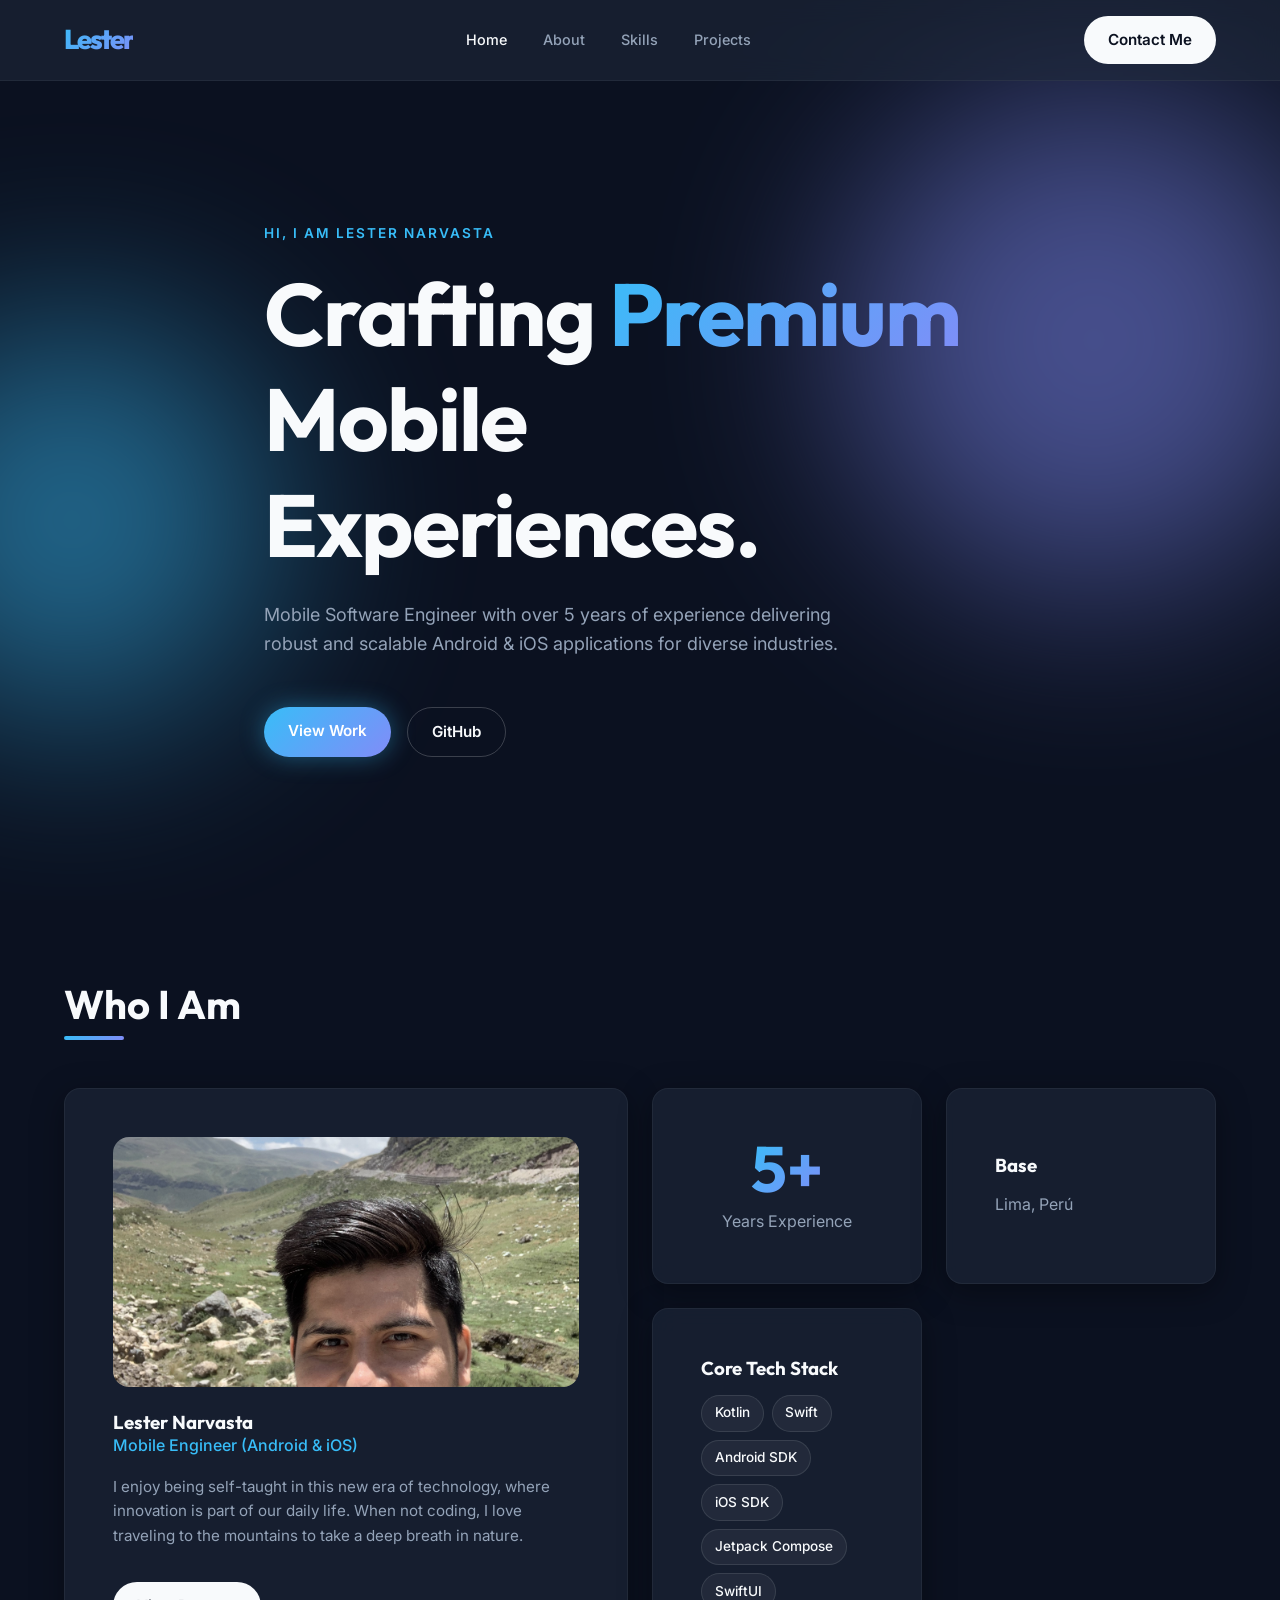
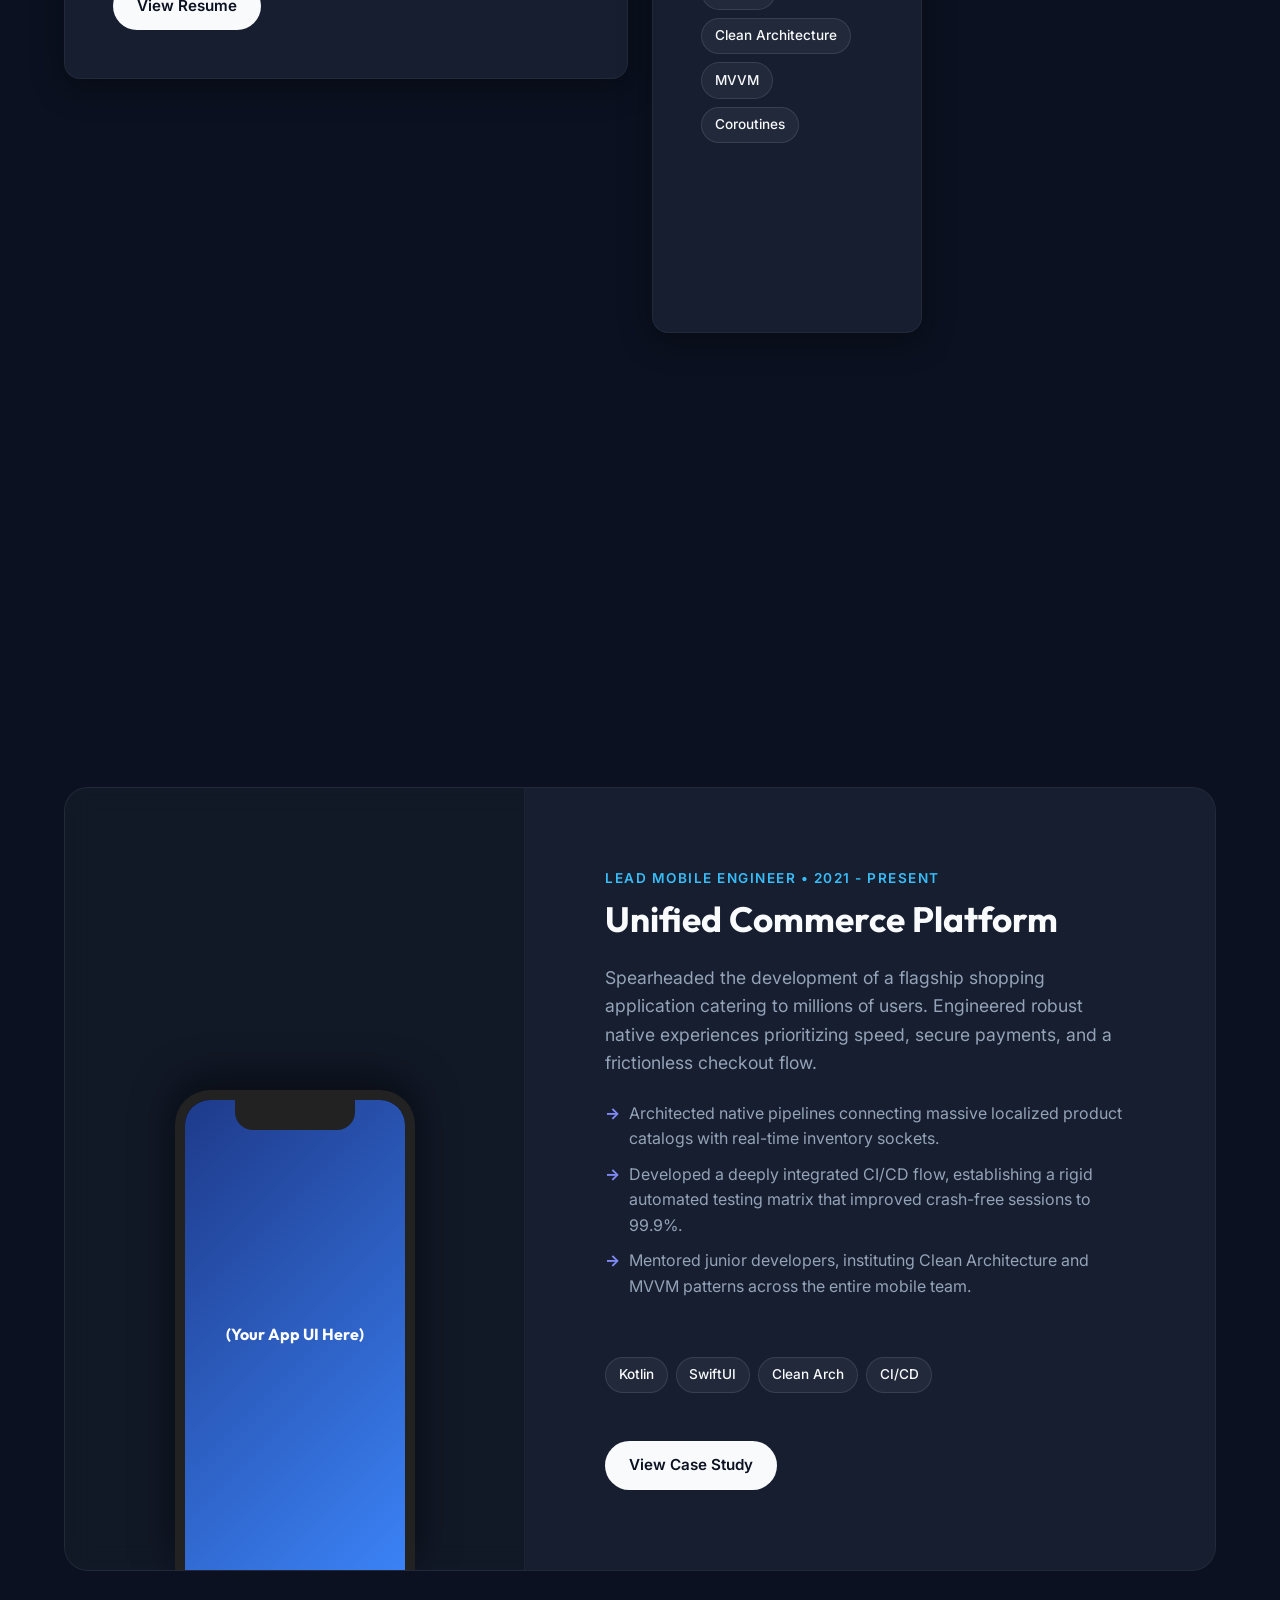
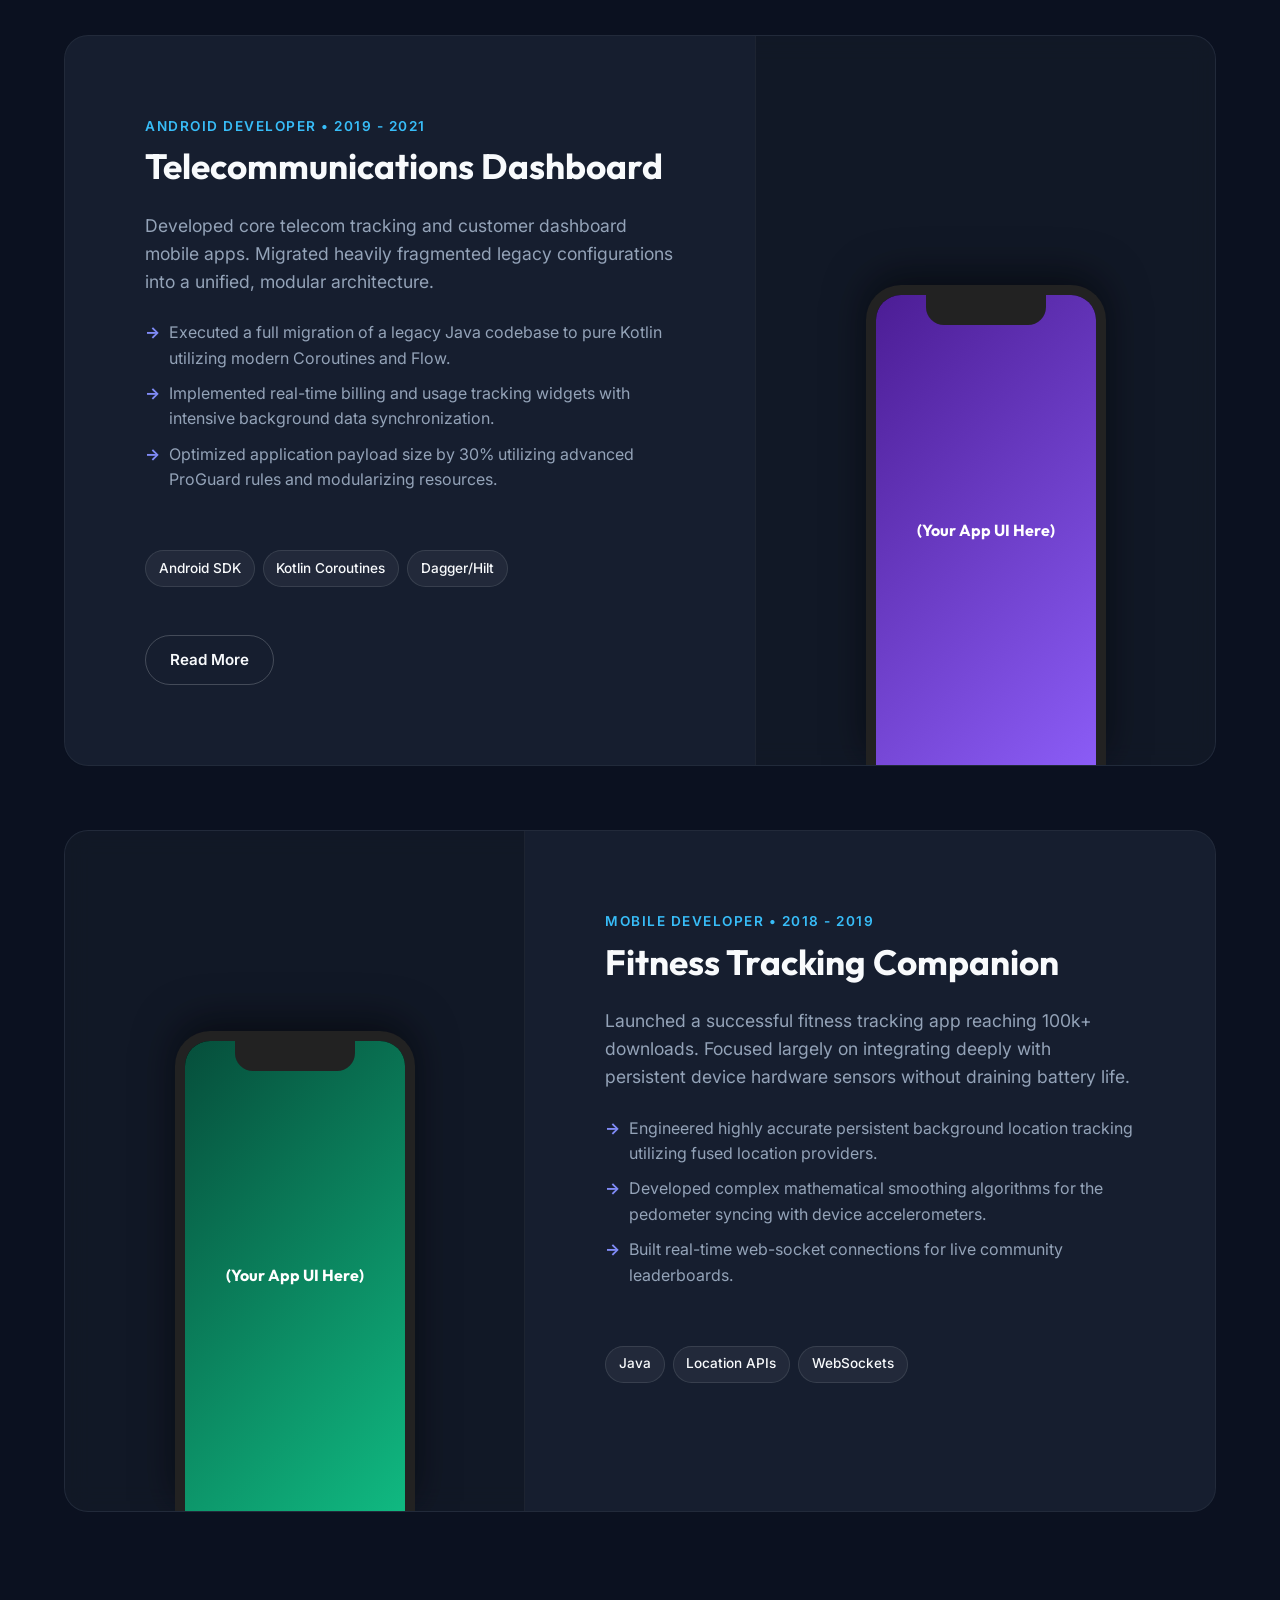
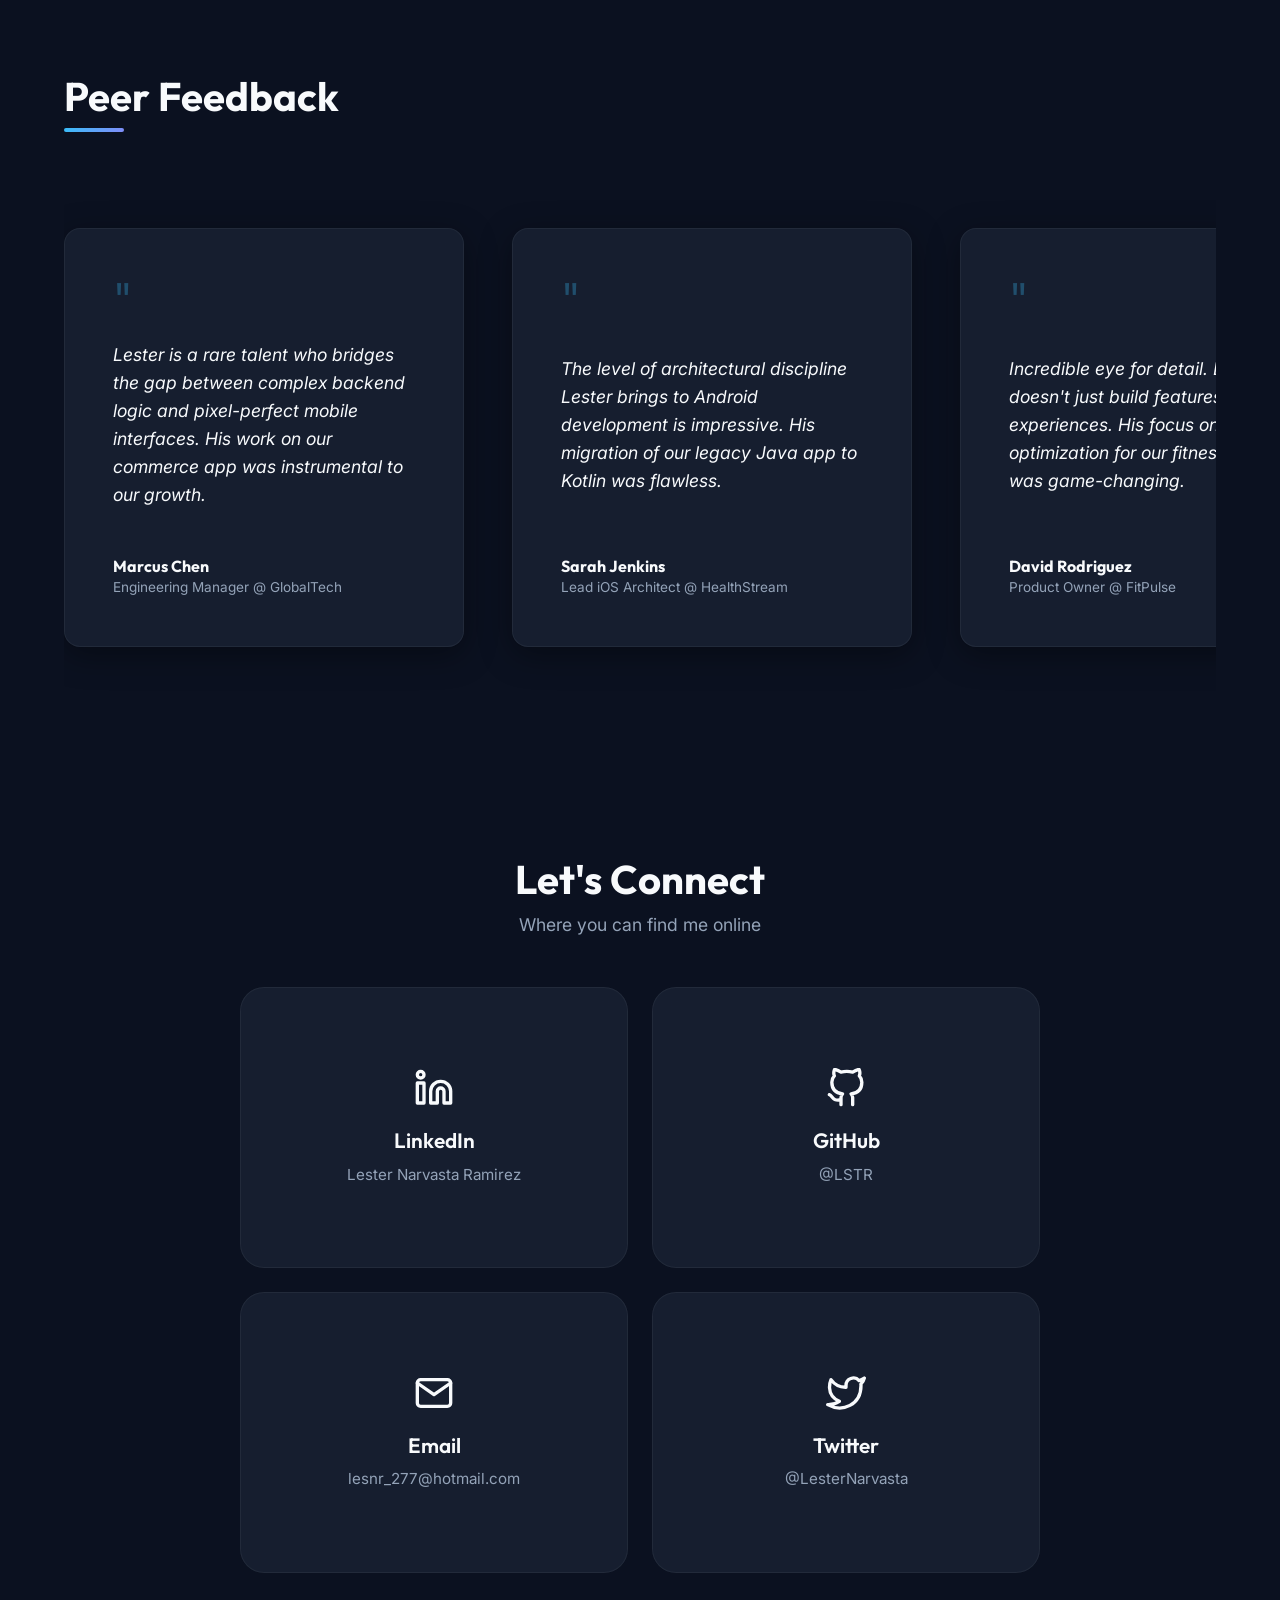
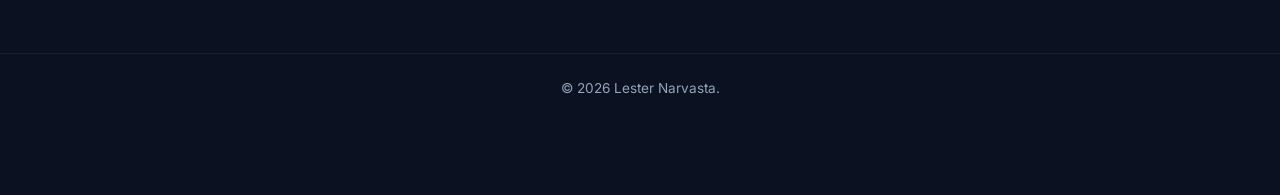
==== index.html @ dd47c746 "update website content v2" ====
<!DOCTYPE html>
<html lang="en">
<head>
    <meta charset="UTF-8">
    <meta name="viewport" content="width=device-width, initial-scale=1.0">
    <title>Lester Narvasta | Mobile Engineer</title>
    <meta name="description" content="Mobile Software Engineer specializing in high-performance Android & iOS applications.">
    
    <!-- Fonts -->
    <link rel="preconnect" href="https://fonts.googleapis.com">
    <link rel="preconnect" href="https://fonts.gstatic.com" crossorigin>
    <link href="https://fonts.googleapis.com/css2?family=Inter:wght@300;400;500;600&family=Outfit:wght@400;600;700;800&display=swap" rel="stylesheet">
    
    <!-- CSS -->
    <link rel="stylesheet" href="./src/css/sys.css">
    <link rel="stylesheet" href="./src/css/style.css">
    <link rel="stylesheet" href="./src/css/hero.css">
    <link rel="stylesheet" href="./src/css/about.css">
    <link rel="stylesheet" href="./src/css/projects.css">
    <link rel="stylesheet" href="./src/css/social.css">
    <link rel="stylesheet" href="./src/css/testimonials.css">
</head>
<body>
    <header class="glass-nav">
        <div class="container nav-content">
            <div class="logo">Lester</div>
            <nav id="desktop-nav">
                <a href="#home">Home</a>
                <a href="#about">About</a>
                <a href="#skills">Skills</a>
                <a href="#projects">Projects</a>
            </nav>
            <a href="mailto:lesnr_277@hotmail.com" class="btn-primary">Contact Me</a>
        </div>
    </header>

    <main>
        <!-- Hero Section -->
        <section class="hero" id="home">
            <div class="hero-bg-shapes">
                <div class="shape shape-1"></div>
                <div class="shape shape-2"></div>
            </div>
            <div class="container hero-content">
                <p class="hero-subtitle">Hi, I am Lester Narvasta</p>
                <h1 class="hero-title">Crafting <span class="text-gradient">Premium</span><br><span id="dynamic-text">Mobile Experiences.</span></h1>
                <p class="hero-desc">Mobile Software Engineer with over 5 years of experience delivering robust and scalable Android & iOS applications for diverse industries.</p>
                
                <div class="hero-actions">
                    <a href="#projects" class="btn-primary btn-glow">View Work</a>
                    <a href="https://github.com/LSTR" target="_blank" class="btn-secondary">GitHub</a>
                </div>
            </div>
        </section>
        
        <!-- About & Experience Section (Bento Grid) -->
        <section class="section about" id="about">
            <div class="container">
                <div class="section-header">
                    <h2 class="section-title">Who I Am</h2>
                    <div class="title-line"></div>
                </div>

                <div class="bento-grid">
                    <!-- Profile Card -->
                    <div class="glass-card bento-item profile-card" data-delay="0s">
                        <img src="./legacy/images/about.jpg" alt="Lester Narvasta" class="profile-img">
                        <div class="profile-info">
                            <h3>Lester Narvasta</h3>
                            <p class="text-subtitle">Mobile Engineer (Android & iOS)</p>
                            <p class="profile-bio">I enjoy being self-taught in this new era of technology, where innovation is part of our daily life. When not coding, I love traveling to the mountains to take a deep breath in nature.</p>
                            <br>
                            <a href="./legacy/cv/index.html" target="_blank" class="btn-primary" style="display:inline-block; margin-top: 0.5rem;">View Resume</a>
                        </div>
                    </div>

                    <!-- Experience Stats Card -->
                    <div class="glass-card bento-item stats-card text-center" data-delay="0.1s">
                        <h2 class="text-gradient">5+</h2>
                        <p style="color:var(--clr-text-secondary);">Years Experience</p>
                    </div>

                    <!-- Location Card -->
                    <div class="glass-card bento-item location-card" data-delay="0.2s">
                        <h3>Base</h3>
                        <p>Lima, Perú</p>
                    </div>

                    <!-- Skills Matrix -->
                    <div class="glass-card bento-item skills-card" data-delay="0.3s">
                        <h3>Core Tech Stack</h3>
                        <div class="skill-tags">
                            <span class="tag">Kotlin</span>
                            <span class="tag">Swift</span>
                            <span class="tag">Android SDK</span>
                            <span class="tag">iOS SDK</span>
                            <span class="tag">Jetpack Compose</span>
                            <span class="tag">SwiftUI</span>
                            <span class="tag">Clean Architecture</span>
                            <span class="tag">MVVM</span>
                            <span class="tag">Coroutines</span>
                        </div>
                    </div>

                    <!-- Industries Card -->
                    <div class="glass-card bento-item industries-card" data-delay="0.4s">
                        <h3>Industries</h3>
                        <p>Fitness, Telecommunications, Commerce, Startups</p>
                    </div>
                </div>
            </div>
        </section>

        <!-- Expanded Projects / Case Studies Section -->
        <section class="section projects" id="projects">
            <div class="container">
                <div class="section-header">
                    <h2 class="section-title">Selected Case Studies</h2>
                    <div class="title-line"></div>
                </div>

                <div class="projects-grid">
                    <!-- High Fidelity Project 1 -->
                    <div class="project-card animate-elem">
                        <div class="project-image-container">
                            <div class="device-mockup">
                                <div class="mockup-screen bg-blue">
                                    <h4>(Your App UI Here)</h4>
                                </div>
                            </div>
                        </div>
                        <div class="project-content">
                            <div class="project-role">Lead Mobile Engineer • 2021 - Present</div>
                            <h3>Unified Commerce Platform</h3>
                            <p class="project-description">Spearheaded the development of a flagship shopping application catering to millions of users. Engineered robust native experiences prioritizing speed, secure payments, and a frictionless checkout flow.</p>
                            
                            <div class="project-highlights">
                                <ul>
                                    <li>Architected native pipelines connecting massive localized product catalogs with real-time inventory sockets.</li>
                                    <li>Developed a deeply integrated CI/CD flow, establishing a rigid automated testing matrix that improved crash-free sessions to 99.9%.</li>
                                    <li>Mentored junior developers, instituting Clean Architecture and MVVM patterns across the entire mobile team.</li>
                                </ul>
                            </div>

                            <div class="skill-tags" style="margin-bottom: var(--space-lg);">
                                <span class="tag">Kotlin</span>
                                <span class="tag">SwiftUI</span>
                                <span class="tag">Clean Arch</span>
                                <span class="tag">CI/CD</span>
                            </div>
                            
                            <div class="project-actions">
                                <a href="#" class="btn-primary">View Case Study</a>
                            </div>
                        </div>
                    </div>

                    <!-- High Fidelity Project 2 -->
                    <div class="project-card reverse animate-elem">
                        <div class="project-image-container">
                            <div class="device-mockup">
                                <div class="mockup-screen bg-purple">
                                    <h4>(Your App UI Here)</h4>
                                </div>
                            </div>
                        </div>
                        <div class="project-content">
                            <div class="project-role">Android Developer • 2019 - 2021</div>
                            <h3>Telecommunications Dashboard</h3>
                            <p class="project-description">Developed core telecom tracking and customer dashboard mobile apps. Migrated heavily fragmented legacy configurations into a unified, modular architecture.</p>
                            
                            <div class="project-highlights">
                                <ul>
                                    <li>Executed a full migration of a legacy Java codebase to pure Kotlin utilizing modern Coroutines and Flow.</li>
                                    <li>Implemented real-time billing and usage tracking widgets with intensive background data synchronization.</li>
                                    <li>Optimized application payload size by 30% utilizing advanced ProGuard rules and modularizing resources.</li>
                                </ul>
                            </div>

                            <div class="skill-tags" style="margin-bottom: var(--space-lg);">
                                <span class="tag">Android SDK</span>
                                <span class="tag">Kotlin Coroutines</span>
                                <span class="tag">Dagger/Hilt</span>
                            </div>
                            
                            <div class="project-actions">
                                <a href="#" class="btn-secondary">Read More</a>
                            </div>
                        </div>
                    </div>

                    <!-- High Fidelity Project 3 -->
                    <div class="project-card animate-elem">
                        <div class="project-image-container">
                            <div class="device-mockup">
                                <div class="mockup-screen bg-green">
                                    <h4>(Your App UI Here)</h4>
                                </div>
                            </div>
                        </div>
                        <div class="project-content">
                            <div class="project-role">Mobile Developer • 2018 - 2019</div>
                            <h3>Fitness Tracking Companion</h3>
                            <p class="project-description">Launched a successful fitness tracking app reaching 100k+ downloads. Focused largely on integrating deeply with persistent device hardware sensors without draining battery life.</p>
                            
                            <div class="project-highlights">
                                <ul>
                                    <li>Engineered highly accurate persistent background location tracking utilizing fused location providers.</li>
                                    <li>Developed complex mathematical smoothing algorithms for the pedometer syncing with device accelerometers.</li>
                                    <li>Built real-time web-socket connections for live community leaderboards.</li>
                                </ul>
                            </div>

                            <div class="skill-tags" style="margin-bottom: var(--space-lg);">
                                <span class="tag">Java</span>
                                <span class="tag">Location APIs</span>
                                <span class="tag">WebSockets</span>
                            </div>
                        </div>
                    </div>
                </div>
            </div>
        </section>

        <!-- Testimonials Section -->
        <section class="section testimonials" id="testimonials">
            <div class="container">
                <div class="section-header animate-elem">
                    <h2 class="section-title">Peer Feedback</h2>
                    <div class="title-line"></div>
                </div>

                <div class="testimonials-container animate-elem">
                    <!-- Testimonial 1 -->
                    <div class="glass-card testimonial-card">
                        <div class="quote-icon">"</div>
                        <p class="testimonial-text">Lester is a rare talent who bridges the gap between complex backend logic and pixel-perfect mobile interfaces. His work on our commerce app was instrumental to our growth.</p>
                        <div class="testimonial-author">
                            <div class="author-info">
                                <h4>Marcus Chen</h4>
                                <p>Engineering Manager @ GlobalTech</p>
                            </div>
                        </div>
                    </div>

                    <!-- Testimonial 2 -->
                    <div class="glass-card testimonial-card">
                        <div class="quote-icon">"</div>
                        <p class="testimonial-text">The level of architectural discipline Lester brings to Android development is impressive. His migration of our legacy Java app to Kotlin was flawless.</p>
                        <div class="testimonial-author">
                            <div class="author-info">
                                <h4>Sarah Jenkins</h4>
                                <p>Lead iOS Architect @ HealthStream</p>
                            </div>
                        </div>
                    </div>

                    <!-- Testimonial 3 -->
                    <div class="glass-card testimonial-card">
                        <div class="quote-icon">"</div>
                        <p class="testimonial-text">Incredible eye for detail. Lester doesn't just build features; he builds experiences. His focus on battery optimization for our fitness tracker was game-changing.</p>
                        <div class="testimonial-author">
                            <div class="author-info">
                                <h4>David Rodriguez</h4>
                                <p>Product Owner @ FitPulse</p>
                            </div>
                        </div>
                    </div>
                </div>
            </div>
        </section>

        <!-- Social / Connect Section -->
        <section class="section social-section" id="connect">
            <div class="container">
                <div class="social-header animate-elem">
                    <h2 class="social-title">Let's Connect</h2>
                    <p style="color: var(--clr-text-secondary); font-size: 1.1rem;">Where you can find me online</p>
                </div>

                <div class="social-grid">
                    <!-- LinkedIn -->
                    <a href="https://www.linkedin.com/in/lester-narvasta-ramirez/" target="_blank" class="social-card sc-linkedin animate-elem" data-delay="0s">
                        <svg viewBox="0 0 24 24" width="40" height="40" stroke="currentColor" stroke-width="2" fill="none" stroke-linecap="round" stroke-linejoin="round" class="social-icon">
                            <path d="M16 8a6 6 0 0 1 6 6v7h-4v-7a2 2 0 0 0-2-2 2 2 0 0 0-2 2v7h-4v-7a6 6 0 0 1 6-6z"></path><rect x="2" y="9" width="4" height="12"></rect><circle cx="4" cy="4" r="2"></circle>
                        </svg>
                        <span class="social-name">LinkedIn</span>
                        <span class="social-handle">Lester Narvasta Ramirez</span>
                    </a>

                    <!-- GitHub -->
                    <a href="https://github.com/LSTR" target="_blank" class="social-card sc-github animate-elem" data-delay="0.1s">
                        <svg viewBox="0 0 24 24" width="40" height="40" stroke="currentColor" stroke-width="2" fill="none" stroke-linecap="round" stroke-linejoin="round" class="social-icon">
                            <path d="M9 19c-5 1.5-5-2.5-7-3m14 6v-3.87a3.37 3.37 0 0 0-.94-2.61c3.14-.35 6.44-1.54 6.44-7A5.44 5.44 0 0 0 20 4.77 5.07 5.07 0 0 0 19.91 1S18.73.65 16 2.48a13.38 13.38 0 0 0-7 0C6.27.65 5.09 1 5.09 1A5.07 5.07 0 0 0 5 4.77a5.44 5.44 0 0 0-1.5 3.78c0 5.42 3.3 6.61 6.44 7A3.37 3.37 0 0 0 9 18.13V22"></path>
                        </svg>
                        <span class="social-name">GitHub</span>
                        <span class="social-handle">@LSTR</span>
                    </a>

                    <!-- Email -->
                    <a href="mailto:lesnr_277@hotmail.com" class="social-card sc-email animate-elem" data-delay="0.2s">
                        <svg viewBox="0 0 24 24" width="40" height="40" stroke="currentColor" stroke-width="2" fill="none" stroke-linecap="round" stroke-linejoin="round" class="social-icon">
                            <path d="M4 4h16c1.1 0 2 .9 2 2v12c0 1.1-.9 2-2 2H4c-1.1 0-2-.9-2-2V6c0-1.1.9-2 2-2z"></path><polyline points="22,6 12,13 2,6"></polyline>
                        </svg>
                        <span class="social-name">Email</span>
                        <span class="social-handle">lesnr_277@hotmail.com</span>
                    </a>

                    <!-- Twitter -->
                    <a href="https://twitter.com/LesterNarvasta" target="_blank" class="social-card sc-twitter animate-elem" data-delay="0.3s">
                        <svg viewBox="0 0 24 24" width="40" height="40" stroke="currentColor" stroke-width="2" fill="none" stroke-linecap="round" stroke-linejoin="round" class="social-icon">
                            <path d="M23 3a10.9 10.9 0 0 1-3.14 1.53 4.48 4.48 0 0 0-7.86 3v1A10.66 10.66 0 0 1 3 4s-4 9 5 13a11.64 11.64 0 0 1-7 2c9 5 20 0 20-11.5a4.5 4.5 0 0 0-.08-.83A7.72 7.72 0 0 0 23 3z"></path>
                        </svg>
                        <span class="social-name">Twitter</span>
                        <span class="social-handle">@LesterNarvasta</span>
                    </a>
                </div>
            </div>
            <div style="text-align: center; margin-top: var(--space-xl); padding-top: var(--space-md); border-top: 1px solid rgba(255,255,255,0.05); color: var(--clr-text-secondary); font-size: 0.85rem;">
                <p>&copy; 2026 Lester Narvasta.</p>
            </div>
        </section>
    </main>

    <script type="module" src="./src/js/app.js"></script>
</body>
</html>
---- src/css/sys.css ----
:root {
  /* Color Palette - Deep Slate / Premium Dark Mode */
  --clr-bg-base: #0B1120;
  --clr-bg-surface: #1E293B;
  --clr-bg-surface-glass: rgba(30, 41, 59, 0.6);
  --clr-text-primary: #F8FAFC;
  --clr-text-secondary: #94A3B8;
  
  /* Vibrant Accents */
  --clr-accent-blue: #38BDF8;
  --clr-accent-purple: #818CF8;
  --gradient-accent: linear-gradient(135deg, var(--clr-accent-blue), var(--clr-accent-purple));
  
  /* Typography */
  --font-heading: 'Outfit', -apple-system, BlinkMacSystemFont, "Segoe UI", Roboto, sans-serif;
  --font-body: 'Inter', -apple-system, BlinkMacSystemFont, "Segoe UI", Roboto, sans-serif;
  
  /* Dimensions & Spacing */
  --space-xs: 0.5rem;
  --space-sm: 1rem;
  --space-md: 1.5rem;
  --space-lg: 3rem;
  --space-xl: 5rem;
  --max-w-container: 1200px;
  
  /* Shapes & Effects */
  --radius-sm: 8px;
  --radius-md: 16px;
  --radius-lg: 24px;
  --radius-full: 9999px;
  
  --shadow-glass: 0 8px 32px 0 rgba(0, 0, 0, 0.37);
  --shadow-glow: 0 0 25px rgba(56, 189, 248, 0.4);
  
  --backdrop-blur: blur(12px);
  
  /* Animations */
  --transition-smooth: all 0.5s cubic-bezier(0.16, 1, 0.3, 1);
}
---- src/css/style.css ----
/* Basic Reset */
*, *::before, *::after {
  box-sizing: border-box;
  margin: 0;
  padding: 0;
}

html {
  scroll-behavior: smooth;
}

body {
  background-color: var(--clr-bg-base);
  color: var(--clr-text-primary);
  font-family: var(--font-body);
  line-height: 1.6;
  -webkit-font-smoothing: antialiased;
  -moz-osx-font-smoothing: grayscale;
  overflow-x: hidden;
}

h1, h2, h3, h4, h5, h6 {
  font-family: var(--font-heading);
  font-weight: 700;
  line-height: 1.2;
}

a {
  color: inherit;
  text-decoration: none;
  transition: var(--transition-smooth);
}

ul {
  list-style: none;
}

/* Utilities */
.container {
  width: 100%;
  max-width: var(--max-w-container);
  margin: 0 auto;
  padding: 0 var(--space-md);
}

.text-gradient {
  background: var(--gradient-accent);
  -webkit-background-clip: text;
  -webkit-text-fill-color: transparent;
  background-clip: text;
  color: transparent;
}

.glass-card {
  background: var(--clr-bg-surface-glass);
  backdrop-filter: var(--backdrop-blur);
  -webkit-backdrop-filter: var(--backdrop-blur);
  border: 1px solid rgba(255, 255, 255, 0.05);
  border-radius: var(--radius-md);
  box-shadow: var(--shadow-glass);
}
---- src/css/hero.css ----
/* Navigation */
.glass-nav {
  position: fixed;
  top: 0;
  left: 0;
  right: 0;
  z-index: 100;
  padding: var(--space-sm) 0;
  background: var(--clr-bg-surface-glass);
  backdrop-filter: var(--backdrop-blur);
  -webkit-backdrop-filter: var(--backdrop-blur);
  border-bottom: 1px solid rgba(255, 255, 255, 0.05);
}

.nav-content {
  display: flex;
  justify-content: space-between;
  align-items: center;
}

.logo {
  font-family: var(--font-heading);
  font-weight: 800;
  font-size: 1.7rem;
  letter-spacing: -2px;
  background: var(--gradient-accent);
  -webkit-background-clip: text;
  -webkit-text-fill-color: transparent;
  background-clip: text;
  color: transparent;
  transition: var(--transition-smooth);
  cursor: pointer;
}

.logo:hover {
  transform: scale(1.05);
  filter: brightness(1.2);
}

nav a {
  margin: 0 var(--space-sm);
  font-size: 0.9rem;
  font-weight: 500;
  color: var(--clr-text-secondary);
}

nav a:hover, nav a.active {
  color: var(--clr-text-primary);
}

/* Buttons */
.btn-primary, .btn-secondary {
  display: inline-block;
  padding: 0.75rem 1.5rem;
  border-radius: var(--radius-full);
  font-weight: 600;
  font-size: 0.95rem;
  cursor: pointer;
  text-align: center;
}

.btn-primary {
  background: var(--clr-text-primary);
  color: var(--clr-bg-base);
}

.btn-primary:hover {
  transform: translateY(-2px);
  box-shadow: 0 4px 12px rgba(255, 255, 255, 0.2);
}

.btn-glow {
  background: var(--gradient-accent);
  color: #fff;
  border: none;
  box-shadow: var(--shadow-glow);
}

.btn-glow:hover {
  box-shadow: 0 0 35px rgba(56, 189, 248, 0.6);
  transform: translateY(-2px);
}

.btn-secondary {
  background: transparent;
  color: var(--clr-text-primary);
  border: 1px solid rgba(255, 255, 255, 0.2);
}

.btn-secondary:hover {
  background: rgba(255, 255, 255, 0.1);
  transform: translateY(-2px);
}

/* Hero Section */
.hero {
  position: relative;
  min-height: 100vh;
  display: flex;
  align-items: center;
  padding-top: var(--space-xl);
  overflow: hidden;
}

.hero-content {
  position: relative;
  z-index: 10;
  max-width: 800px;
}

.hero-subtitle {
  color: var(--clr-accent-blue);
  font-weight: 600;
  letter-spacing: 2px;
  text-transform: uppercase;
  margin-bottom: var(--space-sm);
  font-size: 0.85rem;
}

.hero-title {
  font-size: clamp(3rem, 8vw, 5.5rem);
  letter-spacing: -0.02em;
  margin-bottom: var(--space-md);
  animation: fadeUp 0.8s ease-out forwards;
}

.hero-desc {
  color: var(--clr-text-secondary);
  font-size: 1.125rem;
  max-width: 600px;
  margin-bottom: var(--space-lg);
  animation: fadeUp 1s ease-out forwards;
  opacity: 0;
  transform: translateY(20px);
}

.hero-actions {
  display: flex;
  gap: var(--space-sm);
  animation: fadeUp 1.2s ease-out forwards;
  opacity: 0;
  transform: translateY(20px);
}

/* Background Shapes for modern aesthetic */
.hero-bg-shapes {
  position: absolute;
  top: 0;
  left: 0;
  width: 100%;
  height: 100%;
  overflow: hidden;
  z-index: 0;
  pointer-events: none;
}

.shape {
  position: absolute;
  border-radius: 50%;
  filter: blur(100px);
  opacity: 0.5;
}

.shape-1 {
  top: 10%;
  right: -5%;
  width: 500px;
  height: 500px;
  background: var(--clr-accent-purple);
  animation: float 10s ease-in-out infinite alternate;
}

.shape-2 {
  bottom: 20%;
  left: -10%;
  width: 400px;
  height: 400px;
  background: var(--clr-accent-blue);
  animation: float 12s ease-in-out infinite alternate-reverse;
}

@keyframes float {
  0% { transform: translateY(0) scale(1); }
  100% { transform: translateY(-50px) scale(1.05); }
}

@keyframes fadeUp {
  to {
    opacity: 1;
    transform: translateY(0);
  }
}

/* Responsive constraints */
@media (max-width: 768px) {
  #desktop-nav {
      display: none;
  }
  .hero-actions {
      flex-direction: column;
  }
  .hero-actions .btn-primary, .hero-actions .btn-secondary {
      width: 100%;
  }
}
---- src/css/about.css ----
.section {
    padding: var(--space-xl) 0;
}

.section-header {
    margin-bottom: var(--space-lg);
    display: inline-block;
}

.section-title {
    font-size: 2.5rem;
    margin-bottom: var(--space-xs);
}

.title-line {
    height: 4px;
    width: 60px;
    background: var(--gradient-accent);
    border-radius: var(--radius-full);
}

/* Bento Grid System */
.bento-grid {
    display: grid;
    grid-template-columns: repeat(4, 1fr);
    grid-template-rows: auto;
    gap: var(--space-md);
}

.bento-item {
    padding: var(--space-lg);
    transition: transform var(--transition-smooth), box-shadow var(--transition-smooth);
}

.bento-item:hover {
    transform: translateY(-3px);
    box-shadow: 0 15px 35px -5px rgba(0, 0, 0, 0.5);
    border-color: rgba(255, 255, 255, 0.1);
}

/* Specific Cards */
.profile-card {
    grid-column: span 2;
    grid-row: span 2;
    display: flex;
    flex-direction: column;
}

.profile-img {
    width: 100%;
    height: 250px;
    object-fit: cover;
    border-radius: var(--radius-md);
    margin-bottom: var(--space-md);
    filter: grayscale(20%);
    transition: var(--transition-smooth);
}

.profile-card:hover .profile-img {
    filter: grayscale(0);
}

.text-subtitle {
    color: var(--clr-accent-blue);
    font-weight: 500;
    margin-bottom: var(--space-sm);
}

.profile-bio {
    color: var(--clr-text-secondary);
    font-size: 0.95rem;
}

.stats-card {
    grid-column: span 1;
    grid-row: span 1;
    display: flex;
    flex-direction: column;
    justify-content: center;
    align-items: center;
}

.stats-card h2 {
    font-size: 4rem;
    line-height: 1;
    margin-bottom: var(--space-xs);
}

.skills-card {
    grid-column: span 1;
    grid-row: span 2;
}

.skills-card h3, .location-card h3, .industries-card h3 {
    margin-bottom: var(--space-sm);
}

.skill-tags {
    display: flex;
    flex-wrap: wrap;
    gap: 0.5rem;
}

.tag {
    background: rgba(255, 255, 255, 0.05);
    border: 1px solid rgba(255, 255, 255, 0.1);
    color: var(--clr-text-primary);
    padding: 0.4rem 0.8rem;
    border-radius: var(--radius-full);
    font-size: 0.85rem;
    font-weight: 500;
}

.location-card {
    grid-column: span 1;
    grid-row: span 1;
    display: flex;
    flex-direction: column;
    justify-content: center;
}

.location-card p, .industries-card p {
    color: var(--clr-text-secondary);
}

.industries-card {
    grid-column: span 4;
    grid-row: span 1;
    text-align: center;
}

/* Responsive Grid */
@media (max-width: 900px) {
    .bento-grid {
        grid-template-columns: repeat(2, 1fr);
    }
    .profile-card {
        grid-column: span 2;
    }
    .skills-card {
        grid-column: span 2;
        grid-row: span 1;
    }
    .industries-card {
        grid-column: span 2;
    }
}

@media (max-width: 600px) {
    .bento-grid {
        grid-template-columns: 1fr;
    }
    .profile-card, .stats-card, .skills-card, .location-card, .industries-card {
        grid-column: span 1;
    }
}
---- src/css/projects.css ----
.projects {
    padding: var(--space-xl) 0;
}

.projects-grid {
    display: flex;
    flex-direction: column;
    gap: 4rem;
}

.project-card {
    display: flex;
    flex-direction: row;
    align-items: stretch;
    background: var(--clr-bg-surface-glass);
    backdrop-filter: var(--backdrop-blur);
    border: 1px solid rgba(255, 255, 255, 0.05);
    border-radius: var(--radius-lg);
    overflow: hidden;
    transition: transform 0.5s cubic-bezier(0.16, 1, 0.3, 1), box-shadow 0.5s cubic-bezier(0.16, 1, 0.3, 1);
}

.project-card:hover {
    transform: translateY(-4px);
    box-shadow: 0 25px 50px -12px rgba(0, 0, 0, 0.5);
    border-color: rgba(255, 255, 255, 0.1);
}

.project-card.reverse {
    flex-direction: row-reverse;
}

.project-image-container {
    flex: 0 0 40%;
    background: rgba(0, 0, 0, 0.2);
    padding: var(--space-xl) var(--space-md) 0 var(--space-md);
    display: flex;
    justify-content: center;
    align-items: flex-end;
    border-right: 1px solid rgba(255, 255, 255, 0.05);
}

.project-card.reverse .project-image-container {
    border-right: none;
    border-left: 1px solid rgba(255, 255, 255, 0.05);
}

/* Minimalist Device Mockup */
.device-mockup {
    width: 240px;
    height: 480px;
    background: #000;
    border-radius: 35px 35px 0 0;
    border: 10px solid #222;
    border-bottom: none;
    position: relative;
    overflow: hidden;
    box-shadow: 0 -10px 40px rgba(0, 0, 0, 0.5);
    display: flex;
}

.device-mockup::before {
    content: '';
    position: absolute;
    top: 0;
    left: 50%;
    transform: translateX(-50%);
    width: 120px;
    height: 30px;
    background: #222;
    border-radius: 0 0 18px 18px;
    z-index: 2;
}

.mockup-screen {
    width: 100%;
    height: 100%;
    display: flex;
    align-items: center;
    justify-content: center;
    text-align: center;
    padding: 1rem;
    color: white;
}

.bg-blue { background: linear-gradient(135deg, #1e3a8a, #3b82f6); }
.bg-purple { background: linear-gradient(135deg, #4c1d95, #8b5cf6); }
.bg-green { background: linear-gradient(135deg, #064e3b, #10b981); }

.project-content {
    flex: 1;
    padding: var(--space-xl);
    display: flex;
    flex-direction: column;
    justify-content: center;
}

.project-role {
    color: var(--clr-accent-blue);
    font-weight: 600;
    text-transform: uppercase;
    font-size: 0.85rem;
    letter-spacing: 1.5px;
    margin-bottom: var(--space-xs);
}

.project-content h3 {
    font-size: 2.2rem;
    margin-bottom: var(--space-md);
    color: var(--clr-text-primary);
}

.project-description {
    color: var(--clr-text-secondary);
    font-size: 1.1rem;
    margin-bottom: var(--space-md);
}

.project-highlights {
    margin-bottom: var(--space-lg);
}

.project-highlights h4 {
    color: var(--clr-text-primary);
    margin-bottom: var(--space-sm);
    font-size: 1.1rem;
}

.project-highlights li {
    position: relative;
    padding-left: 1.5rem;
    color: var(--clr-text-secondary);
    margin-bottom: 0.6rem;
    font-size: 1rem;
}

.project-highlights li::before {
    content: '→';
    position: absolute;
    left: 0;
    color: var(--clr-accent-purple);
    font-weight: bold;
}

.project-actions {
    margin-top: auto;
    display: flex;
    gap: var(--space-sm);
}

/* media queries */
@media (max-width: 900px) {
    .project-card, .project-card.reverse {
        flex-direction: column;
    }
    .project-image-container {
        border-right: none !important;
        border-left: none !important;
        border-bottom: 1px solid rgba(255, 255, 255, 0.05);
        padding-top: var(--space-lg);
    }
    .project-content {
        padding: var(--space-lg);
    }
}
---- src/css/social.css ----
.social-section {
    padding: var(--space-xl) 0 6rem 0;
}

.social-header {
    text-align: center;
    margin-bottom: var(--space-lg);
}

.social-title {
    font-size: 2.5rem;
    margin-bottom: var(--space-xs);
}

.social-grid {
    display: flex;
    flex-wrap: wrap;
    justify-content: center;
    gap: var(--space-md);
    max-width: 800px;
    margin: 0 auto;
}

.social-card {
    display: flex;
    flex-direction: column;
    align-items: center;
    justify-content: center;
    padding: var(--space-xl) var(--space-md);
    background: var(--clr-bg-surface-glass);
    backdrop-filter: var(--backdrop-blur);
    border: 1px solid rgba(255, 255, 255, 0.05);
    border-radius: var(--radius-lg);
    width: calc(50% - (var(--space-md) / 2));
    transition: transform var(--transition-smooth), box-shadow var(--transition-smooth), border-color var(--transition-smooth);
    text-decoration: none;
    position: relative;
    overflow: hidden;
}

.social-card::before {
    content: '';
    position: absolute;
    top: 0; left: 0; right: 0; bottom: 0;
    background: radial-gradient(circle at center, rgba(255,255,255,0.05) 0%, transparent 60%);
    opacity: 0;
    transition: var(--transition-smooth);
}

.social-card:hover {
    transform: translateY(-4px);
    box-shadow: 0 25px 50px -12px rgba(0, 0, 0, 0.5);
}

.social-card:hover::before {
    opacity: 1;
}

/* Unique Hover States per network */
.sc-github:hover { border-color: rgba(255, 255, 255, 0.4); }
.sc-linkedin:hover { border-color: #0077b5; box-shadow: 0 25px 50px -12px rgba(0, 119, 181, 0.2); }
.sc-twitter:hover { border-color: #1DA1F2; box-shadow: 0 25px 50px -12px rgba(29, 161, 242, 0.2); }
.sc-email:hover { border-color: var(--clr-accent-purple); box-shadow: 0 25px 50px -12px rgba(129, 140, 248, 0.2); }

.social-icon {
    margin-bottom: var(--space-sm);
    color: var(--clr-text-primary);
    transition: var(--transition-smooth);
}

.sc-linkedin:hover .social-icon { color: #0077b5; transform: scale(1.1); }
.sc-twitter:hover .social-icon { color: #1DA1F2; transform: scale(1.1); }
.sc-github:hover .social-icon { color: #fff; transform: scale(1.1); }
.sc-email:hover .social-icon { color: var(--clr-accent-blue); transform: scale(1.1); }

.social-name {
    font-family: var(--font-heading);
    font-size: 1.3rem;
    font-weight: 600;
    color: var(--clr-text-primary);
}

.social-handle {
    font-size: 0.95rem;
    color: var(--clr-text-secondary);
    margin-top: 5px;
}

@media (max-width: 600px) {
    .social-card {
        width: 100%;
    }
}
---- src/css/testimonials.css ----
.testimonials {
    padding: var(--space-xl) 0;
    overflow: hidden;
}

.testimonials-container {
    display: flex;
    overflow-x: auto;
    padding: var(--space-lg) var(--space-md);
    gap: var(--space-lg);
    scroll-snap-type: x mandatory;
    scrollbar-width: none; /* Hide scrollbar Firefox */
}

.testimonials-container::-webkit-scrollbar {
    display: none; /* Hide scrollbar Chrome/Safari */
}

.testimonial-card {
    flex: 0 0 400px;
    padding: var(--space-lg);
    scroll-snap-align: start;
    display: flex;
    flex-direction: column;
    justify-content: space-between;
}

.quote-icon {
    font-size: 3rem;
    color: var(--clr-accent-blue);
    opacity: 0.3;
    line-height: 1;
    margin-bottom: var(--space-sm);
}

.testimonial-text {
    font-style: italic;
    color: var(--clr-text-primary);
    font-size: 1.1rem;
    margin-bottom: var(--space-lg);
}

.testimonial-author {
    display: flex;
    align-items: center;
    gap: var(--space-sm);
}

.author-info h4 {
    font-size: 1rem;
    color: var(--clr-text-primary);
}

.author-info p {
    font-size: 0.85rem;
    color: var(--clr-text-secondary);
}

@media (max-width: 768px) {
    .testimonial-card {
        flex: 0 0 300px;
    }
}
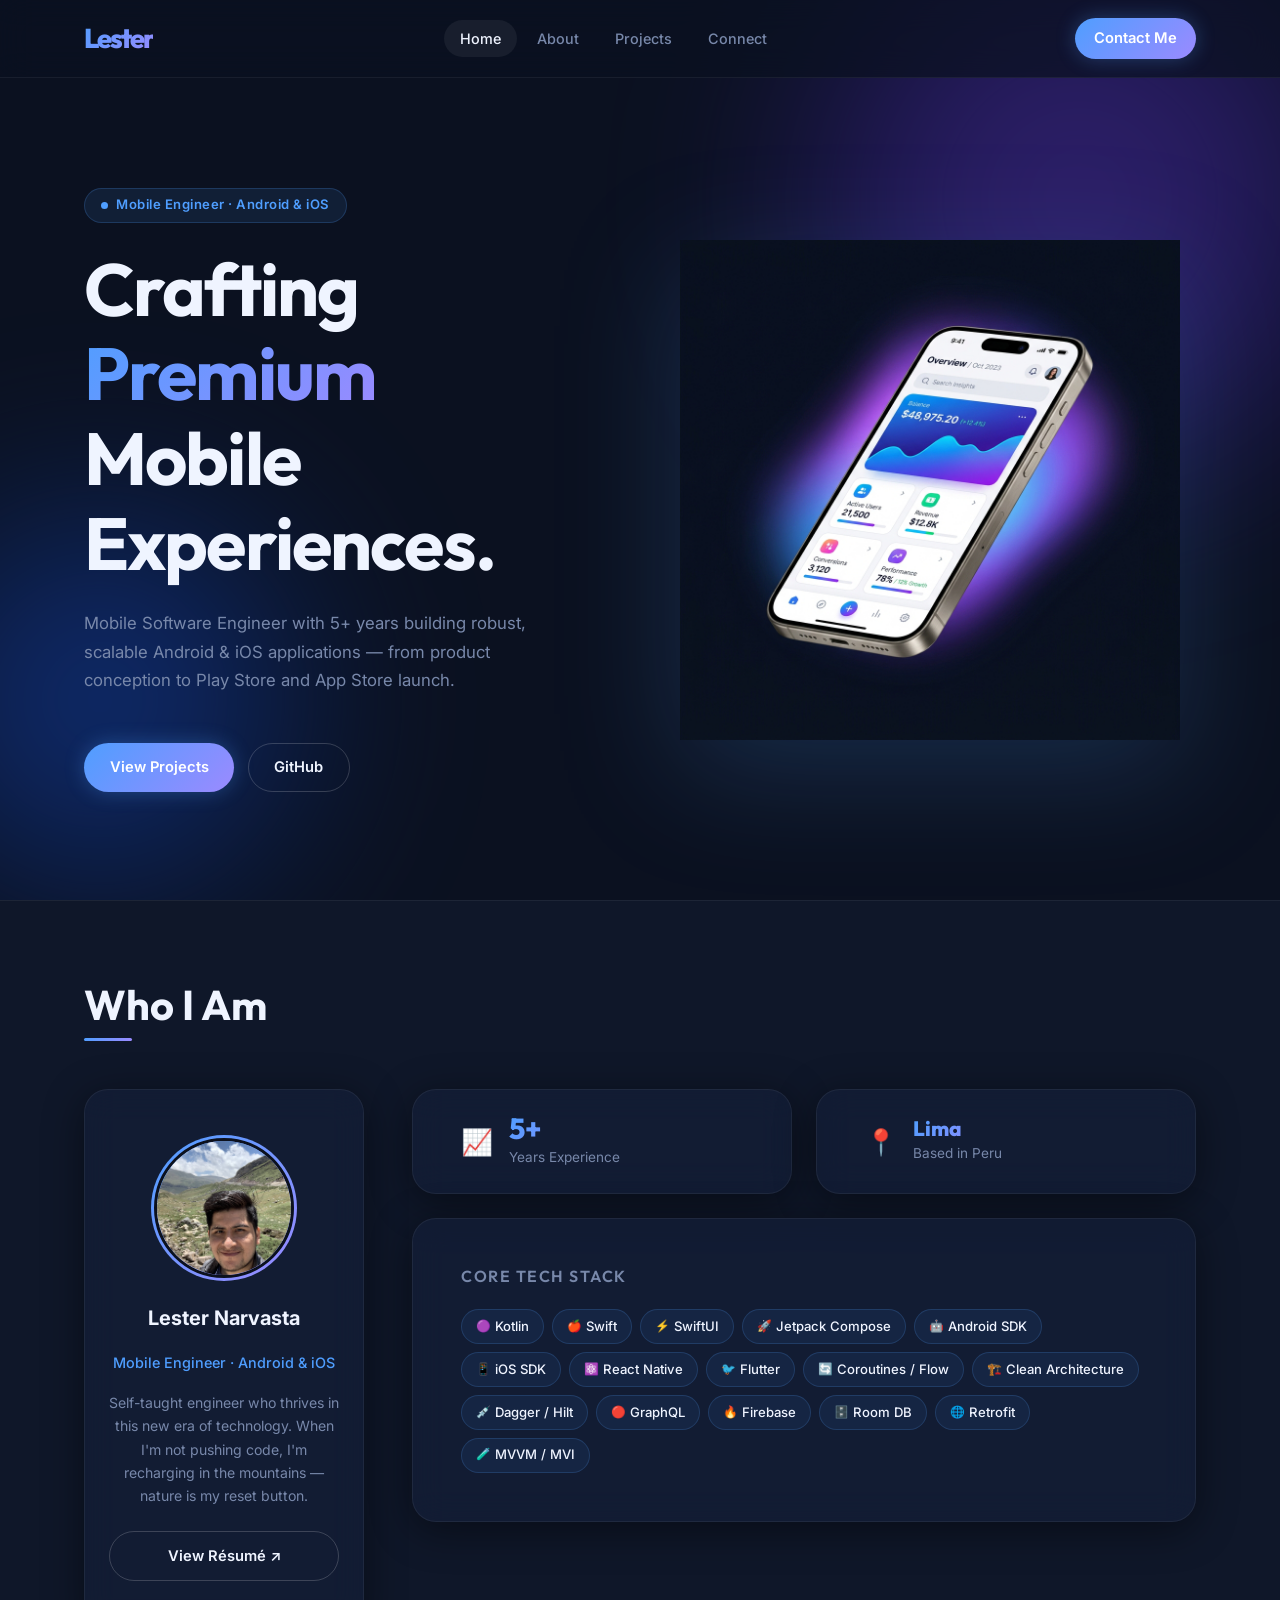
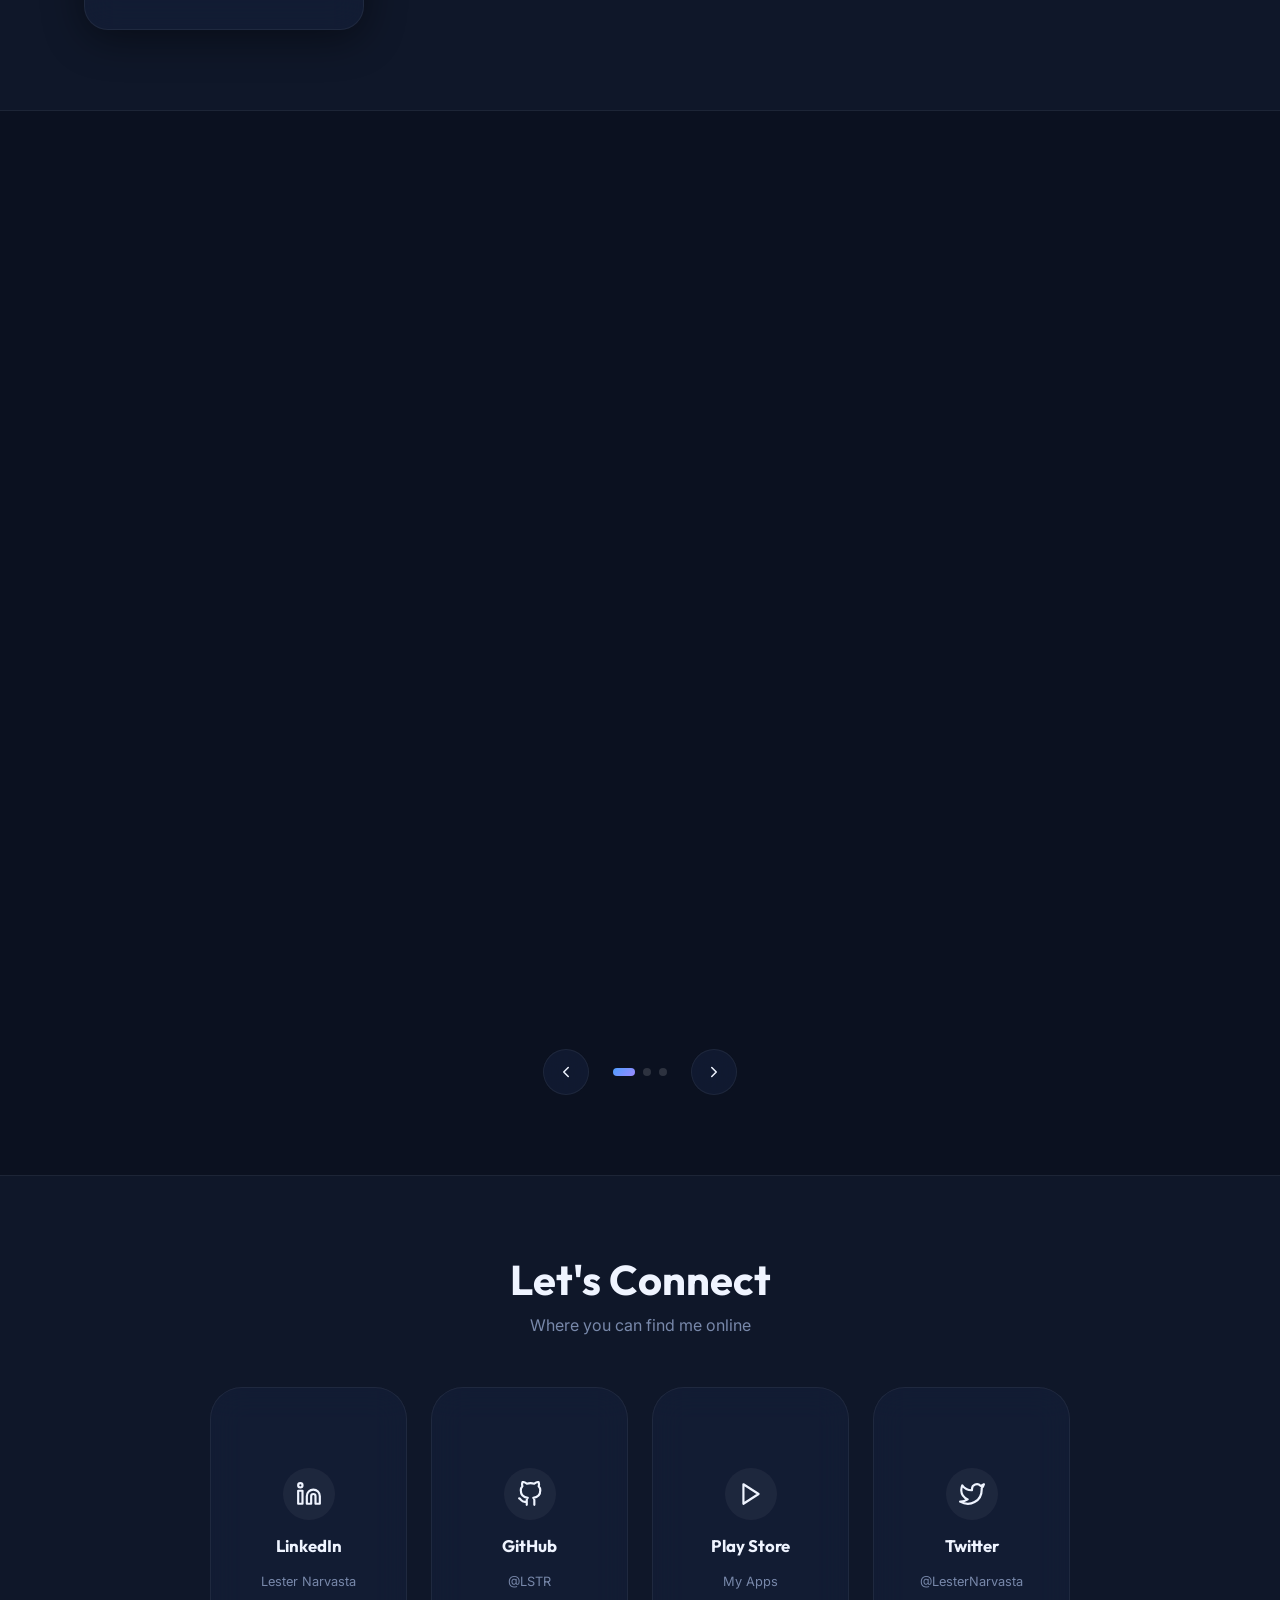
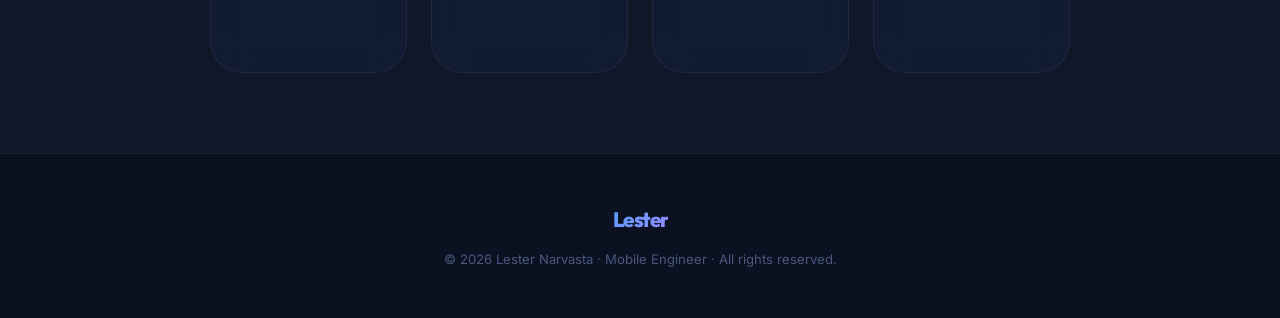
==== commit 009337ec: "update v3" ====
--- a/index.html
+++ b/index.html
@@ -1,327 +1,409 @@
 <!DOCTYPE html>
 <html lang="en">
 <head>
-    <meta charset="UTF-8">
-    <meta name="viewport" content="width=device-width, initial-scale=1.0">
-    <title>Lester Narvasta | Mobile Engineer</title>
-    <meta name="description" content="Mobile Software Engineer specializing in high-performance Android & iOS applications.">
-    
-    <!-- Fonts -->
-    <link rel="preconnect" href="https://fonts.googleapis.com">
-    <link rel="preconnect" href="https://fonts.gstatic.com" crossorigin>
-    <link href="https://fonts.googleapis.com/css2?family=Inter:wght@300;400;500;600&family=Outfit:wght@400;600;700;800&display=swap" rel="stylesheet">
-    
-    <!-- CSS -->
-    <link rel="stylesheet" href="./src/css/sys.css">
-    <link rel="stylesheet" href="./src/css/style.css">
-    <link rel="stylesheet" href="./src/css/hero.css">
-    <link rel="stylesheet" href="./src/css/about.css">
-    <link rel="stylesheet" href="./src/css/projects.css">
-    <link rel="stylesheet" href="./src/css/social.css">
-    <link rel="stylesheet" href="./src/css/testimonials.css">
+  <meta charset="UTF-8">
+  <meta name="viewport" content="width=device-width, initial-scale=1.0">
+  <title>Lester Narvasta | Mobile Engineer</title>
+  <meta name="description" content="Mobile Software Engineer specializing in high-performance Android & iOS applications — Kotlin, Swift, Compose, SwiftUI.">
+  <meta name="author" content="Lester Narvasta">
+
+  <!-- Fonts -->
+  <link rel="preconnect" href="https://fonts.googleapis.com">
+  <link rel="preconnect" href="https://fonts.gstatic.com" crossorigin>
+  <link href="https://fonts.googleapis.com/css2?family=Inter:wght@300;400;500;600&family=Outfit:wght@400;600;700;800&display=swap" rel="stylesheet">
+
+  <!-- CSS -->
+  <link rel="stylesheet" href="./src/css/sys.css">
+  <link rel="stylesheet" href="./src/css/style.css">
+  <link rel="stylesheet" href="./src/css/nav.css">
+  <link rel="stylesheet" href="./src/css/hero.css">
+  <link rel="stylesheet" href="./src/css/about.css">
+  <link rel="stylesheet" href="./src/css/projects.css">
+  <link rel="stylesheet" href="./src/css/social.css">
+  <link rel="stylesheet" href="./src/css/footer.css">
+  <!-- JS: set js-ready immediately so reveal animations activate -->
+  <script>document.documentElement.classList.add('js-ready');</script>
 </head>
 <body>
-    <header class="glass-nav">
-        <div class="container nav-content">
-            <div class="logo">Lester</div>
-            <nav id="desktop-nav">
-                <a href="#home">Home</a>
-                <a href="#about">About</a>
-                <a href="#skills">Skills</a>
-                <a href="#projects">Projects</a>
-            </nav>
-            <a href="mailto:lesnr_277@hotmail.com" class="btn-primary">Contact Me</a>
-        </div>
-    </header>
-
-    <main>
-        <!-- Hero Section -->
-        <section class="hero" id="home">
-            <div class="hero-bg-shapes">
-                <div class="shape shape-1"></div>
-                <div class="shape shape-2"></div>
-            </div>
-            <div class="container hero-content">
-                <p class="hero-subtitle">Hi, I am Lester Narvasta</p>
-                <h1 class="hero-title">Crafting <span class="text-gradient">Premium</span><br><span id="dynamic-text">Mobile Experiences.</span></h1>
-                <p class="hero-desc">Mobile Software Engineer with over 5 years of experience delivering robust and scalable Android & iOS applications for diverse industries.</p>
-                
-                <div class="hero-actions">
-                    <a href="#projects" class="btn-primary btn-glow">View Work</a>
-                    <a href="https://github.com/LSTR" target="_blank" class="btn-secondary">GitHub</a>
+
+  <!-- ═══════════════════════════════════════
+       NAVIGATION
+  ═══════════════════════════════════════ -->
+  <header class="glass-nav">
+    <div class="container nav-content">
+      <a href="#home" class="logo" aria-label="Home">Lester</a>
+
+      <nav id="desktop-nav" aria-label="Main navigation">
+        <a href="#home">Home</a>
+        <a href="#about">About</a>
+        <a href="#projects">Projects</a>
+        <a href="#connect">Connect</a>
+      </nav>
+
+      <a href="mailto:lesnr_277@hotmail.com" class="btn-primary nav-cta nav-cta-desktop">Contact Me</a>
+
+      <button class="hamburger" aria-label="Toggle menu" aria-expanded="false">
+        <span></span><span></span><span></span>
+      </button>
+    </div>
+
+    <!-- Mobile drawer -->
+    <nav class="mobile-nav" aria-label="Mobile navigation">
+      <a href="#home">Home</a>
+      <a href="#about">About</a>
+      <a href="#projects">Projects</a>
+      <a href="#connect">Connect</a>
+      <a href="mailto:lesnr_277@hotmail.com" class="nav-cta">Contact Me</a>
+    </nav>
+  </header>
+
+  <main>
+
+    <!-- ═══════════════════════════════════════
+         HERO
+    ═══════════════════════════════════════ -->
+    <section class="hero" id="home">
+      <div class="hero-blobs">
+        <div class="blob blob-1"></div>
+        <div class="blob blob-2"></div>
+      </div>
+
+      <div class="container hero-inner">
+        <!-- Left: text -->
+        <div class="hero-text">
+          <div class="hero-eyebrow">Mobile Engineer · Android &amp; iOS</div>
+
+          <h1 class="hero-title">
+            Crafting <span class="text-gradient">Premium</span><br>
+            <span id="dynamic-text">Mobile Experiences.</span>
+          </h1>
+
+          <p class="hero-desc">
+            Mobile Software Engineer with 5+ years building robust, scalable
+            Android &amp; iOS applications — from product conception to
+            Play Store and App Store launch.
+          </p>
+
+          <div class="hero-actions">
+            <a href="#projects" class="btn-primary btn-glow" id="hero-view-work">View Projects</a>
+            <a href="https://github.com/LSTR" target="_blank" rel="noopener" class="btn-secondary" id="hero-github">GitHub</a>
+          </div>
+        </div>
+
+        <!-- Right: phone -->
+        <div class="hero-visual">
+          <img
+            src="./src/assets/hero-phone.png"
+            alt="Premium mobile app UI on an iPhone"
+            class="hero-phone"
+            loading="eager"
+          >
+        </div>
+      </div>
+    </section>
+
+    <!-- ═══════════════════════════════════════
+         WHO I AM
+    ═══════════════════════════════════════ -->
+    <section class="section about" id="about">
+      <div class="container">
+
+        <div class="section-header reveal">
+          <h2 class="section-title">Who I Am</h2>
+          <div class="title-line"></div>
+        </div>
+
+        <div class="about-grid">
+
+          <!-- Avatar card -->
+          <div class="glass-card profile-card reveal" data-delay="0.05s">
+            <div class="profile-avatar-wrap">
+              <img
+                src="./legacy/images/about.jpg"
+                alt="Lester Narvasta"
+                class="profile-img"
+                loading="lazy"
+              >
+            </div>
+            <p class="profile-name">Lester Narvasta</p>
+            <p class="profile-role">Mobile Engineer · Android &amp; iOS</p>
+            <p class="profile-bio">
+              Self-taught engineer who thrives in this new era of technology.
+              When I'm not pushing code, I'm recharging in the mountains —
+              nature is my reset button.
+            </p>
+            <a href="./legacy/cv/index.html" target="_blank" class="btn-secondary profile-resume" id="btn-resume">
+              View Résumé ↗
+            </a>
+          </div>
+
+          <!-- Right: stats + stack -->
+          <div class="about-right">
+
+            <!-- Stats -->
+            <div class="stats-row">
+              <div class="glass-card stat-card reveal" data-delay="0.1s">
+                <div class="stat-icon">📈</div>
+                <div>
+                  <div class="stat-value">5+</div>
+                  <div class="stat-label">Years Experience</div>
                 </div>
-            </div>
-        </section>
-        
-        <!-- About & Experience Section (Bento Grid) -->
-        <section class="section about" id="about">
-            <div class="container">
-                <div class="section-header">
-                    <h2 class="section-title">Who I Am</h2>
-                    <div class="title-line"></div>
+              </div>
+              <div class="glass-card stat-card reveal" data-delay="0.15s">
+                <div class="stat-icon">📍</div>
+                <div>
+                  <div class="stat-value" style="font-size:1.3rem;">Lima</div>
+                  <div class="stat-label">Based in Peru</div>
                 </div>
-
-                <div class="bento-grid">
-                    <!-- Profile Card -->
-                    <div class="glass-card bento-item profile-card" data-delay="0s">
-                        <img src="./legacy/images/about.jpg" alt="Lester Narvasta" class="profile-img">
-                        <div class="profile-info">
-                            <h3>Lester Narvasta</h3>
-                            <p class="text-subtitle">Mobile Engineer (Android & iOS)</p>
-                            <p class="profile-bio">I enjoy being self-taught in this new era of technology, where innovation is part of our daily life. When not coding, I love traveling to the mountains to take a deep breath in nature.</p>
-                            <br>
-                            <a href="./legacy/cv/index.html" target="_blank" class="btn-primary" style="display:inline-block; margin-top: 0.5rem;">View Resume</a>
-                        </div>
-                    </div>
-
-                    <!-- Experience Stats Card -->
-                    <div class="glass-card bento-item stats-card text-center" data-delay="0.1s">
-                        <h2 class="text-gradient">5+</h2>
-                        <p style="color:var(--clr-text-secondary);">Years Experience</p>
-                    </div>
-
-                    <!-- Location Card -->
-                    <div class="glass-card bento-item location-card" data-delay="0.2s">
-                        <h3>Base</h3>
-                        <p>Lima, Perú</p>
-                    </div>
-
-                    <!-- Skills Matrix -->
-                    <div class="glass-card bento-item skills-card" data-delay="0.3s">
-                        <h3>Core Tech Stack</h3>
-                        <div class="skill-tags">
-                            <span class="tag">Kotlin</span>
-                            <span class="tag">Swift</span>
-                            <span class="tag">Android SDK</span>
-                            <span class="tag">iOS SDK</span>
-                            <span class="tag">Jetpack Compose</span>
-                            <span class="tag">SwiftUI</span>
-                            <span class="tag">Clean Architecture</span>
-                            <span class="tag">MVVM</span>
-                            <span class="tag">Coroutines</span>
-                        </div>
-                    </div>
-
-                    <!-- Industries Card -->
-                    <div class="glass-card bento-item industries-card" data-delay="0.4s">
-                        <h3>Industries</h3>
-                        <p>Fitness, Telecommunications, Commerce, Startups</p>
-                    </div>
+              </div>
+            </div>
+
+            <!-- Core Tech Stack -->
+            <div class="glass-card stack-card reveal" data-delay="0.2s">
+              <h3>Core Tech Stack</h3>
+              <div class="skill-tags">
+                <span class="tag"><span class="tag-icon">🟣</span> Kotlin</span>
+                <span class="tag"><span class="tag-icon">🍎</span> Swift</span>
+                <span class="tag"><span class="tag-icon">⚡</span> SwiftUI</span>
+                <span class="tag"><span class="tag-icon">🚀</span> Jetpack Compose</span>
+                <span class="tag"><span class="tag-icon">🤖</span> Android SDK</span>
+                <span class="tag"><span class="tag-icon">📱</span> iOS SDK</span>
+                <span class="tag"><span class="tag-icon">⚛️</span> React Native</span>
+                <span class="tag"><span class="tag-icon">🐦</span> Flutter</span>
+                <span class="tag"><span class="tag-icon">🔄</span> Coroutines / Flow</span>
+                <span class="tag"><span class="tag-icon">🏗️</span> Clean Architecture</span>
+                <span class="tag"><span class="tag-icon">💉</span> Dagger / Hilt</span>
+                <span class="tag"><span class="tag-icon">🔴</span> GraphQL</span>
+                <span class="tag"><span class="tag-icon">🔥</span> Firebase</span>
+                <span class="tag"><span class="tag-icon">🗄️</span> Room DB</span>
+                <span class="tag"><span class="tag-icon">🌐</span> Retrofit</span>
+                <span class="tag"><span class="tag-icon">🧪</span> MVVM / MVI</span>
+              </div>
+            </div>
+
+          </div><!-- /.about-right -->
+        </div><!-- /.about-grid -->
+      </div>
+    </section>
+
+    <!-- ═══════════════════════════════════════
+         SELECTED CASE STUDIES
+    ═══════════════════════════════════════ -->
+    <section class="section projects" id="projects">
+      <div class="container">
+
+        <div class="section-header reveal">
+          <h2 class="section-title">Selected Case Studies</h2>
+          <div class="title-line"></div>
+        </div>
+
+        <!-- Carousel -->
+        <div class="carousel-viewport reveal" data-delay="0.1s">
+          <div class="carousel-track" id="carousel-track">
+
+            <!-- ── Slide 1: Commerce ── -->
+            <div class="project-slide">
+              <div class="project-image-pane">
+                <img
+                  src="./src/assets/project-commerce.png"
+                  alt="Unified Commerce Platform — mobile app screens"
+                  class="project-mock-img"
+                  loading="lazy"
+                >
+              </div>
+              <div class="project-content-pane">
+                <span class="project-role-tag">Lead Mobile Engineer · 2021 – Present</span>
+                <h3 class="project-name">Unified Commerce Platform</h3>
+                <p class="project-desc">
+                  Spearheaded development of a flagship shopping app catering to
+                  millions of users. Engineered robust native experiences
+                  prioritising speed, secure payments, and a frictionless checkout.
+                </p>
+                <ul class="project-highlights">
+                  <li>Architected native pipelines connecting massive localised product catalogs with real-time inventory sockets.</li>
+                  <li>Established a rigid CI/CD automated testing matrix — crash-free sessions improved to 99.9%.</li>
+                  <li>Mentored junior devs by instituting Clean Architecture &amp; MVVM across the entire mobile team.</li>
+                </ul>
+                <div class="skill-tags project-tags">
+                  <span class="tag">Kotlin</span>
+                  <span class="tag">SwiftUI</span>
+                  <span class="tag">Clean Arch</span>
+                  <span class="tag">CI/CD</span>
+                  <span class="tag">Jetpack Compose</span>
                 </div>
-            </div>
-        </section>
-
-        <!-- Expanded Projects / Case Studies Section -->
-        <section class="section projects" id="projects">
-            <div class="container">
-                <div class="section-header">
-                    <h2 class="section-title">Selected Case Studies</h2>
-                    <div class="title-line"></div>
+              </div>
+            </div>
+
+            <!-- ── Slide 2: Telecom ── -->
+            <div class="project-slide">
+              <div class="project-image-pane">
+                <img
+                  src="./src/assets/project-telecom.png"
+                  alt="Telecommunications Dashboard — mobile app screens"
+                  class="project-mock-img"
+                  loading="lazy"
+                >
+              </div>
+              <div class="project-content-pane">
+                <span class="project-role-tag">Android Developer · 2019 – 2021</span>
+                <h3 class="project-name">Telecommunications Dashboard</h3>
+                <p class="project-desc">
+                  Developed core telecom tracking &amp; customer dashboard apps.
+                  Migrated heavily fragmented legacy configurations into a unified,
+                  modular architecture.
+                </p>
+                <ul class="project-highlights">
+                  <li>Full migration of a legacy Java codebase to pure Kotlin using modern Coroutines and Flow.</li>
+                  <li>Implemented real-time billing and usage tracking widgets with intensive background data sync.</li>
+                  <li>Optimised app payload by 30% via advanced ProGuard rules and resource modularisation.</li>
+                </ul>
+                <div class="skill-tags project-tags">
+                  <span class="tag">Android SDK</span>
+                  <span class="tag">Kotlin Coroutines</span>
+                  <span class="tag">Dagger / Hilt</span>
+                  <span class="tag">Room DB</span>
                 </div>
-
-                <div class="projects-grid">
-                    <!-- High Fidelity Project 1 -->
-                    <div class="project-card animate-elem">
-                        <div class="project-image-container">
-                            <div class="device-mockup">
-                                <div class="mockup-screen bg-blue">
-                                    <h4>(Your App UI Here)</h4>
-                                </div>
-                            </div>
-                        </div>
-                        <div class="project-content">
-                            <div class="project-role">Lead Mobile Engineer • 2021 - Present</div>
-                            <h3>Unified Commerce Platform</h3>
-                            <p class="project-description">Spearheaded the development of a flagship shopping application catering to millions of users. Engineered robust native experiences prioritizing speed, secure payments, and a frictionless checkout flow.</p>
-                            
-                            <div class="project-highlights">
-                                <ul>
-                                    <li>Architected native pipelines connecting massive localized product catalogs with real-time inventory sockets.</li>
-                                    <li>Developed a deeply integrated CI/CD flow, establishing a rigid automated testing matrix that improved crash-free sessions to 99.9%.</li>
-                                    <li>Mentored junior developers, instituting Clean Architecture and MVVM patterns across the entire mobile team.</li>
-                                </ul>
-                            </div>
-
-                            <div class="skill-tags" style="margin-bottom: var(--space-lg);">
-                                <span class="tag">Kotlin</span>
-                                <span class="tag">SwiftUI</span>
-                                <span class="tag">Clean Arch</span>
-                                <span class="tag">CI/CD</span>
-                            </div>
-                            
-                            <div class="project-actions">
-                                <a href="#" class="btn-primary">View Case Study</a>
-                            </div>
-                        </div>
-                    </div>
-
-                    <!-- High Fidelity Project 2 -->
-                    <div class="project-card reverse animate-elem">
-                        <div class="project-image-container">
-                            <div class="device-mockup">
-                                <div class="mockup-screen bg-purple">
-                                    <h4>(Your App UI Here)</h4>
-                                </div>
-                            </div>
-                        </div>
-                        <div class="project-content">
-                            <div class="project-role">Android Developer • 2019 - 2021</div>
-                            <h3>Telecommunications Dashboard</h3>
-                            <p class="project-description">Developed core telecom tracking and customer dashboard mobile apps. Migrated heavily fragmented legacy configurations into a unified, modular architecture.</p>
-                            
-                            <div class="project-highlights">
-                                <ul>
-                                    <li>Executed a full migration of a legacy Java codebase to pure Kotlin utilizing modern Coroutines and Flow.</li>
-                                    <li>Implemented real-time billing and usage tracking widgets with intensive background data synchronization.</li>
-                                    <li>Optimized application payload size by 30% utilizing advanced ProGuard rules and modularizing resources.</li>
-                                </ul>
-                            </div>
-
-                            <div class="skill-tags" style="margin-bottom: var(--space-lg);">
-                                <span class="tag">Android SDK</span>
-                                <span class="tag">Kotlin Coroutines</span>
-                                <span class="tag">Dagger/Hilt</span>
-                            </div>
-                            
-                            <div class="project-actions">
-                                <a href="#" class="btn-secondary">Read More</a>
-                            </div>
-                        </div>
-                    </div>
-
-                    <!-- High Fidelity Project 3 -->
-                    <div class="project-card animate-elem">
-                        <div class="project-image-container">
-                            <div class="device-mockup">
-                                <div class="mockup-screen bg-green">
-                                    <h4>(Your App UI Here)</h4>
-                                </div>
-                            </div>
-                        </div>
-                        <div class="project-content">
-                            <div class="project-role">Mobile Developer • 2018 - 2019</div>
-                            <h3>Fitness Tracking Companion</h3>
-                            <p class="project-description">Launched a successful fitness tracking app reaching 100k+ downloads. Focused largely on integrating deeply with persistent device hardware sensors without draining battery life.</p>
-                            
-                            <div class="project-highlights">
-                                <ul>
-                                    <li>Engineered highly accurate persistent background location tracking utilizing fused location providers.</li>
-                                    <li>Developed complex mathematical smoothing algorithms for the pedometer syncing with device accelerometers.</li>
-                                    <li>Built real-time web-socket connections for live community leaderboards.</li>
-                                </ul>
-                            </div>
-
-                            <div class="skill-tags" style="margin-bottom: var(--space-lg);">
-                                <span class="tag">Java</span>
-                                <span class="tag">Location APIs</span>
-                                <span class="tag">WebSockets</span>
-                            </div>
-                        </div>
-                    </div>
+              </div>
+            </div>
+
+            <!-- ── Slide 3: Fitness ── -->
+            <div class="project-slide">
+              <div class="project-image-pane">
+                <img
+                  src="./src/assets/project-fitness.png"
+                  alt="Fitness Tracking Companion — mobile app screens"
+                  class="project-mock-img"
+                  loading="lazy"
+                >
+              </div>
+              <div class="project-content-pane">
+                <span class="project-role-tag">Mobile Developer · 2018 – 2019</span>
+                <h3 class="project-name">Fitness Tracking Companion</h3>
+                <p class="project-desc">
+                  Launched a successful fitness tracking app reaching 100k+ downloads.
+                  Deeply integrated with persistent device hardware sensors without
+                  draining battery life.
+                </p>
+                <ul class="project-highlights">
+                  <li>Engineered highly accurate persistent background location tracking using fused location providers.</li>
+                  <li>Developed complex mathematical smoothing algorithms for the pedometer syncing with accelerometers.</li>
+                  <li>Built real-time WebSocket connections for live community leaderboards.</li>
+                </ul>
+                <div class="skill-tags project-tags">
+                  <span class="tag">Java</span>
+                  <span class="tag">Location APIs</span>
+                  <span class="tag">WebSockets</span>
+                  <span class="tag">Sensors API</span>
                 </div>
-            </div>
-        </section>
-
-        <!-- Testimonials Section -->
-        <section class="section testimonials" id="testimonials">
-            <div class="container">
-                <div class="section-header animate-elem">
-                    <h2 class="section-title">Peer Feedback</h2>
-                    <div class="title-line"></div>
-                </div>
-
-                <div class="testimonials-container animate-elem">
-                    <!-- Testimonial 1 -->
-                    <div class="glass-card testimonial-card">
-                        <div class="quote-icon">"</div>
-                        <p class="testimonial-text">Lester is a rare talent who bridges the gap between complex backend logic and pixel-perfect mobile interfaces. His work on our commerce app was instrumental to our growth.</p>
-                        <div class="testimonial-author">
-                            <div class="author-info">
-                                <h4>Marcus Chen</h4>
-                                <p>Engineering Manager @ GlobalTech</p>
-                            </div>
-                        </div>
-                    </div>
-
-                    <!-- Testimonial 2 -->
-                    <div class="glass-card testimonial-card">
-                        <div class="quote-icon">"</div>
-                        <p class="testimonial-text">The level of architectural discipline Lester brings to Android development is impressive. His migration of our legacy Java app to Kotlin was flawless.</p>
-                        <div class="testimonial-author">
-                            <div class="author-info">
-                                <h4>Sarah Jenkins</h4>
-                                <p>Lead iOS Architect @ HealthStream</p>
-                            </div>
-                        </div>
-                    </div>
-
-                    <!-- Testimonial 3 -->
-                    <div class="glass-card testimonial-card">
-                        <div class="quote-icon">"</div>
-                        <p class="testimonial-text">Incredible eye for detail. Lester doesn't just build features; he builds experiences. His focus on battery optimization for our fitness tracker was game-changing.</p>
-                        <div class="testimonial-author">
-                            <div class="author-info">
-                                <h4>David Rodriguez</h4>
-                                <p>Product Owner @ FitPulse</p>
-                            </div>
-                        </div>
-                    </div>
-                </div>
-            </div>
-        </section>
-
-        <!-- Social / Connect Section -->
-        <section class="section social-section" id="connect">
-            <div class="container">
-                <div class="social-header animate-elem">
-                    <h2 class="social-title">Let's Connect</h2>
-                    <p style="color: var(--clr-text-secondary); font-size: 1.1rem;">Where you can find me online</p>
-                </div>
-
-                <div class="social-grid">
-                    <!-- LinkedIn -->
-                    <a href="https://www.linkedin.com/in/lester-narvasta-ramirez/" target="_blank" class="social-card sc-linkedin animate-elem" data-delay="0s">
-                        <svg viewBox="0 0 24 24" width="40" height="40" stroke="currentColor" stroke-width="2" fill="none" stroke-linecap="round" stroke-linejoin="round" class="social-icon">
-                            <path d="M16 8a6 6 0 0 1 6 6v7h-4v-7a2 2 0 0 0-2-2 2 2 0 0 0-2 2v7h-4v-7a6 6 0 0 1 6-6z"></path><rect x="2" y="9" width="4" height="12"></rect><circle cx="4" cy="4" r="2"></circle>
-                        </svg>
-                        <span class="social-name">LinkedIn</span>
-                        <span class="social-handle">Lester Narvasta Ramirez</span>
-                    </a>
-
-                    <!-- GitHub -->
-                    <a href="https://github.com/LSTR" target="_blank" class="social-card sc-github animate-elem" data-delay="0.1s">
-                        <svg viewBox="0 0 24 24" width="40" height="40" stroke="currentColor" stroke-width="2" fill="none" stroke-linecap="round" stroke-linejoin="round" class="social-icon">
-                            <path d="M9 19c-5 1.5-5-2.5-7-3m14 6v-3.87a3.37 3.37 0 0 0-.94-2.61c3.14-.35 6.44-1.54 6.44-7A5.44 5.44 0 0 0 20 4.77 5.07 5.07 0 0 0 19.91 1S18.73.65 16 2.48a13.38 13.38 0 0 0-7 0C6.27.65 5.09 1 5.09 1A5.07 5.07 0 0 0 5 4.77a5.44 5.44 0 0 0-1.5 3.78c0 5.42 3.3 6.61 6.44 7A3.37 3.37 0 0 0 9 18.13V22"></path>
-                        </svg>
-                        <span class="social-name">GitHub</span>
-                        <span class="social-handle">@LSTR</span>
-                    </a>
-
-                    <!-- Email -->
-                    <a href="mailto:lesnr_277@hotmail.com" class="social-card sc-email animate-elem" data-delay="0.2s">
-                        <svg viewBox="0 0 24 24" width="40" height="40" stroke="currentColor" stroke-width="2" fill="none" stroke-linecap="round" stroke-linejoin="round" class="social-icon">
-                            <path d="M4 4h16c1.1 0 2 .9 2 2v12c0 1.1-.9 2-2 2H4c-1.1 0-2-.9-2-2V6c0-1.1.9-2 2-2z"></path><polyline points="22,6 12,13 2,6"></polyline>
-                        </svg>
-                        <span class="social-name">Email</span>
-                        <span class="social-handle">lesnr_277@hotmail.com</span>
-                    </a>
-
-                    <!-- Twitter -->
-                    <a href="https://twitter.com/LesterNarvasta" target="_blank" class="social-card sc-twitter animate-elem" data-delay="0.3s">
-                        <svg viewBox="0 0 24 24" width="40" height="40" stroke="currentColor" stroke-width="2" fill="none" stroke-linecap="round" stroke-linejoin="round" class="social-icon">
-                            <path d="M23 3a10.9 10.9 0 0 1-3.14 1.53 4.48 4.48 0 0 0-7.86 3v1A10.66 10.66 0 0 1 3 4s-4 9 5 13a11.64 11.64 0 0 1-7 2c9 5 20 0 20-11.5a4.5 4.5 0 0 0-.08-.83A7.72 7.72 0 0 0 23 3z"></path>
-                        </svg>
-                        <span class="social-name">Twitter</span>
-                        <span class="social-handle">@LesterNarvasta</span>
-                    </a>
-                </div>
-            </div>
-            <div style="text-align: center; margin-top: var(--space-xl); padding-top: var(--space-md); border-top: 1px solid rgba(255,255,255,0.05); color: var(--clr-text-secondary); font-size: 0.85rem;">
-                <p>&copy; 2026 Lester Narvasta.</p>
-            </div>
-        </section>
-    </main>
-
-    <script type="module" src="./src/js/app.js"></script>
+              </div>
+            </div>
+
+          </div><!-- /.carousel-track -->
+        </div><!-- /.carousel-viewport -->
+
+        <!-- Carousel controls -->
+        <div class="carousel-controls">
+          <button class="carousel-btn" id="carousel-prev" aria-label="Previous project">
+            <svg viewBox="0 0 24 24" fill="none" stroke="currentColor" stroke-width="2" stroke-linecap="round" stroke-linejoin="round">
+              <polyline points="15 18 9 12 15 6"></polyline>
+            </svg>
+          </button>
+
+          <div class="carousel-dots" role="tablist" aria-label="Project slides">
+            <button class="dot active" aria-label="Slide 1" role="tab"></button>
+            <button class="dot" aria-label="Slide 2" role="tab"></button>
+            <button class="dot" aria-label="Slide 3" role="tab"></button>
+          </div>
+
+          <button class="carousel-btn" id="carousel-next" aria-label="Next project">
+            <svg viewBox="0 0 24 24" fill="none" stroke="currentColor" stroke-width="2" stroke-linecap="round" stroke-linejoin="round">
+              <polyline points="9 18 15 12 9 6"></polyline>
+            </svg>
+          </button>
+        </div>
+
+      </div>
+    </section>
+
+    <!-- ═══════════════════════════════════════
+         LET'S CONNECT
+    ═══════════════════════════════════════ -->
+    <section class="section social-section" id="connect">
+      <div class="container">
+
+        <div class="social-header reveal">
+          <h2 class="section-title">Let's Connect</h2>
+          <p class="social-subtitle">Where you can find me online</p>
+        </div>
+
+        <div class="social-grid">
+
+          <!-- LinkedIn -->
+          <a href="https://www.linkedin.com/in/lester-narvasta-ramirez/" target="_blank" rel="noopener"
+             class="social-card sc-linkedin reveal" data-delay="0s" id="social-linkedin" aria-label="LinkedIn">
+            <div class="social-icon-wrap">
+              <svg class="social-icon" viewBox="0 0 24 24" fill="none" stroke="currentColor" stroke-width="2" stroke-linecap="round" stroke-linejoin="round">
+                <path d="M16 8a6 6 0 0 1 6 6v7h-4v-7a2 2 0 0 0-2-2 2 2 0 0 0-2 2v7h-4v-7a6 6 0 0 1 6-6z"></path>
+                <rect x="2" y="9" width="4" height="12"></rect>
+                <circle cx="4" cy="4" r="2"></circle>
+              </svg>
+            </div>
+            <span class="social-name">LinkedIn</span>
+            <span class="social-handle">Lester Narvasta</span>
+          </a>
+
+          <!-- GitHub -->
+          <a href="https://github.com/LSTR" target="_blank" rel="noopener"
+             class="social-card sc-github reveal" data-delay="0.08s" id="social-github" aria-label="GitHub">
+            <div class="social-icon-wrap">
+              <svg class="social-icon" viewBox="0 0 24 24" fill="none" stroke="currentColor" stroke-width="2" stroke-linecap="round" stroke-linejoin="round">
+                <path d="M9 19c-5 1.5-5-2.5-7-3m14 6v-3.87a3.37 3.37 0 0 0-.94-2.61c3.14-.35 6.44-1.54 6.44-7A5.44 5.44 0 0 0 20 4.77 5.07 5.07 0 0 0 19.91 1S18.73.65 16 2.48a13.38 13.38 0 0 0-7 0C6.27.65 5.09 1 5.09 1A5.07 5.07 0 0 0 5 4.77a5.44 5.44 0 0 0-1.5 3.78c0 5.42 3.3 6.61 6.44 7A3.37 3.37 0 0 0 9 18.13V22"></path>
+              </svg>
+            </div>
+            <span class="social-name">GitHub</span>
+            <span class="social-handle">@LSTR</span>
+          </a>
+
+          <!-- Play Store -->
+          <a href="https://play.google.com/store/apps/developer?id=LSTR" target="_blank" rel="noopener"
+             class="social-card sc-playstore reveal" data-delay="0.16s" id="social-playstore" aria-label="Google Play Store">
+            <div class="social-icon-wrap">
+              <svg class="social-icon" viewBox="0 0 24 24" fill="none" stroke="currentColor" stroke-width="2" stroke-linecap="round" stroke-linejoin="round">
+                <polygon points="5 3 19 12 5 21 5 3"></polygon>
+              </svg>
+            </div>
+            <span class="social-name">Play Store</span>
+            <span class="social-handle">My Apps</span>
+          </a>
+
+          <!-- Twitter / X -->
+          <a href="https://twitter.com/LesterNarvasta" target="_blank" rel="noopener"
+             class="social-card sc-twitter reveal" data-delay="0.24s" id="social-twitter" aria-label="Twitter">
+            <div class="social-icon-wrap">
+              <svg class="social-icon" viewBox="0 0 24 24" fill="none" stroke="currentColor" stroke-width="2" stroke-linecap="round" stroke-linejoin="round">
+                <path d="M23 3a10.9 10.9 0 0 1-3.14 1.53 4.48 4.48 0 0 0-7.86 3v1A10.66 10.66 0 0 1 3 4s-4 9 5 13a11.64 11.64 0 0 1-7 2c9 5 20 0 20-11.5a4.5 4.5 0 0 0-.08-.83A7.72 7.72 0 0 0 23 3z"></path>
+              </svg>
+            </div>
+            <span class="social-name">Twitter</span>
+            <span class="social-handle">@LesterNarvasta</span>
+          </a>
+
+        </div>
+      </div>
+    </section>
+
+  </main>
+
+  <!-- ═══════════════════════════════════════
+       FOOTER
+  ═══════════════════════════════════════ -->
+  <footer class="site-footer">
+    <div class="container footer-inner">
+      <span class="footer-logo">Lester</span>
+      <p class="footer-copy">© 2026 Lester Narvasta · Mobile Engineer · All rights reserved.</p>
+    </div>
+  </footer>
+
+  <script defer src="./src/js/app.js"></script>
 </body>
 </html>
--- a/src/css/sys.css
+++ b/src/css/sys.css
@@ -1,39 +1,53 @@
 :root {
-  /* Color Palette - Deep Slate / Premium Dark Mode */
-  --clr-bg-base: #0B1120;
-  --clr-bg-surface: #1E293B;
-  --clr-bg-surface-glass: rgba(30, 41, 59, 0.6);
-  --clr-text-primary: #F8FAFC;
-  --clr-text-secondary: #94A3B8;
-  
-  /* Vibrant Accents */
-  --clr-accent-blue: #38BDF8;
-  --clr-accent-purple: #818CF8;
-  --gradient-accent: linear-gradient(135deg, var(--clr-accent-blue), var(--clr-accent-purple));
-  
+  /* Color Palette — Deep Navy / Premium Dark */
+  --clr-bg-base:        #0B1120;
+  --clr-bg-section:     #0f1729;
+  --clr-bg-surface:     #1a2540;
+  --clr-bg-glass:       rgba(20, 32, 58, 0.65);
+  --clr-border:         rgba(255, 255, 255, 0.06);
+  --clr-border-hover:   rgba(255, 255, 255, 0.14);
+
+  --clr-text-primary:   #EFF4FF;
+  --clr-text-secondary: #7888AA;
+  --clr-text-muted:     #4a5880;
+
+  /* Accents */
+  --clr-accent-blue:    #4F9EFF;
+  --clr-accent-purple:  #9B8AFF;
+  --clr-accent-teal:    #3ECFCF;
+
+  --gradient-accent:    linear-gradient(135deg, var(--clr-accent-blue), var(--clr-accent-purple));
+  --gradient-glow:      linear-gradient(135deg, rgba(79,158,255,0.2), rgba(155,138,255,0.2));
+
   /* Typography */
-  --font-heading: 'Outfit', -apple-system, BlinkMacSystemFont, "Segoe UI", Roboto, sans-serif;
-  --font-body: 'Inter', -apple-system, BlinkMacSystemFont, "Segoe UI", Roboto, sans-serif;
-  
-  /* Dimensions & Spacing */
-  --space-xs: 0.5rem;
-  --space-sm: 1rem;
-  --space-md: 1.5rem;
-  --space-lg: 3rem;
-  --space-xl: 5rem;
-  --max-w-container: 1200px;
-  
-  /* Shapes & Effects */
-  --radius-sm: 8px;
-  --radius-md: 16px;
-  --radius-lg: 24px;
+  --font-heading: 'Outfit', -apple-system, BlinkMacSystemFont, "Segoe UI", sans-serif;
+  --font-body:    'Inter', -apple-system, BlinkMacSystemFont, "Segoe UI", sans-serif;
+
+  /* Spacing */
+  --space-xs:  0.5rem;
+  --space-sm:  1rem;
+  --space-md:  1.5rem;
+  --space-lg:  3rem;
+  --space-xl:  5rem;
+  --space-2xl: 8rem;
+
+  --max-w: 1160px;
+
+  /* Shapes */
+  --radius-sm:   8px;
+  --radius-md:   16px;
+  --radius-lg:   24px;
+  --radius-xl:   32px;
   --radius-full: 9999px;
-  
-  --shadow-glass: 0 8px 32px 0 rgba(0, 0, 0, 0.37);
-  --shadow-glow: 0 0 25px rgba(56, 189, 248, 0.4);
-  
-  --backdrop-blur: blur(12px);
-  
-  /* Animations */
-  --transition-smooth: all 0.5s cubic-bezier(0.16, 1, 0.3, 1);
+
+  /* Effects */
+  --shadow-card:    0 8px 40px rgba(0, 0, 0, 0.45);
+  --shadow-glow-sm: 0 0 20px rgba(79, 158, 255, 0.3);
+  --shadow-glow-lg: 0 0 60px rgba(79, 158, 255, 0.2);
+  --blur:           blur(16px);
+
+  /* Transitions */
+  --ease-out: cubic-bezier(0.16, 1, 0.3, 1);
+  --t-smooth: all 0.5s var(--ease-out);
+  --t-fast:   all 0.25s var(--ease-out);
 }
--- a/src/css/style.css
+++ b/src/css/style.css
@@ -1,19 +1,17 @@
-/* Basic Reset */
+/* ─── Reset ──────────────────────────────────────────────── */
 *, *::before, *::after {
   box-sizing: border-box;
   margin: 0;
   padding: 0;
 }
 
-html {
-  scroll-behavior: smooth;
-}
+html { scroll-behavior: smooth; }
 
 body {
   background-color: var(--clr-bg-base);
   color: var(--clr-text-primary);
   font-family: var(--font-body);
-  line-height: 1.6;
+  line-height: 1.65;
   -webkit-font-smoothing: antialiased;
   -moz-osx-font-smoothing: grayscale;
   overflow-x: hidden;
@@ -22,27 +20,42 @@
 h1, h2, h3, h4, h5, h6 {
   font-family: var(--font-heading);
   font-weight: 700;
-  line-height: 1.2;
+  line-height: 1.15;
 }
 
 a {
   color: inherit;
   text-decoration: none;
-  transition: var(--transition-smooth);
+  transition: var(--t-fast);
 }
 
-ul {
-  list-style: none;
-}
+ul { list-style: none; }
 
-/* Utilities */
+img { display: block; max-width: 100%; }
+
+/* ─── Layout ─────────────────────────────────────────────── */
 .container {
   width: 100%;
-  max-width: var(--max-w-container);
+  max-width: var(--max-w);
   margin: 0 auto;
   padding: 0 var(--space-md);
 }
 
+.section {
+  padding: var(--space-xl) 0;
+}
+
+/* ─── Shared Glass Card ──────────────────────────────────── */
+.glass-card {
+  background: var(--clr-bg-glass);
+  backdrop-filter: var(--blur);
+  -webkit-backdrop-filter: var(--blur);
+  border: 1px solid var(--clr-border);
+  border-radius: var(--radius-lg);
+  box-shadow: var(--shadow-card);
+}
+
+/* ─── Utilities ──────────────────────────────────────────── */
 .text-gradient {
   background: var(--gradient-accent);
   -webkit-background-clip: text;
@@ -51,11 +64,107 @@
   color: transparent;
 }
 
-.glass-card {
-  background: var(--clr-bg-surface-glass);
-  backdrop-filter: var(--backdrop-blur);
-  -webkit-backdrop-filter: var(--backdrop-blur);
-  border: 1px solid rgba(255, 255, 255, 0.05);
-  border-radius: var(--radius-md);
-  box-shadow: var(--shadow-glass);
+.text-secondary { color: var(--clr-text-secondary); }
+
+/* Section header */
+.section-header {
+  margin-bottom: var(--space-lg);
 }
+
+.section-title {
+  font-size: clamp(1.8rem, 4vw, 2.6rem);
+  margin-bottom: var(--space-xs);
+  font-weight: 700;
+}
+
+.title-line {
+  height: 3px;
+  width: 48px;
+  background: var(--gradient-accent);
+  border-radius: var(--radius-full);
+  margin-top: 0.6rem;
+}
+
+/* ─── Buttons ────────────────────────────────────────────── */
+.btn-primary, .btn-secondary, .btn-ghost {
+  display: inline-flex;
+  align-items: center;
+  gap: 0.5rem;
+  padding: 0.72rem 1.6rem;
+  border-radius: var(--radius-full);
+  font-weight: 600;
+  font-size: 0.92rem;
+  cursor: pointer;
+  border: none;
+  transition: var(--t-smooth);
+  white-space: nowrap;
+}
+
+.btn-primary {
+  background: var(--clr-text-primary);
+  color: var(--clr-bg-base);
+}
+.btn-primary:hover {
+  transform: translateY(-2px);
+  box-shadow: 0 6px 20px rgba(239, 244, 255, 0.18);
+}
+
+.btn-glow {
+  background: var(--gradient-accent);
+  color: #fff;
+  box-shadow: var(--shadow-glow-sm);
+}
+.btn-glow:hover {
+  transform: translateY(-2px);
+  box-shadow: var(--shadow-glow-lg);
+}
+
+.btn-secondary {
+  background: transparent;
+  color: var(--clr-text-primary);
+  border: 1px solid rgba(255, 255, 255, 0.18);
+}
+.btn-secondary:hover {
+  background: rgba(255, 255, 255, 0.07);
+  border-color: rgba(255, 255, 255, 0.3);
+  transform: translateY(-2px);
+}
+
+/* ─── Tech Pill Tags ─────────────────────────────────────── */
+.skill-tags {
+  display: flex;
+  flex-wrap: wrap;
+  gap: 0.5rem;
+}
+
+.tag {
+  display: inline-flex;
+  align-items: center;
+  gap: 0.3rem;
+  background: rgba(79, 158, 255, 0.08);
+  border: 1px solid rgba(79, 158, 255, 0.18);
+  color: var(--clr-text-primary);
+  padding: 0.35rem 0.85rem;
+  border-radius: var(--radius-full);
+  font-size: 0.82rem;
+  font-weight: 500;
+  transition: var(--t-fast);
+}
+
+.tag:hover {
+  background: rgba(79, 158, 255, 0.15);
+  border-color: var(--clr-accent-blue);
+}
+
+/* ─── Scroll Reveal ──────────────────────────────────────── */
+/* Only hide elements when JS is active (js-ready class added by script) */
+html.js-ready .reveal {
+  opacity: 0;
+  transform: translateY(22px);
+  transition: opacity 0.75s cubic-bezier(0.16, 1, 0.3, 1),
+              transform 0.75s cubic-bezier(0.16, 1, 0.3, 1);
+}
+html.js-ready .reveal.visible {
+  opacity: 1;
+  transform: translateY(0);
+}
--- a/src/css/nav.css
+++ b/src/css/nav.css
@@ -0,0 +1,131 @@
+/* ─── Glass Nav ──────────────────────────────────────────── */
+.glass-nav {
+  position: fixed;
+  top: 0;
+  left: 0;
+  right: 0;
+  z-index: 200;
+  padding: 1rem 0;
+  background: rgba(11, 17, 32, 0.72);
+  backdrop-filter: var(--blur);
+  -webkit-backdrop-filter: var(--blur);
+  border-bottom: 1px solid var(--clr-border);
+  transition: padding 0.3s var(--ease-out), background 0.3s ease;
+}
+
+.glass-nav.scrolled {
+  padding: 0.65rem 0;
+  background: rgba(11, 17, 32, 0.95);
+}
+
+.nav-content {
+  display: flex;
+  justify-content: space-between;
+  align-items: center;
+}
+
+/* Logo */
+.logo {
+  font-family: var(--font-heading);
+  font-weight: 800;
+  font-size: 1.7rem;
+  letter-spacing: -2px;
+  background: var(--gradient-accent);
+  -webkit-background-clip: text;
+  -webkit-text-fill-color: transparent;
+  background-clip: text;
+  color: transparent;
+  cursor: pointer;
+  transition: var(--t-fast);
+  user-select: none;
+}
+.logo:hover { filter: brightness(1.2); transform: scale(1.04); }
+
+/* Desktop nav links */
+#desktop-nav {
+  display: flex;
+  align-items: center;
+  gap: 0.25rem;
+}
+
+#desktop-nav a {
+  padding: 0.4rem 1rem;
+  border-radius: var(--radius-full);
+  font-size: 0.9rem;
+  font-weight: 500;
+  color: var(--clr-text-secondary);
+  transition: var(--t-fast);
+}
+#desktop-nav a:hover,
+#desktop-nav a.active {
+  color: var(--clr-text-primary);
+  background: rgba(255, 255, 255, 0.06);
+}
+
+/* CTA */
+.nav-cta {
+  background: var(--gradient-accent);
+  color: #fff !important;
+  padding: 0.5rem 1.2rem !important;
+  border-radius: var(--radius-full) !important;
+  font-weight: 600 !important;
+  box-shadow: var(--shadow-glow-sm);
+}
+.nav-cta:hover {
+  box-shadow: var(--shadow-glow-lg);
+  transform: translateY(-1px);
+  background: rgba(255,255,255,0) !important;
+}
+
+/* Mobile hamburger (hidden on desktop) */
+.hamburger {
+  display: none;
+  flex-direction: column;
+  gap: 5px;
+  cursor: pointer;
+  padding: 6px;
+  border-radius: var(--radius-sm);
+  background: none;
+  border: none;
+}
+.hamburger span {
+  display: block;
+  width: 24px;
+  height: 2px;
+  background: var(--clr-text-primary);
+  border-radius: 2px;
+  transition: var(--t-fast);
+}
+
+/* Mobile nav drawer */
+.mobile-nav {
+  display: none;
+  flex-direction: column;
+  gap: 0.25rem;
+  padding: var(--space-sm) var(--space-md) var(--space-md);
+  border-top: 1px solid var(--clr-border);
+  background: rgba(11, 17, 32, 0.98);
+}
+.mobile-nav a {
+  padding: 0.75rem 1rem;
+  border-radius: var(--radius-md);
+  font-size: 1rem;
+  font-weight: 500;
+  color: var(--clr-text-secondary);
+  transition: var(--t-fast);
+}
+.mobile-nav a:hover { color: var(--clr-text-primary); background: rgba(255,255,255,0.05); }
+.mobile-nav .nav-cta {
+  margin-top: 0.5rem;
+  text-align: center;
+  background: var(--gradient-accent) !important;
+  color: #fff !important;
+}
+
+/* ─── Responsive ─────────────────────────────────────────── */
+@media (max-width: 768px) {
+  #desktop-nav { display: none; }
+  .nav-cta-desktop { display: none; }
+  .hamburger { display: flex; }
+  .mobile-nav.open { display: flex; }
+}
--- a/src/css/hero.css
+++ b/src/css/hero.css
@@ -1,205 +1,147 @@
-/* Navigation */
-.glass-nav {
-  position: fixed;
-  top: 0;
-  left: 0;
-  right: 0;
-  z-index: 100;
-  padding: var(--space-sm) 0;
-  background: var(--clr-bg-surface-glass);
-  backdrop-filter: var(--backdrop-blur);
-  -webkit-backdrop-filter: var(--backdrop-blur);
-  border-bottom: 1px solid rgba(255, 255, 255, 0.05);
-}
-
-.nav-content {
-  display: flex;
-  justify-content: space-between;
-  align-items: center;
-}
-
-.logo {
-  font-family: var(--font-heading);
-  font-weight: 800;
-  font-size: 1.7rem;
-  letter-spacing: -2px;
-  background: var(--gradient-accent);
-  -webkit-background-clip: text;
-  -webkit-text-fill-color: transparent;
-  background-clip: text;
-  color: transparent;
-  transition: var(--transition-smooth);
-  cursor: pointer;
-}
-
-.logo:hover {
-  transform: scale(1.05);
-  filter: brightness(1.2);
-}
-
-nav a {
-  margin: 0 var(--space-sm);
-  font-size: 0.9rem;
-  font-weight: 500;
-  color: var(--clr-text-secondary);
-}
-
-nav a:hover, nav a.active {
-  color: var(--clr-text-primary);
-}
-
-/* Buttons */
-.btn-primary, .btn-secondary {
-  display: inline-block;
-  padding: 0.75rem 1.5rem;
-  border-radius: var(--radius-full);
-  font-weight: 600;
-  font-size: 0.95rem;
-  cursor: pointer;
-  text-align: center;
-}
-
-.btn-primary {
-  background: var(--clr-text-primary);
-  color: var(--clr-bg-base);
-}
-
-.btn-primary:hover {
-  transform: translateY(-2px);
-  box-shadow: 0 4px 12px rgba(255, 255, 255, 0.2);
-}
-
-.btn-glow {
-  background: var(--gradient-accent);
-  color: #fff;
-  border: none;
-  box-shadow: var(--shadow-glow);
-}
-
-.btn-glow:hover {
-  box-shadow: 0 0 35px rgba(56, 189, 248, 0.6);
-  transform: translateY(-2px);
-}
-
-.btn-secondary {
-  background: transparent;
-  color: var(--clr-text-primary);
-  border: 1px solid rgba(255, 255, 255, 0.2);
-}
-
-.btn-secondary:hover {
-  background: rgba(255, 255, 255, 0.1);
-  transform: translateY(-2px);
-}
-
-/* Hero Section */
+/* ─── Hero ───────────────────────────────────────────────── */
 .hero {
   position: relative;
   min-height: 100vh;
   display: flex;
   align-items: center;
-  padding-top: var(--space-xl);
+  padding-top: 80px;
   overflow: hidden;
 }
 
-.hero-content {
-  position: relative;
-  z-index: 10;
-  max-width: 800px;
+/* Background blobs */
+.hero-blobs {
+  position: absolute;
+  inset: 0;
+  pointer-events: none;
+  z-index: 0;
+  overflow: hidden;
+}
+.blob {
+  position: absolute;
+  border-radius: 50%;
+  filter: blur(100px);
+  opacity: 0.45;
+}
+.blob-1 {
+  width: 560px; height: 560px;
+  top: -80px; right: -80px;
+  background: radial-gradient(circle, #6B3FD4 0%, #3B1FA0 60%, transparent 100%);
+  animation: blobFloat 14s ease-in-out infinite alternate;
+}
+.blob-2 {
+  width: 400px; height: 400px;
+  bottom: 0; left: -100px;
+  background: radial-gradient(circle, #1A5FFF 0%, #0E3899 60%, transparent 100%);
+  animation: blobFloat 18s ease-in-out infinite alternate-reverse;
 }
 
-.hero-subtitle {
+@keyframes blobFloat {
+  0%   { transform: translateY(0) scale(1); }
+  100% { transform: translateY(-60px) scale(1.08); }
+}
+
+/* Hero inner layout */
+.hero-inner {
+  position: relative;
+  z-index: 2;
+  display: grid;
+  grid-template-columns: 1fr 1fr;
+  align-items: center;
+  gap: var(--space-lg);
+  width: 100%;
+}
+
+/* Left — text */
+.hero-text { max-width: 560px; }
+
+.hero-eyebrow {
+  display: inline-flex;
+  align-items: center;
+  gap: 0.5rem;
+  background: rgba(79, 158, 255, 0.1);
+  border: 1px solid rgba(79, 158, 255, 0.2);
+  border-radius: var(--radius-full);
+  padding: 0.35rem 1rem;
+  font-size: 0.82rem;
+  font-weight: 600;
   color: var(--clr-accent-blue);
-  font-weight: 600;
-  letter-spacing: 2px;
-  text-transform: uppercase;
-  margin-bottom: var(--space-sm);
-  font-size: 0.85rem;
+  letter-spacing: 0.5px;
+  margin-bottom: var(--space-md);
+}
+.hero-eyebrow::before {
+  content: '';
+  width: 7px; height: 7px;
+  border-radius: 50%;
+  background: var(--clr-accent-blue);
+  animation: pulse 2s ease-in-out infinite;
+}
+@keyframes pulse {
+  0%, 100% { opacity: 1; transform: scale(1); }
+  50%       { opacity: 0.4; transform: scale(0.8); }
 }
 
 .hero-title {
-  font-size: clamp(3rem, 8vw, 5.5rem);
-  letter-spacing: -0.02em;
+  font-size: clamp(2.8rem, 6vw, 4.6rem);
+  letter-spacing: -0.025em;
   margin-bottom: var(--space-md);
-  animation: fadeUp 0.8s ease-out forwards;
+  animation: fadeUp 0.8s var(--ease-out) both;
 }
 
 .hero-desc {
   color: var(--clr-text-secondary);
-  font-size: 1.125rem;
-  max-width: 600px;
+  font-size: 1.05rem;
+  line-height: 1.7;
+  max-width: 480px;
   margin-bottom: var(--space-lg);
-  animation: fadeUp 1s ease-out forwards;
-  opacity: 0;
-  transform: translateY(20px);
+  animation: fadeUp 0.9s var(--ease-out) 0.15s both;
 }
 
 .hero-actions {
   display: flex;
-  gap: var(--space-sm);
-  animation: fadeUp 1.2s ease-out forwards;
-  opacity: 0;
-  transform: translateY(20px);
+  gap: 0.85rem;
+  flex-wrap: wrap;
+  animation: fadeUp 0.9s var(--ease-out) 0.3s both;
 }
 
-/* Background Shapes for modern aesthetic */
-.hero-bg-shapes {
-  position: absolute;
-  top: 0;
-  left: 0;
-  width: 100%;
-  height: 100%;
-  overflow: hidden;
-  z-index: 0;
-  pointer-events: none;
+/* Right — phone image */
+.hero-visual {
+  display: flex;
+  justify-content: center;
+  align-items: center;
+  position: relative;
 }
 
-.shape {
-  position: absolute;
-  border-radius: 50%;
-  filter: blur(100px);
-  opacity: 0.5;
+.hero-phone {
+  width: 100%;
+  max-width: 500px;
+  filter: drop-shadow(0 30px 60px rgba(79,158,255,0.18));
+  animation: phoneFloat 6s ease-in-out 1.5s infinite alternate, fadeUp 1s var(--ease-out) 0.4s both;
+}
+@keyframes phoneFloat {
+  0%   { transform: translateY(0); }
+  100% { transform: translateY(-18px); }
 }
 
-.shape-1 {
-  top: 10%;
-  right: -5%;
-  width: 500px;
-  height: 500px;
-  background: var(--clr-accent-purple);
-  animation: float 10s ease-in-out infinite alternate;
+/* Animations */
+@keyframes fadeUp {
+  to { opacity: 1; transform: translateY(0); }
+  from { opacity: 0; transform: translateY(24px); }
 }
 
-.shape-2 {
-  bottom: 20%;
-  left: -10%;
-  width: 400px;
-  height: 400px;
-  background: var(--clr-accent-blue);
-  animation: float 12s ease-in-out infinite alternate-reverse;
+/* ─── Responsive ─────────────────────────────────────────── */
+@media (max-width: 900px) {
+  .hero-inner {
+    grid-template-columns: 1fr;
+    text-align: center;
+  }
+  .hero-text { max-width: 100%; margin: 0 auto; }
+  .hero-desc { margin: 0 auto var(--space-lg); }
+  .hero-actions { justify-content: center; }
+  .hero-visual { margin-top: var(--space-md); }
+  .hero-phone { max-width: 340px; }
 }
-
-@keyframes float {
-  0% { transform: translateY(0) scale(1); }
-  100% { transform: translateY(-50px) scale(1.05); }
+@media (max-width: 480px) {
+  .hero-actions { flex-direction: column; }
+  .hero-actions .btn-primary,
+  .hero-actions .btn-secondary { width: 100%; justify-content: center; }
 }
-
-@keyframes fadeUp {
-  to {
-    opacity: 1;
-    transform: translateY(0);
-  }
-}
-
-/* Responsive constraints */
-@media (max-width: 768px) {
-  #desktop-nav {
-      display: none;
-  }
-  .hero-actions {
-      flex-direction: column;
-  }
-  .hero-actions .btn-primary, .hero-actions .btn-secondary {
-      width: 100%;
-  }
-}
--- a/src/css/about.css
+++ b/src/css/about.css
@@ -1,156 +1,156 @@
-.section {
-    padding: var(--space-xl) 0;
+/* ─── Who I Am Section ───────────────────────────────────── */
+.about {
+  background: var(--clr-bg-section);
+  border-top: 1px solid var(--clr-border);
+  border-bottom: 1px solid var(--clr-border);
 }
 
-.section-header {
-    margin-bottom: var(--space-lg);
-    display: inline-block;
+.about-grid {
+  display: grid;
+  grid-template-columns: 280px 1fr;
+  gap: var(--space-lg);
+  align-items: start;
 }
 
-.section-title {
-    font-size: 2.5rem;
-    margin-bottom: var(--space-xs);
+/* ── Left: Avatar Card ────────────────────────────────────── */
+.profile-card {
+  display: flex;
+  flex-direction: column;
+  align-items: center;
+  text-align: center;
+  padding: var(--space-lg) var(--space-md);
+  gap: var(--space-sm);
 }
 
-.title-line {
-    height: 4px;
-    width: 60px;
-    background: var(--gradient-accent);
-    border-radius: var(--radius-full);
+.profile-avatar-wrap {
+  position: relative;
+  width: 140px;
+  height: 140px;
+  margin-bottom: 0.5rem;
 }
 
-/* Bento Grid System */
-.bento-grid {
-    display: grid;
-    grid-template-columns: repeat(4, 1fr);
-    grid-template-rows: auto;
-    gap: var(--space-md);
-}
-
-.bento-item {
-    padding: var(--space-lg);
-    transition: transform var(--transition-smooth), box-shadow var(--transition-smooth);
-}
-
-.bento-item:hover {
-    transform: translateY(-3px);
-    box-shadow: 0 15px 35px -5px rgba(0, 0, 0, 0.5);
-    border-color: rgba(255, 255, 255, 0.1);
-}
-
-/* Specific Cards */
-.profile-card {
-    grid-column: span 2;
-    grid-row: span 2;
-    display: flex;
-    flex-direction: column;
+.profile-avatar-wrap::before {
+  content: '';
+  position: absolute;
+  inset: -3px;
+  border-radius: 50%;
+  background: var(--gradient-accent);
+  z-index: 0;
 }
 
 .profile-img {
-    width: 100%;
-    height: 250px;
-    object-fit: cover;
-    border-radius: var(--radius-md);
-    margin-bottom: var(--space-md);
-    filter: grayscale(20%);
-    transition: var(--transition-smooth);
+  width: 100%;
+  height: 100%;
+  object-fit: cover;
+  border-radius: 50%;
+  position: relative;
+  z-index: 1;
+  border: 3px solid var(--clr-bg-base);
+  filter: grayscale(15%);
+  transition: var(--t-smooth);
+}
+.profile-card:hover .profile-img { filter: grayscale(0); }
+
+.profile-name {
+  font-size: 1.25rem;
+  font-weight: 700;
+  color: var(--clr-text-primary);
 }
 
-.profile-card:hover .profile-img {
-    filter: grayscale(0);
-}
-
-.text-subtitle {
-    color: var(--clr-accent-blue);
-    font-weight: 500;
-    margin-bottom: var(--space-sm);
+.profile-role {
+  font-size: 0.9rem;
+  color: var(--clr-accent-blue);
+  font-weight: 500;
 }
 
 .profile-bio {
-    color: var(--clr-text-secondary);
-    font-size: 0.95rem;
+  font-size: 0.88rem;
+  color: var(--clr-text-secondary);
+  line-height: 1.65;
 }
 
-.stats-card {
-    grid-column: span 1;
-    grid-row: span 1;
-    display: flex;
-    flex-direction: column;
-    justify-content: center;
-    align-items: center;
+.profile-resume {
+  margin-top: var(--space-xs);
+  width: 100%;
+  justify-content: center;
 }
 
-.stats-card h2 {
-    font-size: 4rem;
-    line-height: 1;
-    margin-bottom: var(--space-xs);
+/* ── Right: Stats + Stack ─────────────────────────────────── */
+.about-right {
+  display: flex;
+  flex-direction: column;
+  gap: var(--space-md);
 }
 
-.skills-card {
-    grid-column: span 1;
-    grid-row: span 2;
+/* Stats row */
+.stats-row {
+  display: grid;
+  grid-template-columns: 1fr 1fr;
+  gap: var(--space-md);
 }
 
-.skills-card h3, .location-card h3, .industries-card h3 {
-    margin-bottom: var(--space-sm);
+.stat-card {
+  display: flex;
+  align-items: center;
+  gap: var(--space-sm);
+  padding: var(--space-md) var(--space-lg);
 }
 
-.skill-tags {
-    display: flex;
-    flex-wrap: wrap;
-    gap: 0.5rem;
+.stat-icon {
+  font-size: 1.6rem;
+  flex-shrink: 0;
 }
 
-.tag {
-    background: rgba(255, 255, 255, 0.05);
-    border: 1px solid rgba(255, 255, 255, 0.1);
-    color: var(--clr-text-primary);
-    padding: 0.4rem 0.8rem;
-    border-radius: var(--radius-full);
-    font-size: 0.85rem;
-    font-weight: 500;
+.stat-value {
+  font-family: var(--font-heading);
+  font-size: 1.8rem;
+  font-weight: 800;
+  background: var(--gradient-accent);
+  -webkit-background-clip: text;
+  -webkit-text-fill-color: transparent;
+  background-clip: text;
+  line-height: 1;
 }
 
-.location-card {
-    grid-column: span 1;
-    grid-row: span 1;
-    display: flex;
-    flex-direction: column;
-    justify-content: center;
+.stat-label {
+  font-size: 0.85rem;
+  color: var(--clr-text-secondary);
+  margin-top: 0.2rem;
 }
 
-.location-card p, .industries-card p {
-    color: var(--clr-text-secondary);
+/* Stack card */
+.stack-card {
+  padding: var(--space-lg);
 }
 
-.industries-card {
-    grid-column: span 4;
-    grid-row: span 1;
-    text-align: center;
+.stack-card h3 {
+  font-size: 1rem;
+  font-weight: 600;
+  color: var(--clr-text-secondary);
+  text-transform: uppercase;
+  letter-spacing: 1.5px;
+  margin-bottom: var(--space-md);
 }
 
-/* Responsive Grid */
-@media (max-width: 900px) {
-    .bento-grid {
-        grid-template-columns: repeat(2, 1fr);
-    }
-    .profile-card {
-        grid-column: span 2;
-    }
-    .skills-card {
-        grid-column: span 2;
-        grid-row: span 1;
-    }
-    .industries-card {
-        grid-column: span 2;
-    }
+.tag-icon {
+  font-size: 0.9em;
 }
 
-@media (max-width: 600px) {
-    .bento-grid {
-        grid-template-columns: 1fr;
-    }
-    .profile-card, .stats-card, .skills-card, .location-card, .industries-card {
-        grid-column: span 1;
-    }
+/* ─── Responsive ─────────────────────────────────────────── */
+@media (max-width: 860px) {
+  .about-grid {
+    grid-template-columns: 1fr;
+  }
+  .profile-card {
+    flex-direction: row;
+    text-align: left;
+    align-items: flex-start;
+  }
+  .profile-avatar-wrap { flex-shrink: 0; }
+  .stats-row { grid-template-columns: 1fr 1fr; }
 }
+
+@media (max-width: 560px) {
+  .profile-card { flex-direction: column; align-items: center; text-align: center; }
+  .stats-row { grid-template-columns: 1fr; }
+}
--- a/src/css/projects.css
+++ b/src/css/projects.css
@@ -1,165 +1,195 @@
+/* ─── Projects / Case Studies ────────────────────────────── */
 .projects {
-    padding: var(--space-xl) 0;
+  background: var(--clr-bg-base);
 }
 
-.projects-grid {
-    display: flex;
-    flex-direction: column;
-    gap: 4rem;
+/* Carousel wrapper */
+.carousel-viewport {
+  position: relative;
+  overflow: hidden;
+  border-radius: var(--radius-xl);
 }
 
-.project-card {
-    display: flex;
-    flex-direction: row;
-    align-items: stretch;
-    background: var(--clr-bg-surface-glass);
-    backdrop-filter: var(--backdrop-blur);
-    border: 1px solid rgba(255, 255, 255, 0.05);
-    border-radius: var(--radius-lg);
-    overflow: hidden;
-    transition: transform 0.5s cubic-bezier(0.16, 1, 0.3, 1), box-shadow 0.5s cubic-bezier(0.16, 1, 0.3, 1);
+.carousel-track {
+  display: flex;
+  transition: transform 0.6s var(--ease-out);
+  will-change: transform;
 }
 
-.project-card:hover {
-    transform: translateY(-4px);
-    box-shadow: 0 25px 50px -12px rgba(0, 0, 0, 0.5);
-    border-color: rgba(255, 255, 255, 0.1);
+/* Individual slide */
+.project-slide {
+  flex: 0 0 100%;
+  display: grid;
+  grid-template-columns: 1fr 1fr;
+  align-items: center;
+  gap: var(--space-lg);
+  background: var(--clr-bg-glass);
+  backdrop-filter: var(--blur);
+  -webkit-backdrop-filter: var(--blur);
+  border: 1px solid var(--clr-border);
+  border-radius: var(--radius-xl);
+  overflow: hidden;
 }
 
-.project-card.reverse {
-    flex-direction: row-reverse;
+/* Left: image pane */
+.project-image-pane {
+  background: rgba(0, 0, 0, 0.25);
+  display: flex;
+  align-items: center;
+  justify-content: center;
+  padding: var(--space-lg) var(--space-md);
+  min-height: 440px;
+  position: relative;
+  overflow: hidden;
 }
 
-.project-image-container {
-    flex: 0 0 40%;
-    background: rgba(0, 0, 0, 0.2);
-    padding: var(--space-xl) var(--space-md) 0 var(--space-md);
-    display: flex;
-    justify-content: center;
-    align-items: flex-end;
-    border-right: 1px solid rgba(255, 255, 255, 0.05);
+.project-image-pane::before {
+  content: '';
+  position: absolute;
+  inset: 0;
+  background: var(--gradient-glow);
+  opacity: 0.4;
 }
 
-.project-card.reverse .project-image-container {
-    border-right: none;
-    border-left: 1px solid rgba(255, 255, 255, 0.05);
+.project-mock-img {
+  width: 100%;
+  max-width: 380px;
+  height: 340px;
+  object-fit: cover;
+  object-position: top;
+  border-radius: var(--radius-lg);
+  position: relative;
+  z-index: 1;
+  box-shadow: 0 20px 60px rgba(0,0,0,0.5);
+  transition: transform 0.8s var(--ease-out);
 }
 
-/* Minimalist Device Mockup */
-.device-mockup {
-    width: 240px;
-    height: 480px;
-    background: #000;
-    border-radius: 35px 35px 0 0;
-    border: 10px solid #222;
-    border-bottom: none;
-    position: relative;
-    overflow: hidden;
-    box-shadow: 0 -10px 40px rgba(0, 0, 0, 0.5);
-    display: flex;
+.project-slide:hover .project-mock-img {
+  transform: scale(1.03) translateY(-6px);
 }
 
-.device-mockup::before {
-    content: '';
-    position: absolute;
-    top: 0;
-    left: 50%;
-    transform: translateX(-50%);
-    width: 120px;
-    height: 30px;
-    background: #222;
-    border-radius: 0 0 18px 18px;
-    z-index: 2;
+/* Right: content pane */
+.project-content-pane {
+  padding: var(--space-xl) var(--space-xl) var(--space-xl) var(--space-lg);
+  display: flex;
+  flex-direction: column;
+  justify-content: center;
+  gap: 1.1rem;
 }
 
-.mockup-screen {
-    width: 100%;
-    height: 100%;
-    display: flex;
-    align-items: center;
-    justify-content: center;
-    text-align: center;
-    padding: 1rem;
-    color: white;
+.project-role-tag {
+  display: inline-flex;
+  align-items: center;
+  background: rgba(79, 158, 255, 0.1);
+  border: 1px solid rgba(79, 158, 255, 0.2);
+  color: var(--clr-accent-blue);
+  font-size: 0.78rem;
+  font-weight: 600;
+  letter-spacing: 1.2px;
+  text-transform: uppercase;
+  padding: 0.3rem 0.9rem;
+  border-radius: var(--radius-full);
+  width: fit-content;
 }
 
-.bg-blue { background: linear-gradient(135deg, #1e3a8a, #3b82f6); }
-.bg-purple { background: linear-gradient(135deg, #4c1d95, #8b5cf6); }
-.bg-green { background: linear-gradient(135deg, #064e3b, #10b981); }
-
-.project-content {
-    flex: 1;
-    padding: var(--space-xl);
-    display: flex;
-    flex-direction: column;
-    justify-content: center;
+.project-name {
+  font-size: clamp(1.5rem, 2.5vw, 2rem);
+  font-weight: 700;
+  color: var(--clr-text-primary);
+  line-height: 1.2;
 }
 
-.project-role {
-    color: var(--clr-accent-blue);
-    font-weight: 600;
-    text-transform: uppercase;
-    font-size: 0.85rem;
-    letter-spacing: 1.5px;
-    margin-bottom: var(--space-xs);
-}
-
-.project-content h3 {
-    font-size: 2.2rem;
-    margin-bottom: var(--space-md);
-    color: var(--clr-text-primary);
-}
-
-.project-description {
-    color: var(--clr-text-secondary);
-    font-size: 1.1rem;
-    margin-bottom: var(--space-md);
+.project-desc {
+  color: var(--clr-text-secondary);
+  font-size: 0.97rem;
+  line-height: 1.7;
 }
 
 .project-highlights {
-    margin-bottom: var(--space-lg);
-}
-
-.project-highlights h4 {
-    color: var(--clr-text-primary);
-    margin-bottom: var(--space-sm);
-    font-size: 1.1rem;
+  display: flex;
+  flex-direction: column;
+  gap: 0.55rem;
 }
 
 .project-highlights li {
-    position: relative;
-    padding-left: 1.5rem;
-    color: var(--clr-text-secondary);
-    margin-bottom: 0.6rem;
-    font-size: 1rem;
+  display: flex;
+  gap: 0.6rem;
+  align-items: flex-start;
+  font-size: 0.9rem;
+  color: var(--clr-text-secondary);
+  line-height: 1.55;
 }
 
 .project-highlights li::before {
-    content: '→';
-    position: absolute;
-    left: 0;
-    color: var(--clr-accent-purple);
-    font-weight: bold;
+  content: '→';
+  color: var(--clr-accent-purple);
+  font-weight: 700;
+  flex-shrink: 0;
+  margin-top: 0.05em;
 }
 
-.project-actions {
-    margin-top: auto;
-    display: flex;
-    gap: var(--space-sm);
+.project-tags { margin-top: 0.25rem; }
+
+/* ── Carousel Controls ───────────────────────────────────── */
+.carousel-controls {
+  display: flex;
+  align-items: center;
+  justify-content: center;
+  gap: var(--space-md);
+  margin-top: var(--space-lg);
 }
 
-/* media queries */
-@media (max-width: 900px) {
-    .project-card, .project-card.reverse {
-        flex-direction: column;
-    }
-    .project-image-container {
-        border-right: none !important;
-        border-left: none !important;
-        border-bottom: 1px solid rgba(255, 255, 255, 0.05);
-        padding-top: var(--space-lg);
-    }
-    .project-content {
-        padding: var(--space-lg);
-    }
+.carousel-btn {
+  width: 46px;
+  height: 46px;
+  border-radius: 50%;
+  background: var(--clr-bg-glass);
+  border: 1px solid var(--clr-border);
+  color: var(--clr-text-primary);
+  display: flex;
+  align-items: center;
+  justify-content: center;
+  cursor: pointer;
+  transition: var(--t-fast);
+  backdrop-filter: var(--blur);
+  flex-shrink: 0;
 }
+.carousel-btn:hover {
+  background: rgba(79, 158, 255, 0.15);
+  border-color: var(--clr-accent-blue);
+  transform: scale(1.08);
+}
+.carousel-btn svg { width: 18px; height: 18px; }
+
+/* Dots */
+.carousel-dots {
+  display: flex;
+  gap: 8px;
+  align-items: center;
+}
+.dot {
+  width: 8px; height: 8px;
+  border-radius: 50%;
+  background: var(--clr-border-hover);
+  cursor: pointer;
+  transition: var(--t-fast);
+  border: none;
+  padding: 0;
+}
+.dot.active {
+  background: var(--gradient-accent);
+  width: 22px;
+  border-radius: var(--radius-full);
+}
+
+/* ─── Responsive ─────────────────────────────────────────── */
+@media (max-width: 860px) {
+  .project-slide {
+    grid-template-columns: 1fr;
+  }
+  .project-image-pane { min-height: 280px; }
+  .project-mock-img { height: 220px; max-width: 280px; }
+  .project-content-pane {
+    padding: var(--space-lg);
+  }
+}
--- a/src/css/social.css
+++ b/src/css/social.css
@@ -1,93 +1,108 @@
+/* ─── Connect Section ────────────────────────────────────── */
 .social-section {
-    padding: var(--space-xl) 0 6rem 0;
+  background: var(--clr-bg-section);
+  border-top: 1px solid var(--clr-border);
 }
 
 .social-header {
-    text-align: center;
-    margin-bottom: var(--space-lg);
+  text-align: center;
+  margin-bottom: var(--space-lg);
 }
 
-.social-title {
-    font-size: 2.5rem;
-    margin-bottom: var(--space-xs);
+.social-subtitle {
+  color: var(--clr-text-secondary);
+  font-size: 1rem;
+  margin-top: 0.5rem;
 }
 
+/* 4-card grid */
 .social-grid {
-    display: flex;
-    flex-wrap: wrap;
-    justify-content: center;
-    gap: var(--space-md);
-    max-width: 800px;
-    margin: 0 auto;
+  display: grid;
+  grid-template-columns: repeat(4, 1fr);
+  gap: var(--space-md);
+  max-width: 860px;
+  margin: 0 auto;
 }
 
 .social-card {
-    display: flex;
-    flex-direction: column;
-    align-items: center;
-    justify-content: center;
-    padding: var(--space-xl) var(--space-md);
-    background: var(--clr-bg-surface-glass);
-    backdrop-filter: var(--backdrop-blur);
-    border: 1px solid rgba(255, 255, 255, 0.05);
-    border-radius: var(--radius-lg);
-    width: calc(50% - (var(--space-md) / 2));
-    transition: transform var(--transition-smooth), box-shadow var(--transition-smooth), border-color var(--transition-smooth);
-    text-decoration: none;
-    position: relative;
-    overflow: hidden;
+  display: flex;
+  flex-direction: column;
+  align-items: center;
+  justify-content: center;
+  gap: 0.75rem;
+  padding: var(--space-xl) var(--space-md);
+  background: var(--clr-bg-glass);
+  backdrop-filter: var(--blur);
+  -webkit-backdrop-filter: var(--blur);
+  border: 1px solid var(--clr-border);
+  border-radius: var(--radius-xl);
+  text-decoration: none;
+  position: relative;
+  overflow: hidden;
+  transition: var(--t-smooth);
+  text-align: center;
 }
 
+/* Glow layer */
 .social-card::before {
-    content: '';
-    position: absolute;
-    top: 0; left: 0; right: 0; bottom: 0;
-    background: radial-gradient(circle at center, rgba(255,255,255,0.05) 0%, transparent 60%);
-    opacity: 0;
-    transition: var(--transition-smooth);
+  content: '';
+  position: absolute;
+  inset: 0;
+  opacity: 0;
+  transition: opacity 0.4s ease;
+  border-radius: inherit;
 }
+.social-card:hover::before { opacity: 1; }
 
-.social-card:hover {
-    transform: translateY(-4px);
-    box-shadow: 0 25px 50px -12px rgba(0, 0, 0, 0.5);
+/* Per-network glow */
+.sc-linkedin::before  { background: radial-gradient(circle at 50% 0%, rgba(0,119,181,0.15), transparent 70%); }
+.sc-github::before    { background: radial-gradient(circle at 50% 0%, rgba(255,255,255,0.07), transparent 70%); }
+.sc-twitter::before   { background: radial-gradient(circle at 50% 0%, rgba(29,161,242,0.15), transparent 70%); }
+.sc-playstore::before { background: radial-gradient(circle at 50% 0%, rgba(0,212,132,0.15), transparent 70%); }
+
+/* Border hover */
+.sc-linkedin:hover  { border-color: #0077b5; transform: translateY(-5px); box-shadow: 0 20px 40px rgba(0,119,181,0.15); }
+.sc-github:hover    { border-color: rgba(255,255,255,0.3); transform: translateY(-5px); box-shadow: 0 20px 40px rgba(255,255,255,0.05); }
+.sc-twitter:hover   { border-color: #1DA1F2; transform: translateY(-5px); box-shadow: 0 20px 40px rgba(29,161,242,0.15); }
+.sc-playstore:hover { border-color: #00D484; transform: translateY(-5px); box-shadow: 0 20px 40px rgba(0,212,132,0.15); }
+
+/* Icon */
+.social-icon-wrap {
+  width: 52px;
+  height: 52px;
+  border-radius: 50%;
+  display: flex;
+  align-items: center;
+  justify-content: center;
+  background: rgba(255,255,255,0.05);
+  transition: var(--t-fast);
 }
+.social-card:hover .social-icon-wrap { transform: scale(1.12); }
 
-.social-card:hover::before {
-    opacity: 1;
-}
-
-/* Unique Hover States per network */
-.sc-github:hover { border-color: rgba(255, 255, 255, 0.4); }
-.sc-linkedin:hover { border-color: #0077b5; box-shadow: 0 25px 50px -12px rgba(0, 119, 181, 0.2); }
-.sc-twitter:hover { border-color: #1DA1F2; box-shadow: 0 25px 50px -12px rgba(29, 161, 242, 0.2); }
-.sc-email:hover { border-color: var(--clr-accent-purple); box-shadow: 0 25px 50px -12px rgba(129, 140, 248, 0.2); }
-
-.social-icon {
-    margin-bottom: var(--space-sm);
-    color: var(--clr-text-primary);
-    transition: var(--transition-smooth);
-}
-
-.sc-linkedin:hover .social-icon { color: #0077b5; transform: scale(1.1); }
-.sc-twitter:hover .social-icon { color: #1DA1F2; transform: scale(1.1); }
-.sc-github:hover .social-icon { color: #fff; transform: scale(1.1); }
-.sc-email:hover .social-icon { color: var(--clr-accent-blue); transform: scale(1.1); }
+.social-icon { width: 26px; height: 26px; color: var(--clr-text-primary); }
+.sc-linkedin:hover .social-icon  { color: #0077b5; }
+.sc-github:hover .social-icon    { color: #ffffff; }
+.sc-twitter:hover .social-icon   { color: #1DA1F2; }
+.sc-playstore:hover .social-icon { color: #00D484; }
 
 .social-name {
-    font-family: var(--font-heading);
-    font-size: 1.3rem;
-    font-weight: 600;
-    color: var(--clr-text-primary);
+  font-family: var(--font-heading);
+  font-size: 1.05rem;
+  font-weight: 700;
+  color: var(--clr-text-primary);
 }
 
 .social-handle {
-    font-size: 0.95rem;
-    color: var(--clr-text-secondary);
-    margin-top: 5px;
+  font-size: 0.8rem;
+  color: var(--clr-text-secondary);
+  word-break: break-all;
 }
 
-@media (max-width: 600px) {
-    .social-card {
-        width: 100%;
-    }
+/* ─── Responsive ─────────────────────────────────────────── */
+@media (max-width: 760px) {
+  .social-grid { grid-template-columns: repeat(2, 1fr); }
 }
+@media (max-width: 420px) {
+  .social-grid { grid-template-columns: 1fr 1fr; gap: var(--space-sm); }
+  .social-card { padding: var(--space-lg) var(--space-sm); }
+}
--- a/src/css/footer.css
+++ b/src/css/footer.css
@@ -0,0 +1,31 @@
+/* ─── Footer ─────────────────────────────────────────────── */
+.site-footer {
+  background: var(--clr-bg-base);
+  border-top: 1px solid var(--clr-border);
+  padding: var(--space-lg) 0;
+  text-align: center;
+}
+
+.footer-inner {
+  display: flex;
+  flex-direction: column;
+  align-items: center;
+  gap: 0.5rem;
+}
+
+.footer-logo {
+  font-family: var(--font-heading);
+  font-weight: 800;
+  font-size: 1.3rem;
+  letter-spacing: -1.5px;
+  background: var(--gradient-accent);
+  -webkit-background-clip: text;
+  -webkit-text-fill-color: transparent;
+  background-clip: text;
+  margin-bottom: 0.25rem;
+}
+
+.footer-copy {
+  font-size: 0.82rem;
+  color: var(--clr-text-muted);
+}
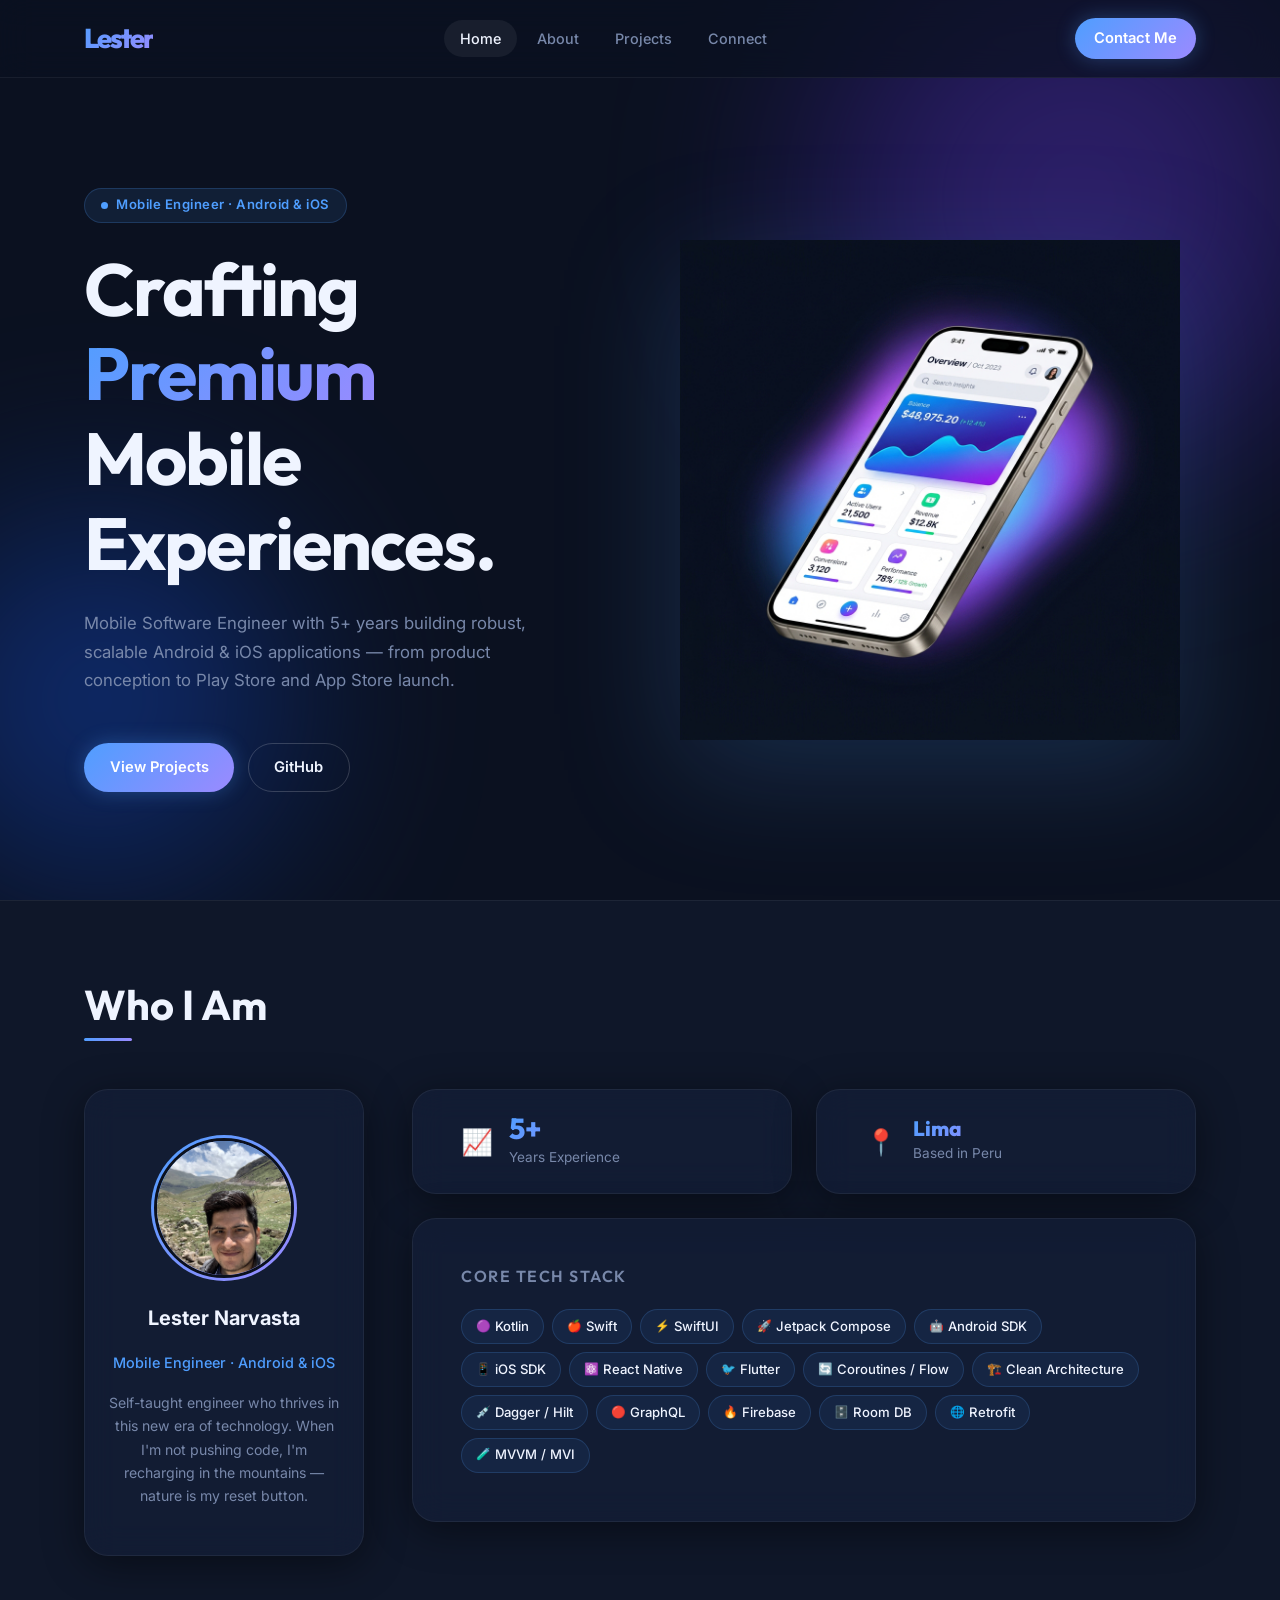
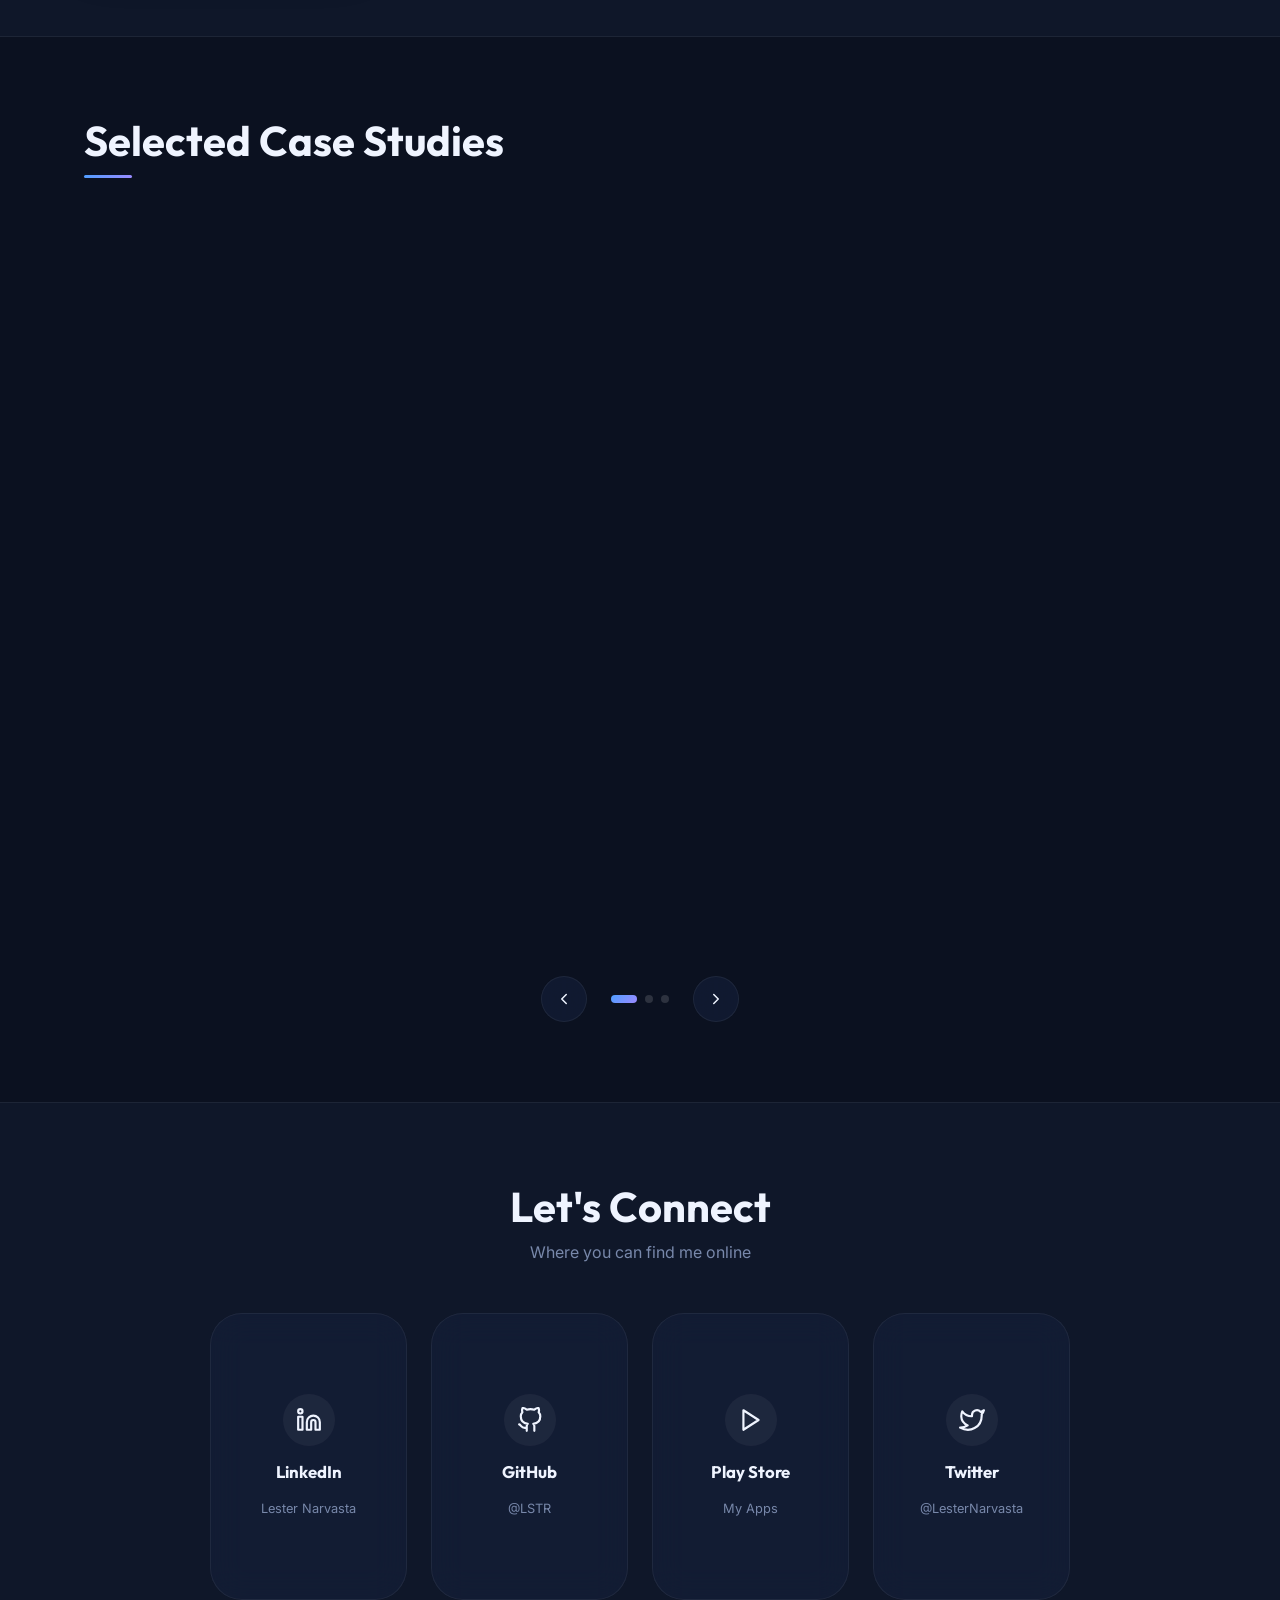
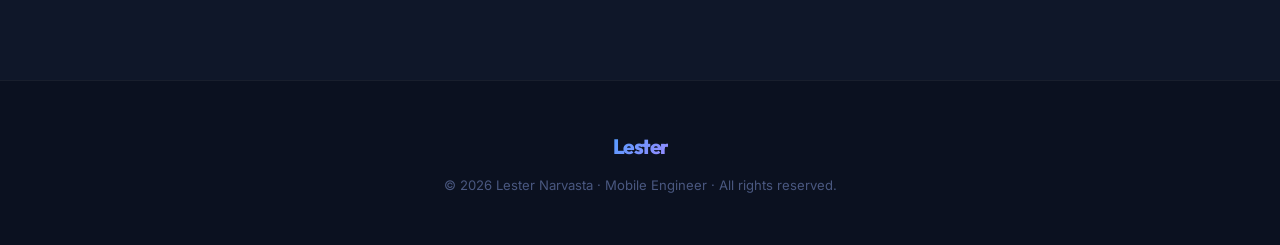
==== commit e8422713: "other updates" ====
--- a/index.html
+++ b/index.html
@@ -132,7 +132,7 @@
               When I'm not pushing code, I'm recharging in the mountains —
               nature is my reset button.
             </p>
-            <a href="./legacy/cv/index.html" target="_blank" class="btn-secondary profile-resume" id="btn-resume">
+            <a href="./legacy/cv/index.html" target="_blank" class="btn-secondary profile-resume" id="btn-resume" style="display:none;">
               View Résumé ↗
             </a>
           </div>
--- a/src/css/projects.css
+++ b/src/css/projects.css
@@ -60,7 +60,7 @@
   border-radius: var(--radius-lg);
   position: relative;
   z-index: 1;
-  box-shadow: 0 20px 60px rgba(0,0,0,0.5);
+  box-shadow: 0 20px 60px rgba(0, 0, 0, 0.5);
   transition: transform 0.8s var(--ease-out);
 }
 
@@ -128,7 +128,9 @@
   margin-top: 0.05em;
 }
 
-.project-tags { margin-top: 0.25rem; }
+.project-tags {
+  margin-top: 0.25rem;
+}
 
 /* ── Carousel Controls ───────────────────────────────────── */
 .carousel-controls {
@@ -154,12 +156,17 @@
   backdrop-filter: var(--blur);
   flex-shrink: 0;
 }
+
 .carousel-btn:hover {
   background: rgba(79, 158, 255, 0.15);
   border-color: var(--clr-accent-blue);
   transform: scale(1.08);
 }
-.carousel-btn svg { width: 18px; height: 18px; }
+
+.carousel-btn svg {
+  width: 18px;
+  height: 18px;
+}
 
 /* Dots */
 .carousel-dots {
@@ -167,19 +174,25 @@
   gap: 8px;
   align-items: center;
 }
+
 .dot {
-  width: 8px; height: 8px;
-  border-radius: 50%;
+  width: 8px;
+  height: 8px;
+  border-radius: 9999px;
   background: var(--clr-border-hover);
   cursor: pointer;
-  transition: var(--t-fast);
+  transition:
+    width 0.5s cubic-bezier(0.34, 1.56, 0.64, 1),
+    background 0.3s ease,
+    opacity 0.3s ease;
   border: none;
   padding: 0;
 }
+
 .dot.active {
   background: var(--gradient-accent);
-  width: 22px;
-  border-radius: var(--radius-full);
+  width: 26px;
+  border-radius: 9999px;
 }
 
 /* ─── Responsive ─────────────────────────────────────────── */
@@ -187,9 +200,17 @@
   .project-slide {
     grid-template-columns: 1fr;
   }
-  .project-image-pane { min-height: 280px; }
-  .project-mock-img { height: 220px; max-width: 280px; }
+
+  .project-image-pane {
+    min-height: 280px;
+  }
+
+  .project-mock-img {
+    height: 220px;
+    max-width: 280px;
+  }
+
   .project-content-pane {
     padding: var(--space-lg);
   }
-}
+}
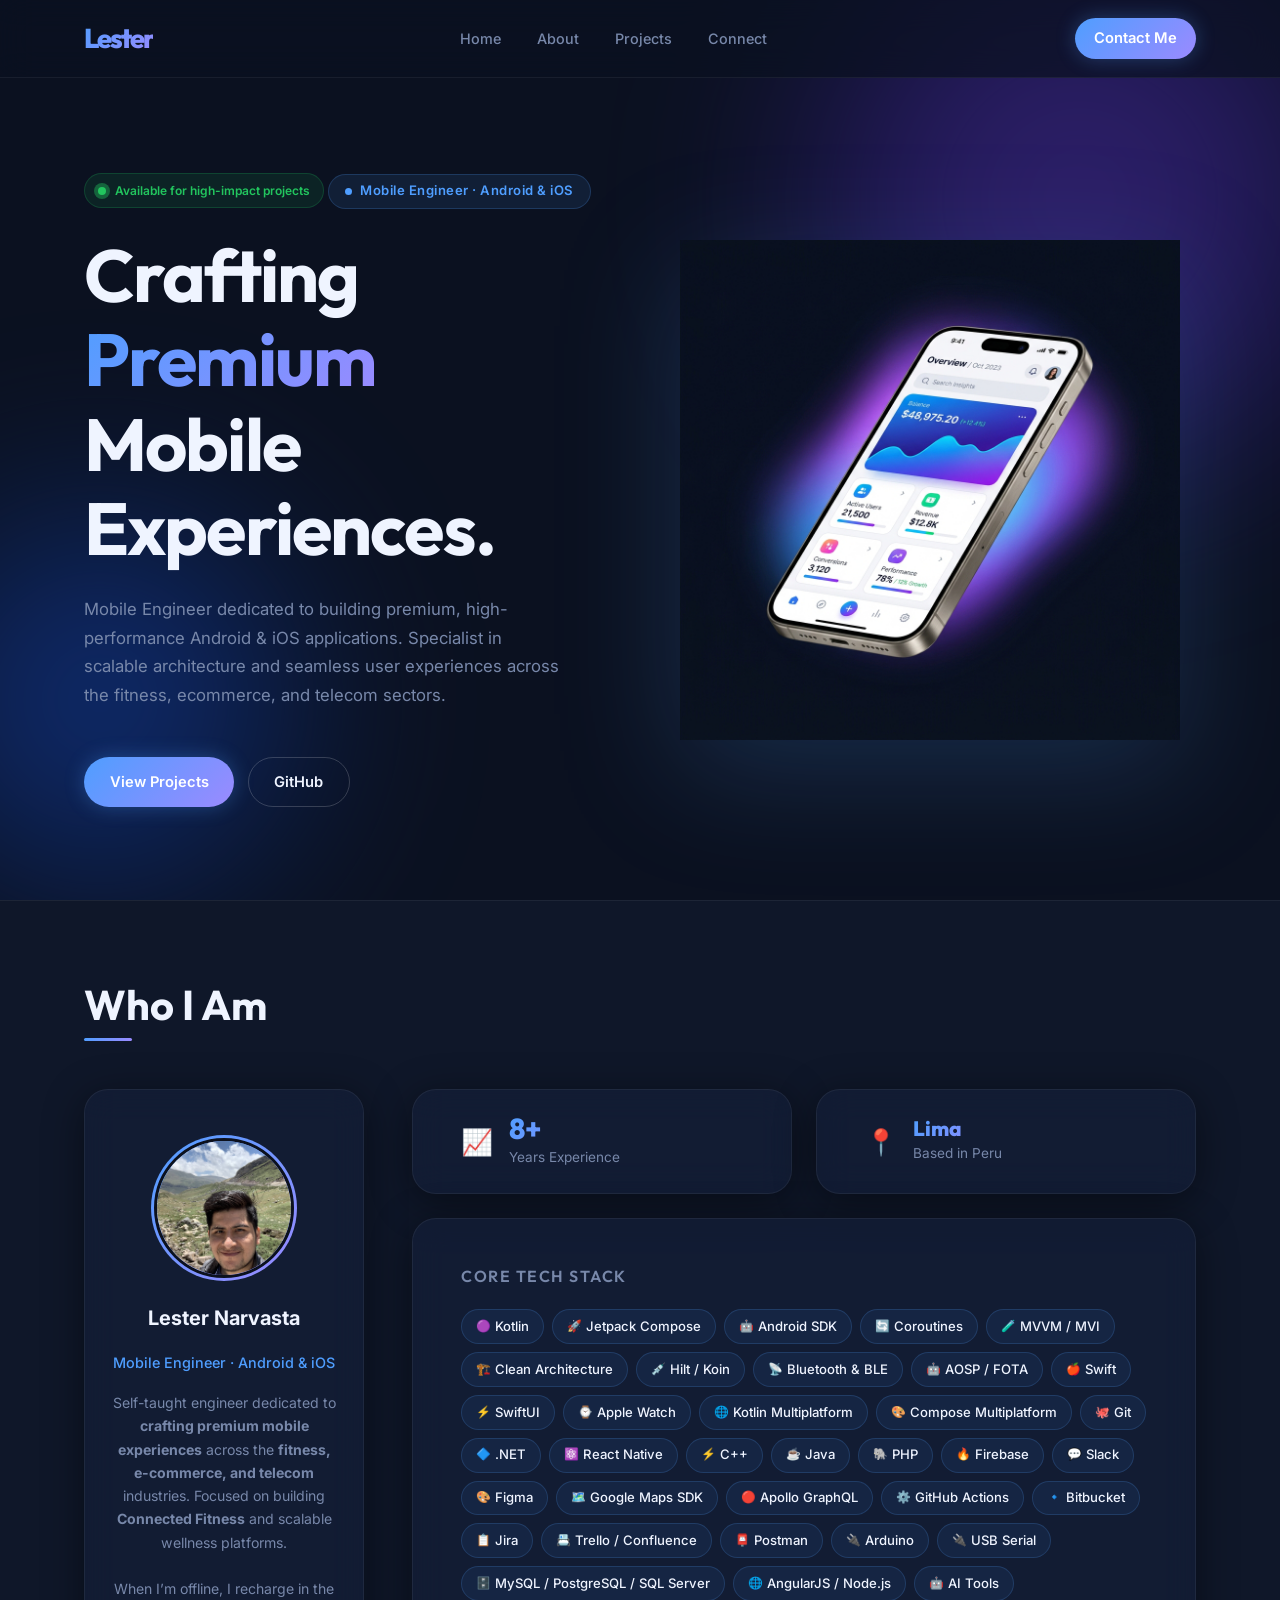
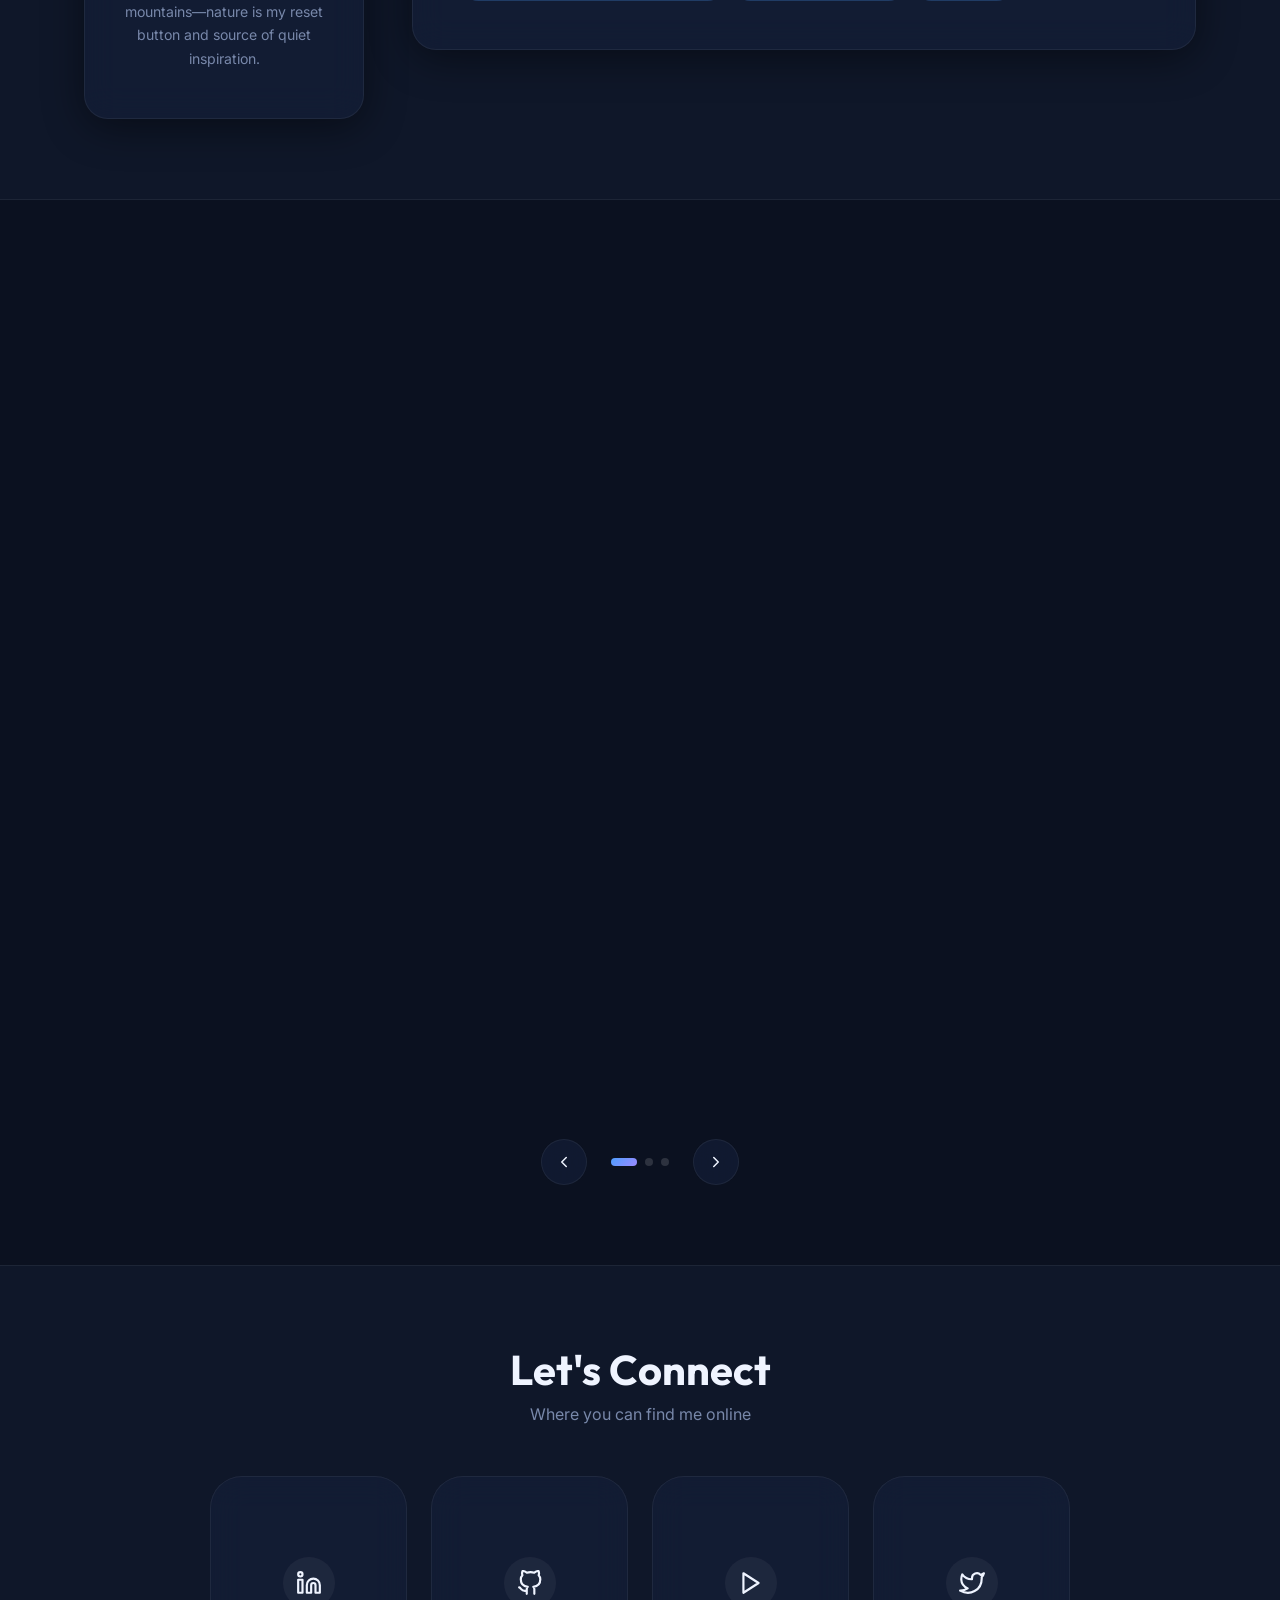
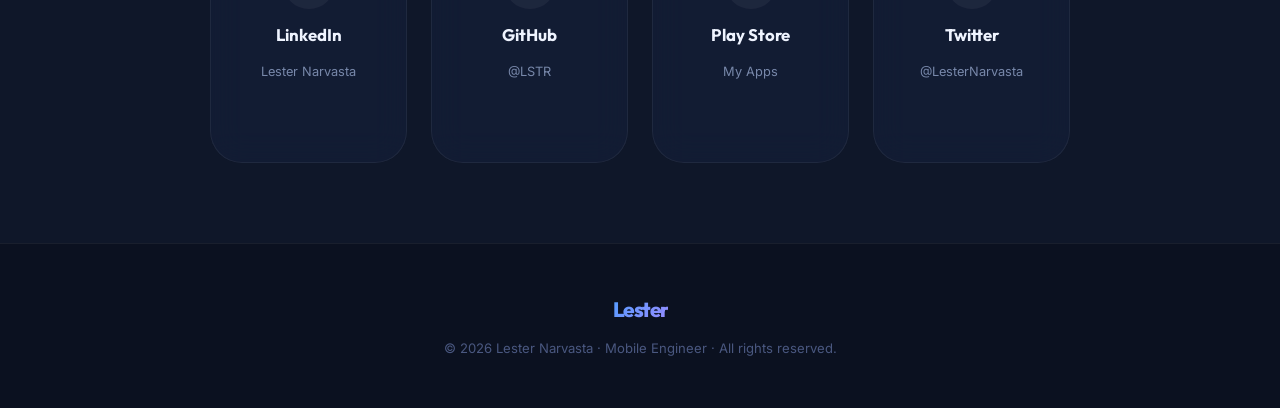
==== commit a758d172: "improve web page" ====
--- a/index.html
+++ b/index.html
@@ -20,9 +20,16 @@
   <link rel="stylesheet" href="./src/css/about.css">
   <link rel="stylesheet" href="./src/css/projects.css">
   <link rel="stylesheet" href="./src/css/social.css">
+  <link rel="stylesheet" href="./src/css/experience.css">
   <link rel="stylesheet" href="./src/css/footer.css">
   <!-- JS: set js-ready immediately so reveal animations activate -->
   <script>document.documentElement.classList.add('js-ready');</script>
+
+  <meta property="og:title" content="Lester Narvasta | Mobile Engineer">
+  <meta property="og:description" content="Mobile Software Engineer with 8+ years building high-performance Android & iOS applications.">
+  <meta property="og:type" content="website">
+  <meta property="og:url" content="https://lstr.github.io">
+  <link rel="icon" href="data:image/svg+xml,<svg xmlns=%22http://www.w3.org/2000/svg%22 viewBox=%220 0 100 100%22><text y=%22.9em%22 font-size=%2290%22>📱</text></svg>">
 </head>
 <body>
 
@@ -40,7 +47,7 @@
         <a href="#connect">Connect</a>
       </nav>
 
-      <a href="mailto:lesnr_277@hotmail.com" class="btn-primary nav-cta nav-cta-desktop">Contact Me</a>
+      <a href="#connect" class="btn-primary nav-cta nav-cta-desktop">Contact Me</a>
 
       <button class="hamburger" aria-label="Toggle menu" aria-expanded="false">
         <span></span><span></span><span></span>
@@ -53,7 +60,7 @@
       <a href="#about">About</a>
       <a href="#projects">Projects</a>
       <a href="#connect">Connect</a>
-      <a href="mailto:lesnr_277@hotmail.com" class="nav-cta">Contact Me</a>
+      <a href="#connect" class="nav-cta">Contact Me</a>
     </nav>
   </header>
 
@@ -71,6 +78,10 @@
       <div class="container hero-inner">
         <!-- Left: text -->
         <div class="hero-text">
+          <div class="status-badge reveal" data-delay="0.1s">
+            <span class="status-dot"></span>
+            Available for high-impact projects
+          </div>
           <div class="hero-eyebrow">Mobile Engineer · Android &amp; iOS</div>
 
           <h1 class="hero-title">
@@ -79,9 +90,9 @@
           </h1>
 
           <p class="hero-desc">
-            Mobile Software Engineer with 5+ years building robust, scalable
-            Android &amp; iOS applications — from product conception to
-            Play Store and App Store launch.
+            Mobile Engineer dedicated to building premium, high-performance
+            Android &amp; iOS applications. Specialist in scalable architecture
+            and seamless user experiences across the fitness, ecommerce, and telecom sectors.
           </p>
 
           <div class="hero-actions">
@@ -128,9 +139,9 @@
             <p class="profile-name">Lester Narvasta</p>
             <p class="profile-role">Mobile Engineer · Android &amp; iOS</p>
             <p class="profile-bio">
-              Self-taught engineer who thrives in this new era of technology.
-              When I'm not pushing code, I'm recharging in the mountains —
-              nature is my reset button.
+              Self-taught engineer dedicated to <strong>crafting premium mobile experiences</strong> across the <strong>fitness, e-commerce, and telecom</strong> industries. Focused on building <strong>Connected Fitness</strong> and scalable wellness platforms.
+              <br><br>
+              When I’m offline, I recharge in the mountains—nature is my reset button and source of quiet inspiration.
             </p>
             <a href="./legacy/cv/index.html" target="_blank" class="btn-secondary profile-resume" id="btn-resume" style="display:none;">
               View Résumé ↗
@@ -145,7 +156,7 @@
               <div class="glass-card stat-card reveal" data-delay="0.1s">
                 <div class="stat-icon">📈</div>
                 <div>
-                  <div class="stat-value">5+</div>
+                  <div class="stat-value">8+</div>
                   <div class="stat-label">Years Experience</div>
                 </div>
               </div>
@@ -162,27 +173,103 @@
             <div class="glass-card stack-card reveal" data-delay="0.2s">
               <h3>Core Tech Stack</h3>
               <div class="skill-tags">
+                <!-- Android -->
                 <span class="tag"><span class="tag-icon">🟣</span> Kotlin</span>
+                <span class="tag"><span class="tag-icon">🚀</span> Jetpack Compose</span>
+                <span class="tag"><span class="tag-icon">🤖</span> Android SDK</span>
+                <span class="tag"><span class="tag-icon">🔄</span> Coroutines</span>
+                <span class="tag"><span class="tag-icon">🧪</span> MVVM / MVI</span>
+                <span class="tag"><span class="tag-icon">🏗️</span> Clean Architecture</span>
+                <span class="tag"><span class="tag-icon">💉</span> Hilt / Koin</span>
+                <span class="tag"><span class="tag-icon">📡</span> Bluetooth & BLE</span>
+                <span class="tag"><span class="tag-icon">🤖</span> AOSP / FOTA</span>
+                <!-- iOS -->
                 <span class="tag"><span class="tag-icon">🍎</span> Swift</span>
                 <span class="tag"><span class="tag-icon">⚡</span> SwiftUI</span>
-                <span class="tag"><span class="tag-icon">🚀</span> Jetpack Compose</span>
-                <span class="tag"><span class="tag-icon">🤖</span> Android SDK</span>
-                <span class="tag"><span class="tag-icon">📱</span> iOS SDK</span>
+                <span class="tag"><span class="tag-icon">⌚</span> Apple Watch</span>
+                <!-- Cross-platform -->
+                <span class="tag"><span class="tag-icon">🌐</span> Kotlin Multiplatform</span>
+                <span class="tag"><span class="tag-icon">🎨</span> Compose Multiplatform</span>
+                <span class="tag"><span class="tag-icon">🐙</span> Git</span>
+                <span class="tag"><span class="tag-icon">🔷</span> .NET</span>
                 <span class="tag"><span class="tag-icon">⚛️</span> React Native</span>
-                <span class="tag"><span class="tag-icon">🐦</span> Flutter</span>
-                <span class="tag"><span class="tag-icon">🔄</span> Coroutines / Flow</span>
-                <span class="tag"><span class="tag-icon">🏗️</span> Clean Architecture</span>
-                <span class="tag"><span class="tag-icon">💉</span> Dagger / Hilt</span>
-                <span class="tag"><span class="tag-icon">🔴</span> GraphQL</span>
+                <span class="tag"><span class="tag-icon">⚡</span> C++</span>
+                <span class="tag"><span class="tag-icon">☕</span> Java</span>
+                <span class="tag"><span class="tag-icon">🐘</span> PHP</span>
                 <span class="tag"><span class="tag-icon">🔥</span> Firebase</span>
-                <span class="tag"><span class="tag-icon">🗄️</span> Room DB</span>
-                <span class="tag"><span class="tag-icon">🌐</span> Retrofit</span>
-                <span class="tag"><span class="tag-icon">🧪</span> MVVM / MVI</span>
+                <span class="tag"><span class="tag-icon">💬</span> Slack</span>
+                <span class="tag"><span class="tag-icon">🎨</span> Figma</span>
+                <!-- Services & Tools -->
+                <span class="tag"><span class="tag-icon">🗺️</span> Google Maps SDK</span>
+                <span class="tag"><span class="tag-icon">🔴</span> Apollo GraphQL</span>
+                <!-- CI/CD -->
+                <span class="tag"><span class="tag-icon">⚙️</span> GitHub Actions</span>
+                <span class="tag"><span class="tag-icon">🔹</span> Bitbucket</span>
+                <span class="tag"><span class="tag-icon">📋</span> Jira</span>
+                <span class="tag"><span class="tag-icon">📇</span> Trello / Confluence</span>
+                <span class="tag"><span class="tag-icon">📮</span> Postman</span>
+                <!-- Other -->
+                <span class="tag"><span class="tag-icon">🔌</span> Arduino</span>
+                <span class="tag"><span class="tag-icon">🔌</span> USB Serial</span>
+                <span class="tag"><span class="tag-icon">🗄️</span> MySQL / PostgreSQL / SQL Server</span>
+                <span class="tag"><span class="tag-icon">🌐</span> AngularJS / Node.js</span>
+                <!-- AI -->
+                <span class="tag"><span class="tag-icon">🤖</span> AI Tools</span>
               </div>
             </div>
 
           </div><!-- /.about-right -->
         </div><!-- /.about-grid -->
+      </div>
+    </section>
+
+    <!-- ═══════════════════════════════════════
+         EXPERIENCE
+    ═══════════════════════════════════════ -->
+    <section class="section experience" id="experience" style="display:none;">
+      <div class="container">
+        <div class="section-header reveal">
+          <h2 class="section-title">Experience</h2>
+          <div class="title-line"></div>
+        </div>
+
+        <div class="timeline">
+          <!-- Item 1 -->
+          <div class="timeline-item reveal" data-delay="0.1s">
+            <div class="timeline-date">2021 — PRESENT</div>
+            <h3 class="timeline-title">Lead Mobile Engineer</h3>
+            <div class="timeline-company">Unified Commerce Platform</div>
+            <div class="timeline-content">
+              Leading the architecture and development of high-performance mobile applications. 
+              Driving technical excellence across Android and iOS teams while integrating 
+              complex features like secure payments and real-time inventory.
+            </div>
+          </div>
+
+          <!-- Item 2 -->
+          <div class="timeline-item reveal" data-delay="0.2s">
+            <div class="timeline-date">2019 — 2021</div>
+            <h3 class="timeline-title">Senior Android Developer</h3>
+            <div class="timeline-company">Telecommunications Group</div>
+            <div class="timeline-content">
+              Modernized legacy Java systems to Kotlin, implementing reactive patterns with
+              Coroutines and Flow. Built real-time dashboards and optimized background 
+              data synchronization for millions of users.
+            </div>
+          </div>
+
+          <!-- Item 3 -->
+          <div class="timeline-item reveal" data-delay="0.3s">
+            <div class="timeline-date">2018 — 2019</div>
+            <h3 class="timeline-title">Mobile Developer</h3>
+            <div class="timeline-company">Fitness Tech Solutions</div>
+            <div class="timeline-content">
+              Engineered hardware-integrated features for sensor-driven tracking. 
+              Focused on performance optimization and battery-efficient background 
+              location processing.
+            </div>
+          </div>
+        </div>
       </div>
     </section>
 
--- a/src/css/hero.css
+++ b/src/css/hero.css
@@ -67,6 +67,43 @@
   color: var(--clr-accent-blue);
   letter-spacing: 0.5px;
   margin-bottom: var(--space-md);
+}
+
+.status-badge {
+  display: inline-flex;
+  align-items: center;
+  gap: 0.6rem;
+  background: rgba(34, 197, 94, 0.1);
+  border: 1px solid rgba(34, 197, 94, 0.2);
+  padding: 0.4rem 0.8rem;
+  border-radius: var(--radius-full);
+  font-size: 0.75rem;
+  font-weight: 600;
+  color: #22c55e;
+  margin-bottom: 1rem;
+}
+
+.status-dot {
+  width: 8px;
+  height: 8px;
+  background: #22c55e;
+  border-radius: 50%;
+  position: relative;
+}
+
+.status-dot::after {
+  content: '';
+  position: absolute;
+  inset: -4px;
+  border-radius: 50%;
+  background: #22c55e;
+  opacity: 0.4;
+  animation: statusPulse 2s infinite;
+}
+
+@keyframes statusPulse {
+  0% { transform: scale(1); opacity: 0.4; }
+  100% { transform: scale(2.5); opacity: 0; }
 }
 .hero-eyebrow::before {
   content: '';
--- a/src/css/experience.css
+++ b/src/css/experience.css
@@ -0,0 +1,91 @@
+/* ─── Experience Timeline ────────────────────────────────── */
+.experience {
+  background: var(--clr-bg-base);
+  padding-bottom: var(--space-2xl);
+}
+
+.timeline {
+  position: relative;
+  max-width: 800px;
+  margin: 0 auto;
+  padding: var(--space-lg) 0;
+}
+
+.timeline::before {
+  content: '';
+  position: absolute;
+  left: 20px;
+  top: 0;
+  bottom: 0;
+  width: 2px;
+  background: var(--clr-border);
+}
+
+.timeline-item {
+  position: relative;
+  padding-left: 60px;
+  margin-bottom: var(--space-xl);
+}
+
+.timeline-item::before {
+  content: '';
+  position: absolute;
+  left: 14px;
+  top: 6px;
+  width: 14px;
+  height: 14px;
+  border-radius: 50%;
+  background: var(--clr-bg-base);
+  border: 2px solid var(--clr-accent-blue);
+  z-index: 2;
+  transition: var(--t-fast);
+}
+
+.timeline-item:hover::before {
+  background: var(--clr-accent-blue);
+  box-shadow: 0 0 15px var(--clr-accent-blue);
+  transform: scale(1.2);
+}
+
+.timeline-date {
+  font-family: var(--font-heading);
+  font-size: 0.85rem;
+  font-weight: 700;
+  color: var(--clr-accent-purple);
+  text-transform: uppercase;
+  letter-spacing: 1px;
+  margin-bottom: 0.5rem;
+}
+
+.timeline-title {
+  font-size: 1.4rem;
+  font-weight: 700;
+  color: var(--clr-text-primary);
+  margin-bottom: 0.25rem;
+}
+
+.timeline-company {
+  font-size: 1.05rem;
+  font-weight: 600;
+  color: var(--clr-text-secondary);
+  margin-bottom: 1rem;
+}
+
+.timeline-content {
+  color: var(--clr-text-secondary);
+  font-size: 0.95rem;
+  line-height: 1.6;
+}
+
+/* ─── Responsive ─────────────────────────────────────────── */
+@media (max-width: 768px) {
+  .timeline::before {
+    left: 15px;
+  }
+  .timeline-item {
+    padding-left: 45px;
+  }
+  .timeline-item::before {
+    left: 9px;
+  }
+}
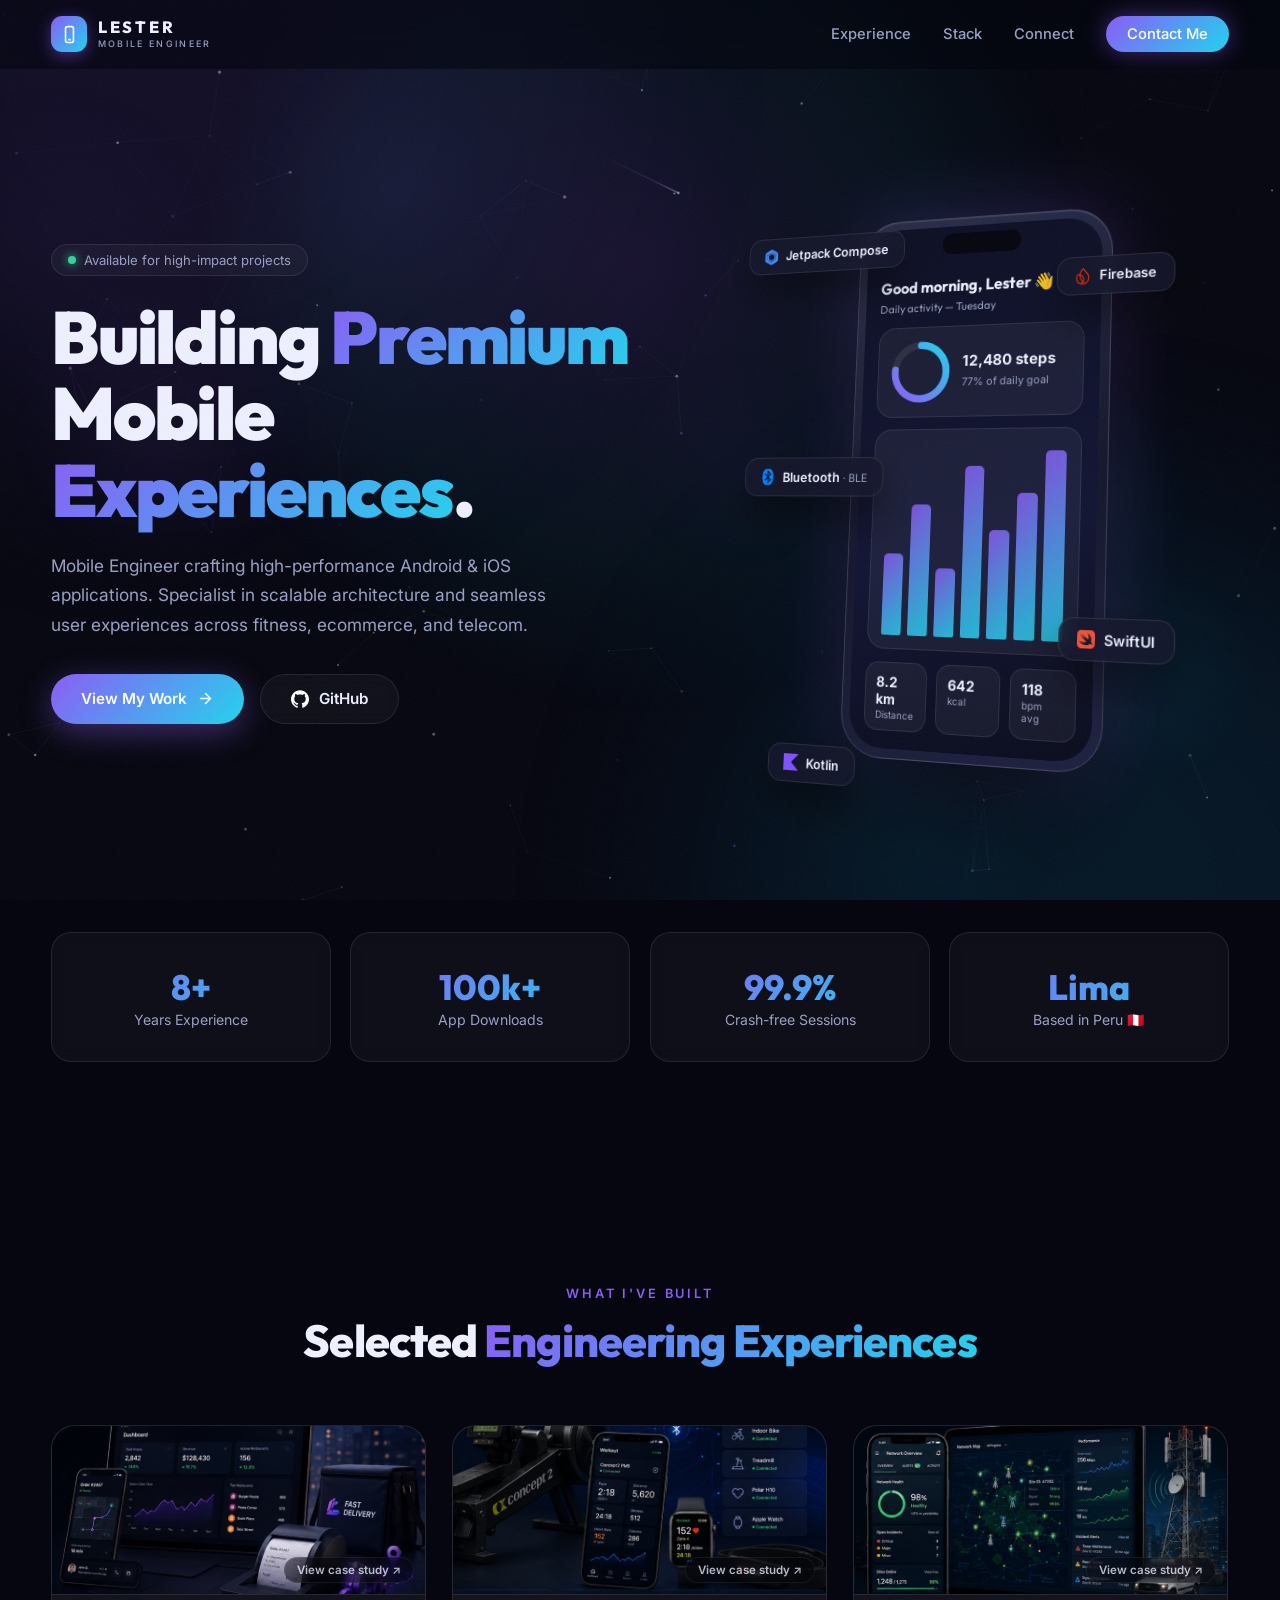
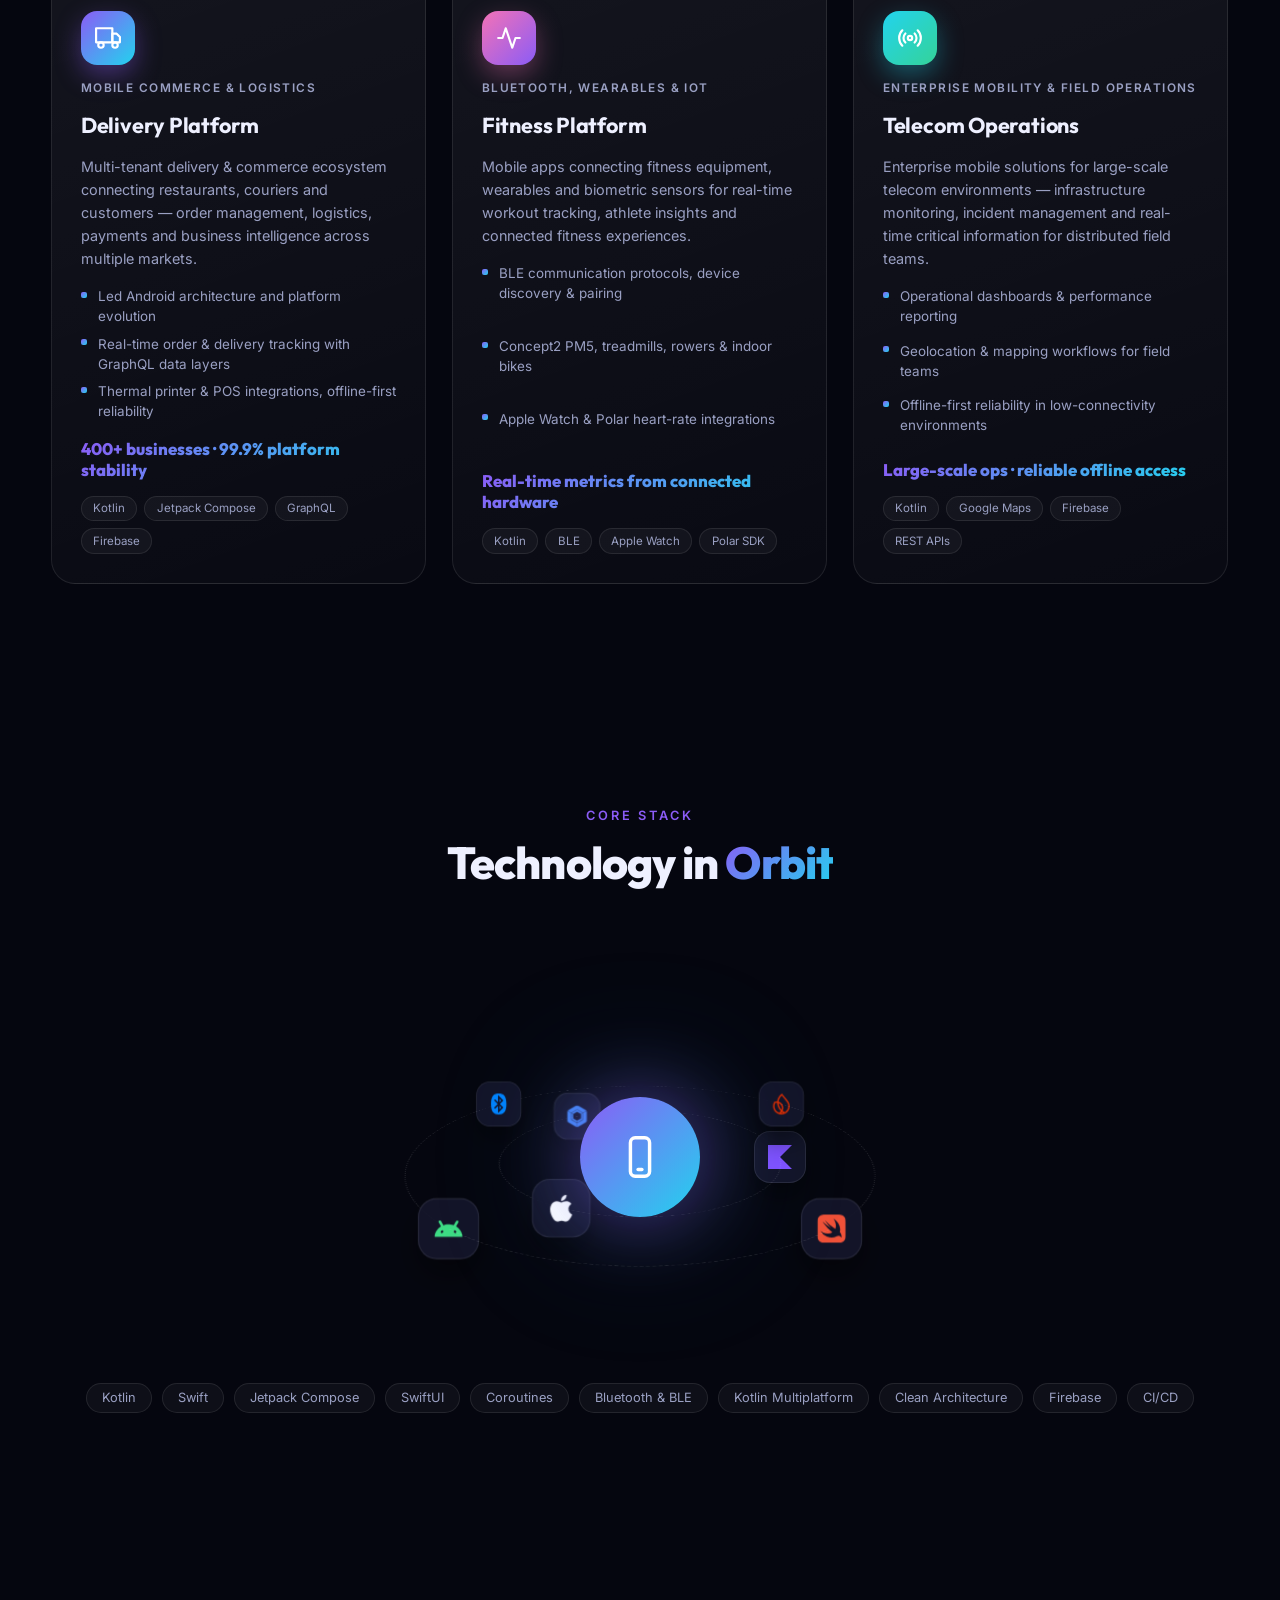
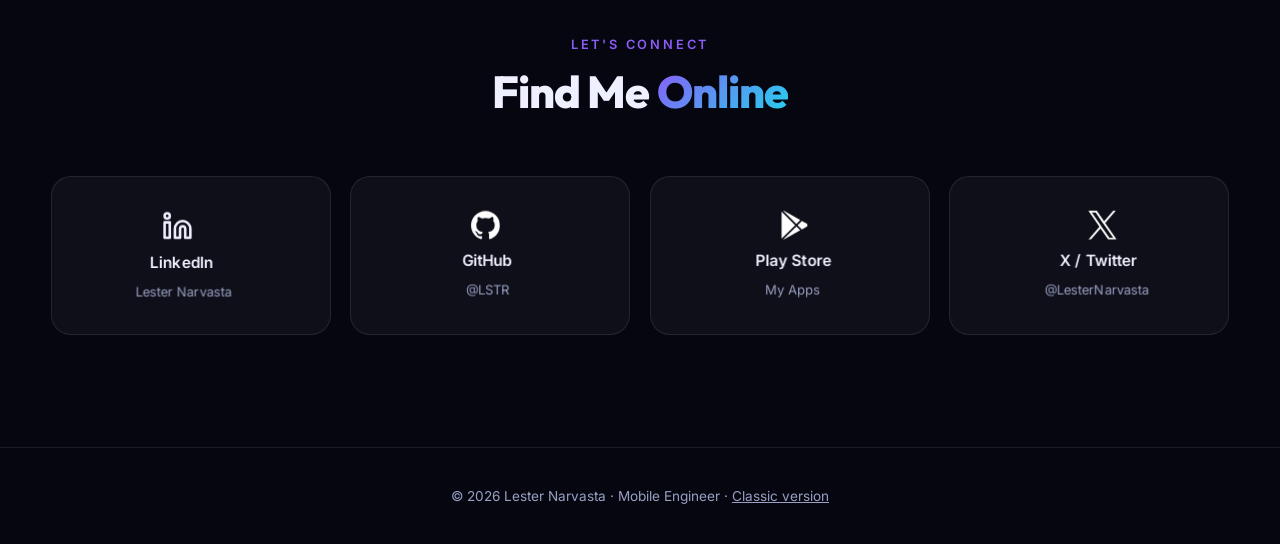
==== commit 3403a136: "Promote redesigned page to homepage with case studies and cleanup - New homepage: constellation back" ====
--- a/index.html
+++ b/index.html
@@ -7,490 +7,1593 @@
   <meta name="description" content="Mobile Software Engineer specializing in high-performance Android & iOS applications — Kotlin, Swift, Compose, SwiftUI.">
   <meta name="author" content="Lester Narvasta">
 
-  <!-- Fonts -->
   <link rel="preconnect" href="https://fonts.googleapis.com">
   <link rel="preconnect" href="https://fonts.gstatic.com" crossorigin>
-  <link href="https://fonts.googleapis.com/css2?family=Inter:wght@300;400;500;600&family=Outfit:wght@400;600;700;800&display=swap" rel="stylesheet">
-
-  <!-- CSS -->
-  <link rel="stylesheet" href="./src/css/sys.css">
-  <link rel="stylesheet" href="./src/css/style.css">
-  <link rel="stylesheet" href="./src/css/nav.css">
-  <link rel="stylesheet" href="./src/css/hero.css">
-  <link rel="stylesheet" href="./src/css/about.css">
-  <link rel="stylesheet" href="./src/css/projects.css">
-  <link rel="stylesheet" href="./src/css/social.css">
-  <link rel="stylesheet" href="./src/css/experience.css">
-  <link rel="stylesheet" href="./src/css/footer.css">
-  <!-- JS: set js-ready immediately so reveal animations activate -->
-  <script>document.documentElement.classList.add('js-ready');</script>
+  <link href="https://fonts.googleapis.com/css2?family=Inter:wght@300;400;500;600&family=Outfit:wght@400;600;700;800;900&display=swap" rel="stylesheet">
+  <link rel="icon" type="image/svg+xml" href="./src/assets/icons/favicon.svg">
+  <link rel="canonical" href="https://lester.is-a.dev/">
 
   <meta property="og:title" content="Lester Narvasta | Mobile Engineer">
   <meta property="og:description" content="Mobile Software Engineer with 8+ years building high-performance Android & iOS applications.">
   <meta property="og:type" content="website">
-  <meta property="og:url" content="https://lstr.github.io">
-  <link rel="icon" href="data:image/svg+xml,<svg xmlns=%22http://www.w3.org/2000/svg%22 viewBox=%220 0 100 100%22><text y=%22.9em%22 font-size=%2290%22>📱</text></svg>">
+  <meta property="og:url" content="https://lester.is-a.dev/">
+
+  <script type="application/ld+json">
+  {
+    "@context": "https://schema.org",
+    "@type": "Person",
+    "name": "Lester Narvasta",
+    "jobTitle": "Mobile Software Engineer",
+    "url": "https://lester.is-a.dev",
+    "address": { "@type": "PostalAddress", "addressLocality": "Lima", "addressCountry": "PE" },
+    "knowsAbout": ["Android", "iOS", "Kotlin", "Swift", "Jetpack Compose", "SwiftUI", "Bluetooth Low Energy", "GraphQL", "Firebase", "Kotlin Multiplatform"],
+    "sameAs": [
+      "https://www.linkedin.com/in/lester-narvasta-ramirez/",
+      "https://github.com/LSTR",
+      "https://play.google.com/store/apps/developer?id=LSTR",
+      "https://twitter.com/LesterNarvasta"
+    ]
+  }
+  </script>
+
+  <!-- Set js-ready immediately: reveal elements are only hidden when JS is confirmed running -->
+  <script>document.documentElement.classList.add('js-ready');</script>
+
+  <style>
+    /* ═══════════════ TOKENS ═══════════════ */
+    :root {
+      --bg: #05060f;
+      --bg-2: #0a0c1d;
+      --surface: rgba(255, 255, 255, 0.04);
+      --surface-2: rgba(255, 255, 255, 0.07);
+      --border: rgba(255, 255, 255, 0.09);
+      --text: #eef0ff;
+      --text-dim: #9aa0c3;
+      --violet: #8b5cf6;
+      --cyan: #22d3ee;
+      --pink: #f472b6;
+      --grad: linear-gradient(135deg, #8b5cf6 0%, #22d3ee 100%);
+      --grad-warm: linear-gradient(135deg, #f472b6 0%, #8b5cf6 100%);
+      --font-display: 'Outfit', sans-serif;
+      --font-body: 'Inter', sans-serif;
+      --ease-out: cubic-bezier(0.22, 1, 0.36, 1);
+    }
+
+    * { margin: 0; padding: 0; box-sizing: border-box; }
+
+    html { scroll-behavior: smooth; }
+
+    body {
+      background: var(--bg);
+      color: var(--text);
+      font-family: var(--font-body);
+      overflow-x: hidden;
+      -webkit-font-smoothing: antialiased;
+    }
+
+    ::selection { background: rgba(139, 92, 246, 0.4); }
+
+    .container { width: min(1180px, 92%); margin-inline: auto; }
+
+    /* ═══════════════ STARFIELD CANVAS ═══════════════ */
+    #starfield {
+      position: fixed;
+      inset: 0;
+      z-index: 0;
+      pointer-events: none;
+    }
+
+    /* Aurora glow blobs behind everything */
+    .aurora {
+      position: fixed;
+      inset: 0;
+      z-index: 0;
+      overflow: hidden;
+      pointer-events: none;
+    }
+    .aurora::before, .aurora::after {
+      content: '';
+      position: absolute;
+      width: 60vmax; height: 60vmax;
+      border-radius: 50%;
+      filter: blur(120px);
+      opacity: 0.10;
+      animation: drift 26s ease-in-out infinite alternate;
+    }
+    .aurora::before {
+      background: #8b5cf6;
+      top: -25vmax; left: -15vmax;
+    }
+    .aurora::after {
+      background: #0ea5e9;
+      bottom: -30vmax; right: -15vmax;
+      animation-delay: -13s;
+    }
+    @keyframes drift {
+      from { transform: translate3d(0, 0, 0) scale(1); }
+      to   { transform: translate3d(8vmax, 6vmax, 0) scale(1.15); }
+    }
+
+    /* Soft light that follows the cursor — gives the dark canvas dimension */
+    .spotlight {
+      position: fixed;
+      inset: 0;
+      z-index: 0;
+      pointer-events: none;
+      background: radial-gradient(
+        640px circle at var(--mx, 50%) var(--my, 30%),
+        rgba(139, 92, 246, 0.13),
+        rgba(34, 211, 238, 0.05) 45%,
+        transparent 70%
+      );
+    }
+
+    /* Film grain: hides gradient banding, adds texture */
+    .grain {
+      position: fixed;
+      inset: 0;
+      z-index: 2;
+      pointer-events: none;
+      opacity: 0.045;
+      background-image: url("data:image/svg+xml,%3Csvg xmlns='http://www.w3.org/2000/svg' width='160' height='160'%3E%3Cfilter id='n'%3E%3CfeTurbulence type='fractalNoise' baseFrequency='0.85' numOctaves='2' stitchTiles='stitch'/%3E%3C/filter%3E%3Crect width='100%25' height='100%25' filter='url(%23n)'/%3E%3C/svg%3E");
+    }
+
+    main, header, footer { position: relative; z-index: 1; }
+
+    /* ═══════════════ NAV ═══════════════ */
+    .nav {
+      position: fixed;
+      top: 0; left: 0; right: 0;
+      z-index: 50;
+      backdrop-filter: blur(16px);
+      -webkit-backdrop-filter: blur(16px);
+      background: rgba(5, 6, 15, 0.55);
+      border-bottom: 1px solid transparent;
+      transition: border-color 0.4s;
+    }
+    .nav.scrolled { border-bottom-color: var(--border); }
+    .nav-inner {
+      display: flex;
+      align-items: center;
+      justify-content: space-between;
+      height: 68px;
+    }
+    .logo {
+      display: flex;
+      align-items: center;
+      gap: 0.65rem;
+      text-decoration: none;
+      color: var(--text);
+    }
+    .logo-mark {
+      width: 36px; height: 36px;
+      border-radius: 11px;
+      background: var(--grad);
+      display: grid;
+      place-items: center;
+      box-shadow: 0 4px 16px rgba(139, 92, 246, 0.45);
+      transition: transform 0.3s var(--ease-out), box-shadow 0.3s;
+    }
+    .logo:hover .logo-mark {
+      transform: translateY(-2px) rotate(-4deg);
+      box-shadow: 0 8px 24px rgba(139, 92, 246, 0.6);
+    }
+    .logo-mark svg { width: 19px; height: 19px; }
+    .logo-text {
+      display: flex;
+      flex-direction: column;
+      font-family: var(--font-display);
+      font-weight: 800;
+      font-size: 1.02rem;
+      letter-spacing: 0.18em;
+      line-height: 1;
+    }
+    .logo-text small {
+      margin-top: 4px;
+      font-family: var(--font-body);
+      font-size: 0.56rem;
+      font-weight: 500;
+      letter-spacing: 0.26em;
+      text-transform: uppercase;
+      color: var(--text-dim);
+    }
+    .nav-links { display: flex; gap: 2rem; align-items: center; }
+    .nav-links a {
+      color: var(--text-dim);
+      text-decoration: none;
+      font-size: 0.92rem;
+      font-weight: 500;
+      transition: color 0.25s;
+    }
+    .nav-links a:hover { color: var(--text); }
+    .nav-cta {
+      padding: 0.55rem 1.3rem;
+      border-radius: 99px;
+      background: var(--grad);
+      color: #fff !important;
+      font-weight: 600;
+      box-shadow: 0 0 24px rgba(139, 92, 246, 0.45);
+      transition: transform 0.25s var(--ease-out), box-shadow 0.25s;
+    }
+    .nav-cta:hover {
+      transform: translateY(-2px);
+      box-shadow: 0 0 36px rgba(139, 92, 246, 0.65);
+    }
+    .nav-toggle {
+      display: none;
+      width: 40px; height: 40px;
+      border-radius: 10px;
+      border: 1px solid var(--border);
+      background: var(--surface);
+      color: var(--text);
+      cursor: pointer;
+      place-items: center;
+    }
+    .nav-toggle svg {
+      width: 20px; height: 20px;
+      stroke: currentColor; fill: none;
+      stroke-width: 2; stroke-linecap: round;
+    }
+    @media (max-width: 720px) {
+      .nav-toggle { display: grid; }
+      .nav-links {
+        position: absolute;
+        top: 68px; left: 0; right: 0;
+        display: none;
+        flex-direction: column;
+        align-items: stretch;
+        gap: 0;
+        padding: 0.6rem;
+        background: rgba(5, 6, 15, 0.92);
+        backdrop-filter: blur(16px);
+        -webkit-backdrop-filter: blur(16px);
+        border-bottom: 1px solid var(--border);
+      }
+      .nav-links.open { display: flex; }
+      .nav-links a { padding: 0.85rem 1rem; border-radius: 10px; }
+      .nav-links a:hover { background: var(--surface); }
+      .nav-links .nav-cta { margin-top: 0.4rem; text-align: center; }
+    }
+
+    /* ═══════════════ HERO ═══════════════ */
+    .hero {
+      min-height: 100svh;
+      display: flex;
+      align-items: center;
+      padding-top: 68px;
+      perspective: 1400px;
+    }
+    .hero-inner {
+      display: grid;
+      grid-template-columns: 1.1fr 0.9fr;
+      gap: 3rem;
+      align-items: center;
+    }
+    .badge {
+      display: inline-flex;
+      align-items: center;
+      gap: 0.5rem;
+      padding: 0.45rem 1rem;
+      border-radius: 99px;
+      border: 1px solid var(--border);
+      background: var(--surface);
+      font-size: 0.82rem;
+      color: var(--text-dim);
+      margin-bottom: 1.4rem;
+      backdrop-filter: blur(8px);
+    }
+    .badge .dot {
+      width: 8px; height: 8px;
+      border-radius: 50%;
+      background: #34d399;
+      box-shadow: 0 0 10px #34d399;
+      animation: pulse 2s infinite;
+    }
+    @keyframes pulse {
+      0%, 100% { opacity: 1; }
+      50% { opacity: 0.4; }
+    }
+    .hero h1 {
+      font-family: var(--font-display);
+      font-size: clamp(2.1rem, 6vw, 4.6rem);
+      font-weight: 900;
+      line-height: 1.04;
+      letter-spacing: -0.03em;
+      margin-bottom: 1.4rem;
+    }
+    .grad-text {
+      background: var(--grad);
+      -webkit-background-clip: text;
+      background-clip: text;
+      -webkit-text-fill-color: transparent;
+    }
+    .hero p.lede {
+      color: var(--text-dim);
+      font-size: 1.08rem;
+      line-height: 1.7;
+      max-width: 46ch;
+      margin-bottom: 2.2rem;
+    }
+    .hero-actions { display: flex; gap: 1rem; flex-wrap: wrap; }
+    .btn {
+      position: relative;
+      display: inline-flex;
+      align-items: center;
+      gap: 0.6rem;
+      padding: 0.9rem 1.9rem;
+      border-radius: 99px;
+      font-weight: 600;
+      font-size: 0.95rem;
+      text-decoration: none;
+      overflow: hidden;
+      transition: transform 0.3s var(--ease-out), box-shadow 0.3s, border-color 0.3s;
+      will-change: transform;
+    }
+    .btn svg {
+      width: 17px; height: 17px;
+      stroke: currentColor; fill: none;
+      stroke-width: 2; stroke-linecap: round; stroke-linejoin: round;
+      transition: transform 0.3s var(--ease-out);
+    }
+    .btn:hover svg { transform: translateX(4px); }
+    .btn img { width: 18px; height: 18px; display: block; }
+    .btn-grad {
+      background: var(--grad);
+      color: #fff;
+      box-shadow: 0 8px 32px rgba(139, 92, 246, 0.4);
+    }
+    /* sheen sweep across the gradient button */
+    .btn-grad::before {
+      content: '';
+      position: absolute;
+      inset: 0;
+      background: linear-gradient(110deg, transparent 30%, rgba(255, 255, 255, 0.35) 50%, transparent 70%);
+      transform: translateX(-130%);
+      transition: transform 0.65s ease;
+    }
+    .btn-grad:hover::before { transform: translateX(130%); }
+    .btn-grad:hover { transform: translateY(-3px) scale(1.02); box-shadow: 0 14px 44px rgba(139, 92, 246, 0.6); }
+    .btn-ghost {
+      border: 1px solid var(--border);
+      background: var(--surface);
+      color: var(--text);
+      backdrop-filter: blur(8px);
+    }
+    .btn-ghost:hover {
+      transform: translateY(-3px);
+      background: var(--surface-2);
+      border-color: rgba(139, 92, 246, 0.55);
+      box-shadow: 0 8px 28px rgba(139, 92, 246, 0.22);
+    }
+
+    /* hero text gets subtle parallax via JS (transform) */
+    .hero-text { will-change: transform; }
+
+    /* ═══════════════ 3D PHONE ═══════════════ */
+    .phone-stage {
+      display: grid;
+      place-items: center;
+      perspective: 1200px;
+    }
+    .phone {
+      position: relative;
+      width: 270px;
+      height: 552px;
+      transform-style: preserve-3d;
+      transform: rotateY(-18deg) rotateX(6deg);
+      transition: transform 0.18s ease-out;
+      animation: float 6s ease-in-out infinite;
+      will-change: transform;
+    }
+    @keyframes float {
+      0%, 100% { translate: 0 0; }
+      50% { translate: 0 -16px; }
+    }
+    .phone-body {
+      position: absolute;
+      inset: 0;
+      border-radius: 44px;
+      background: linear-gradient(160deg, #2a2d4a, #14162b 55%, #1d2040);
+      border: 1px solid rgba(255, 255, 255, 0.14);
+      box-shadow:
+        0 60px 100px -30px rgba(0, 0, 0, 0.8),
+        0 0 80px rgba(139, 92, 246, 0.25),
+        inset 0 1px 1px rgba(255, 255, 255, 0.12);
+      transform: translateZ(0px);
+    }
+    .phone-screen {
+      position: absolute;
+      inset: 10px;
+      border-radius: 36px;
+      background: linear-gradient(165deg, #0d0f24 0%, #111433 60%, #0a0c1d 100%);
+      overflow: hidden;
+      transform: translateZ(2px);
+      display: flex;
+      flex-direction: column;
+      padding: 1.1rem 1rem;
+      gap: 0.8rem;
+    }
+    .phone-notch {
+      position: absolute;
+      top: 18px; left: 50%;
+      width: 84px; height: 22px;
+      transform: translateX(-50%) translateZ(4px);
+      border-radius: 12px;
+      background: #05060f;
+      z-index: 2;
+    }
+    /* floating glass chips around the phone, at different Z depths */
+    .chip3d {
+      position: absolute;
+      padding: 0.6rem 1rem;
+      border-radius: 14px;
+      background: rgba(20, 22, 43, 0.75);
+      border: 1px solid var(--border);
+      backdrop-filter: blur(10px);
+      font-size: 0.8rem;
+      font-weight: 600;
+      display: flex;
+      align-items: center;
+      gap: 0.5rem;
+      white-space: nowrap;
+      box-shadow: 0 18px 40px rgba(0, 0, 0, 0.5);
+      animation: float 7s ease-in-out infinite;
+    }
+    .chip3d small { color: var(--text-dim); font-weight: 400; }
+    .chip3d img { width: 16px; height: 16px; display: block; }
+    .chip3d svg { width: 16px; height: 16px; stroke: #34d399; fill: none; stroke-width: 2.2; stroke-linecap: round; stroke-linejoin: round; }
+    .chip-1 { top: 6%; left: -34%; transform: translateZ(70px); animation-delay: -1.5s; }
+    .chip-2 { bottom: 20%; right: -30%; transform: translateZ(95px); animation-delay: -3.2s; }
+    .chip-3 { bottom: -4%; left: -20%; transform: translateZ(50px); animation-delay: -5s; }
+    .chip-4 { top: 12%; right: -26%; transform: translateZ(55px); animation-delay: -2.4s; }
+    .chip-5 { top: 47%; left: -28%; transform: translateZ(85px); animation-delay: -4.1s; }
+
+    /* mini UI inside the screen */
+    .mini-greet { margin-top: 34px; font-family: var(--font-display); }
+    .mini-greet b { font-size: 1.02rem; display: block; }
+    .mini-greet span { font-size: 0.72rem; color: var(--text-dim); }
+    .mini-ring-card {
+      border-radius: 18px;
+      background: rgba(255, 255, 255, 0.05);
+      border: 1px solid var(--border);
+      padding: 0.85rem;
+      display: flex;
+      align-items: center;
+      gap: 0.85rem;
+    }
+    .mini-ring { width: 64px; height: 64px; flex: none; }
+    .mini-ring circle { fill: none; stroke-width: 7; stroke-linecap: round; }
+    .ring-track { stroke: rgba(255, 255, 255, 0.08); }
+    .ring-val {
+      stroke: url(#ringGrad);
+      stroke-dasharray: 163;
+      stroke-dashoffset: 163;
+      transform: rotate(-90deg);
+      transform-origin: center;
+      animation: ring-in 1.8s var(--ease-out) 0.6s forwards;
+    }
+    @keyframes ring-in { to { stroke-dashoffset: 38; } }
+    .mini-ring-meta b { display: block; font-size: 0.95rem; }
+    .mini-ring-meta span { font-size: 0.68rem; color: var(--text-dim); }
+    .mini-bars {
+      flex: 1;
+      border-radius: 18px;
+      background: rgba(255, 255, 255, 0.05);
+      border: 1px solid var(--border);
+      padding: 0.85rem;
+      display: flex;
+      align-items: flex-end;
+      gap: 7px;
+    }
+    .mini-bars i {
+      flex: 1;
+      border-radius: 5px 5px 2px 2px;
+      background: var(--grad);
+      opacity: 0.85;
+      animation: bar-in 1.2s var(--ease-out) backwards;
+    }
+    @keyframes bar-in { from { height: 6% !important; } }
+    .mini-row { display: flex; gap: 0.6rem; }
+    .mini-pill {
+      flex: 1;
+      border-radius: 14px;
+      background: rgba(255, 255, 255, 0.05);
+      border: 1px solid var(--border);
+      padding: 0.6rem 0.7rem;
+      font-size: 0.62rem;
+      color: var(--text-dim);
+    }
+    .mini-pill b { display: block; color: var(--text); font-size: 0.88rem; margin-bottom: 1px; }
+
+    /* ═══════════════ SECTIONS ═══════════════ */
+    .section { padding: 7rem 0; }
+    .section-head { text-align: center; margin-bottom: 3.5rem; }
+    .section-head .kicker {
+      font-size: 0.8rem;
+      letter-spacing: 0.22em;
+      text-transform: uppercase;
+      color: var(--violet);
+      font-weight: 600;
+      margin-bottom: 0.7rem;
+    }
+    .section-head h2 {
+      font-family: var(--font-display);
+      font-size: clamp(1.9rem, 4vw, 2.8rem);
+      font-weight: 800;
+      letter-spacing: -0.02em;
+    }
+
+    /* ═══════════════ STATS STRIP ═══════════════ */
+    .stats-strip {
+      display: grid;
+      grid-template-columns: repeat(4, 1fr);
+      gap: 1.2rem;
+      perspective: 900px;
+    }
+    .stat {
+      text-align: center;
+      padding: 2rem 1rem;
+      border-radius: 20px;
+      background: var(--surface);
+      border: 1px solid var(--border);
+      backdrop-filter: blur(10px);
+      transform-style: preserve-3d;
+      transition: transform 0.15s ease-out;
+      will-change: transform;
+    }
+    .stat b {
+      font-family: var(--font-display);
+      font-size: 2.2rem;
+      font-weight: 800;
+      display: block;
+      background: var(--grad);
+      -webkit-background-clip: text;
+      background-clip: text;
+      -webkit-text-fill-color: transparent;
+    }
+    .stat span { color: var(--text-dim); font-size: 0.88rem; }
+
+    /* ═══════════════ PROJECT CARDS (3D TILT) ═══════════════ */
+    .projects-grid {
+      display: grid;
+      grid-template-columns: repeat(3, 1fr);
+      gap: 1.6rem;
+      perspective: 1600px;
+    }
+    .pcard {
+      position: relative;
+      border-radius: 24px;
+      background: linear-gradient(160deg, rgba(255,255,255,0.07), rgba(255,255,255,0.02));
+      border: 1px solid var(--border);
+      padding: 1.8rem;
+      transform-style: preserve-3d;
+      transition: transform 0.15s ease-out, box-shadow 0.3s;
+      will-change: transform;
+      overflow: hidden;
+      display: flex;
+      flex-direction: column;
+      gap: 1rem;
+    }
+    .pcard:hover { box-shadow: 0 40px 80px -30px rgba(0, 0, 0, 0.7), 0 0 50px rgba(139, 92, 246, 0.12); }
+    /* glare layer */
+    .pcard .glare {
+      position: absolute;
+      inset: 0;
+      pointer-events: none;
+      background: radial-gradient(420px circle at var(--gx, 50%) var(--gy, 50%), rgba(255, 255, 255, 0.14), transparent 45%);
+      opacity: 0;
+      transition: opacity 0.3s;
+    }
+    .pcard:hover .glare { opacity: 1; }
+    /* inner elements pop out in Z */
+    .pcard > * { transform: translateZ(30px); }
+    .pcard .picon {
+      width: 54px; height: 54px;
+      border-radius: 16px;
+      display: grid;
+      place-items: center;
+      background: var(--grad);
+      box-shadow: 0 10px 26px rgba(139, 92, 246, 0.4);
+      transform: translateZ(55px);
+    }
+    .picon svg {
+      width: 26px; height: 26px;
+      stroke: #fff; fill: none;
+      stroke-width: 2; stroke-linecap: round; stroke-linejoin: round;
+    }
+    .pcard.warm .picon { background: var(--grad-warm); box-shadow: 0 10px 26px rgba(244, 114, 182, 0.35); }
+    .pcard.cool .picon { background: linear-gradient(135deg, #22d3ee, #34d399); box-shadow: 0 10px 26px rgba(34, 211, 238, 0.35); }
+    .pcard .prole {
+      font-size: 0.74rem;
+      letter-spacing: 0.12em;
+      text-transform: uppercase;
+      color: var(--text-dim);
+      font-weight: 600;
+    }
+    .pcard h3 {
+      font-family: var(--font-display);
+      font-size: 1.35rem;
+      font-weight: 700;
+      letter-spacing: -0.01em;
+    }
+    .pcard p { color: var(--text-dim); font-size: 0.9rem; line-height: 1.6; }
+    .pcard .phl {
+      list-style: none;
+      display: grid;
+      gap: 0.45rem;
+      flex: 1;
+    }
+    .pcard .phl li {
+      position: relative;
+      padding-left: 1.05rem;
+      color: var(--text-dim);
+      font-size: 0.84rem;
+      line-height: 1.5;
+    }
+    .pcard .phl li::before {
+      content: '';
+      position: absolute;
+      left: 0; top: 0.42em;
+      width: 6px; height: 6px;
+      border-radius: 2px;
+      background: var(--grad);
+    }
+    .pcard .pmetric {
+      font-family: var(--font-display);
+      font-weight: 800;
+      font-size: 1.05rem;
+      background: var(--grad);
+      -webkit-background-clip: text;
+      background-clip: text;
+      -webkit-text-fill-color: transparent;
+    }
+    .ptags { display: flex; flex-wrap: wrap; gap: 0.45rem; }
+    .ptags span {
+      font-size: 0.72rem;
+      padding: 0.3rem 0.7rem;
+      border-radius: 99px;
+      border: 1px solid var(--border);
+      background: rgba(255, 255, 255, 0.04);
+      color: var(--text-dim);
+    }
+
+    /* ── Card cover image (opens the case study lightbox) ── */
+    .pcover {
+      display: block;
+      width: calc(100% + 3.6rem);
+      margin: -1.8rem -1.8rem 0;
+      padding: 0;
+      border: 0;
+      border-bottom: 1px solid var(--border);
+      background: none;
+      cursor: zoom-in;
+      position: relative;
+      overflow: hidden;
+      font: inherit;
+    }
+    .pcover img {
+      display: block;
+      width: 100%;
+      height: 168px;
+      object-fit: cover;
+      transition: transform 0.5s var(--ease-out);
+    }
+    .pcover:hover img { transform: scale(1.06); }
+    .pcover-hint {
+      position: absolute;
+      right: 0.7rem; bottom: 0.7rem;
+      padding: 0.32rem 0.75rem;
+      border-radius: 99px;
+      background: rgba(5, 6, 15, 0.65);
+      border: 1px solid var(--border);
+      backdrop-filter: blur(6px);
+      color: var(--text);
+      font-size: 0.72rem;
+      font-weight: 600;
+      opacity: 0.75;
+      transition: opacity 0.25s;
+      pointer-events: none;
+    }
+    .pcover:hover .pcover-hint { opacity: 1; }
+
+    /* ── Lightbox ── */
+    .lightbox {
+      position: fixed;
+      inset: 0;
+      z-index: 100;
+      display: grid;
+      place-items: center;
+      padding: clamp(0.8rem, 3vw, 2.5rem);
+    }
+    .lightbox[hidden] { display: none; }
+    .lightbox-backdrop {
+      position: absolute;
+      inset: 0;
+      background: rgba(5, 6, 15, 0.82);
+      backdrop-filter: blur(10px);
+      -webkit-backdrop-filter: blur(10px);
+    }
+    .lightbox-panel {
+      position: relative;
+      margin: 0;
+      max-width: min(1150px, 100%);
+      max-height: 100%;
+      display: flex;
+      flex-direction: column;
+      border-radius: 18px;
+      overflow: hidden;
+      border: 1px solid var(--border);
+      background: var(--bg-2);
+      box-shadow: 0 50px 120px -20px rgba(0, 0, 0, 0.85), 0 0 80px rgba(139, 92, 246, 0.12);
+      animation: lb-in 0.35s var(--ease-out);
+    }
+    @keyframes lb-in {
+      from { opacity: 0; transform: scale(0.94) translateY(18px); }
+    }
+    .lb-scroll { overflow: auto; min-height: 0; }
+    .lb-scroll img { display: block; width: 100%; height: auto; }
+    .lightbox-close {
+      position: absolute;
+      top: 0.8rem; right: 0.8rem;
+      z-index: 2;
+      width: 38px; height: 38px;
+      border-radius: 50%;
+      border: 1px solid var(--border);
+      background: rgba(5, 6, 15, 0.6);
+      backdrop-filter: blur(6px);
+      color: var(--text);
+      font-size: 1rem;
+      line-height: 1;
+      cursor: pointer;
+      display: grid;
+      place-items: center;
+      transition: background 0.25s, transform 0.25s;
+    }
+    .lightbox-close:hover { background: rgba(139, 92, 246, 0.4); transform: scale(1.08); }
+    .lightbox-caption {
+      display: flex;
+      align-items: center;
+      justify-content: space-between;
+      gap: 1rem;
+      padding: 0.75rem 1.2rem;
+      border-top: 1px solid var(--border);
+      font-size: 0.85rem;
+    }
+    .lightbox-caption b { font-family: var(--font-display); font-weight: 700; }
+    .lightbox-caption a { color: var(--text-dim); text-decoration: none; white-space: nowrap; }
+    .lightbox-caption a:hover { color: var(--text); }
+
+    /* ═══════════════ TECH ORBIT ═══════════════ */
+    .orbit-wrap {
+      position: relative;
+      height: 420px;
+      display: grid;
+      place-items: center;
+      perspective: 1000px;
+    }
+    .orbit-core {
+      width: 120px; height: 120px;
+      border-radius: 50%;
+      background: var(--grad);
+      display: grid;
+      place-items: center;
+      font-size: 2.6rem;
+      box-shadow: 0 0 80px rgba(139, 92, 246, 0.55), 0 0 160px rgba(34, 211, 238, 0.25);
+      z-index: 2;
+    }
+    .orbit-ring {
+      position: absolute;
+      border: 1px dashed rgba(255, 255, 255, 0.12);
+      border-radius: 50%;
+      transform-style: preserve-3d;
+      transform: rotateX(68deg);
+    }
+    .orbit-ring.r1 { width: 280px; height: 280px; animation: orbit-spin 18s linear infinite; }
+    .orbit-ring.r2 { width: 460px; height: 460px; animation: orbit-spin 30s linear infinite reverse; }
+    @keyframes orbit-spin {
+      from { transform: rotateX(68deg) rotateZ(0deg); }
+      to   { transform: rotateX(68deg) rotateZ(360deg); }
+    }
+    .orbit-ring .sat {
+      position: absolute;
+      top: 50%; left: 50%;
+      width: 52px; height: 52px;
+      margin: -26px;
+      border-radius: 16px;
+      background: rgba(20, 22, 43, 0.9);
+      border: 1px solid var(--border);
+      display: grid;
+      place-items: center;
+      box-shadow: 0 14px 30px rgba(0, 0, 0, 0.5);
+    }
+    .sat img { width: 24px; height: 24px; display: block; }
+    .orbit-core svg { width: 46px; height: 46px; }
+    /* counter-rotate satellites so icons stay upright-ish; positions on circle */
+    .r1 .sat:nth-child(1) { transform: rotateZ(0deg)   translateX(140px) rotateZ(0deg)    rotateX(-68deg); }
+    .r1 .sat:nth-child(2) { transform: rotateZ(120deg) translateX(140px) rotateZ(-120deg) rotateX(-68deg); }
+    .r1 .sat:nth-child(3) { transform: rotateZ(240deg) translateX(140px) rotateZ(-240deg) rotateX(-68deg); }
+    .r2 .sat:nth-child(1) { transform: rotateZ(45deg)  translateX(230px) rotateZ(-45deg)  rotateX(-68deg); }
+    .r2 .sat:nth-child(2) { transform: rotateZ(135deg) translateX(230px) rotateZ(-135deg) rotateX(-68deg); }
+    .r2 .sat:nth-child(3) { transform: rotateZ(225deg) translateX(230px) rotateZ(-225deg) rotateX(-68deg); }
+    .r2 .sat:nth-child(4) { transform: rotateZ(315deg) translateX(230px) rotateZ(-315deg) rotateX(-68deg); }
+    .orbit-labels {
+      display: flex;
+      justify-content: center;
+      flex-wrap: wrap;
+      gap: 0.6rem;
+      margin-top: 1rem;
+    }
+    .orbit-labels span {
+      font-size: 0.8rem;
+      padding: 0.4rem 0.95rem;
+      border-radius: 99px;
+      border: 1px solid var(--border);
+      background: var(--surface);
+      color: var(--text-dim);
+    }
+
+    /* ═══════════════ CONNECT ═══════════════ */
+    .connect-grid {
+      display: grid;
+      grid-template-columns: repeat(4, 1fr);
+      gap: 1.2rem;
+      perspective: 1200px;
+    }
+    .ccard {
+      display: flex;
+      flex-direction: column;
+      align-items: center;
+      gap: 0.7rem;
+      padding: 2.2rem 1rem;
+      border-radius: 20px;
+      background: var(--surface);
+      border: 1px solid var(--border);
+      text-decoration: none;
+      color: var(--text);
+      transform-style: preserve-3d;
+      transition: transform 0.15s ease-out, border-color 0.3s, box-shadow 0.3s;
+      will-change: transform;
+    }
+    .ccard:hover { border-color: rgba(139, 92, 246, 0.5); box-shadow: 0 30px 60px -20px rgba(0,0,0,0.6), 0 0 40px rgba(139,92,246,0.15); }
+    .ccard svg { width: 30px; height: 30px; stroke: var(--text); transform: translateZ(35px); }
+    .ccard img { width: 28px; height: 28px; display: block; transform: translateZ(35px); }
+    .ccard b { font-weight: 600; font-size: 0.95rem; transform: translateZ(25px); }
+    .ccard span { color: var(--text-dim); font-size: 0.8rem; transform: translateZ(20px); }
+
+    /* ═══════════════ FOOTER ═══════════════ */
+    footer {
+      border-top: 1px solid var(--border);
+      padding: 2.5rem 0;
+      text-align: center;
+      color: var(--text-dim);
+      font-size: 0.85rem;
+    }
+    footer a { color: var(--text-dim); }
+
+    /* ═══════════════ REVEAL ON SCROLL ═══════════════
+       Animations (not transitions) so they never fight the tilt transforms,
+       and content stays visible if JS never runs (no-JS fallback). */
+    html.js-ready .reveal:not(.in) { opacity: 0; }
+    .reveal.in {
+      animation: rv-up 0.9s var(--ease-out) backwards;
+      animation-delay: var(--d, 0s);
+    }
+    .reveal.rv-zoom.in  { animation-name: rv-zoom; }
+    .reveal.rv-left.in  { animation-name: rv-left; }
+    .reveal.rv-right.in { animation-name: rv-right; }
+    .reveal.rv-flip.in  { animation-name: rv-flip; }
+
+    @keyframes rv-up {
+      from { opacity: 0; transform: translateY(44px); filter: blur(8px); }
+      to   { opacity: 1; transform: translateY(0);    filter: blur(0); }
+    }
+    @keyframes rv-zoom {
+      from { opacity: 0; transform: scale(0.85) translateY(24px); filter: blur(6px); }
+      to   { opacity: 1; transform: scale(1) translateY(0);       filter: blur(0); }
+    }
+    @keyframes rv-left {
+      from { opacity: 0; transform: translateX(-64px) rotateY(10deg); }
+      to   { opacity: 1; transform: translateX(0) rotateY(0); }
+    }
+    @keyframes rv-right {
+      from { opacity: 0; transform: translateX(64px) rotateY(-10deg); }
+      to   { opacity: 1; transform: translateX(0) rotateY(0); }
+    }
+    @keyframes rv-flip {
+      from { opacity: 0; transform: perspective(900px) rotateX(24deg) translateY(48px) scale(0.94); filter: blur(5px); }
+      to   { opacity: 1; transform: perspective(900px) rotateX(0) translateY(0) scale(1); filter: blur(0); }
+    }
+
+    /* ═══════════════ RESPONSIVE ═══════════════ */
+    @media (max-width: 980px) {
+      .hero-inner { grid-template-columns: 1fr; text-align: center; }
+      .hero p.lede { margin-inline: auto; }
+      .hero-actions { justify-content: center; }
+      .phone-stage { order: -1; margin-top: 2rem; }
+      .phone { width: 220px; height: 450px; }
+      .chip-1 { left: -18%; } .chip-2 { right: -14%; } .chip-3 { left: -10%; }
+      .chip-4 { right: -16%; } .chip-5 { display: none; }
+      .stats-strip { grid-template-columns: repeat(2, 1fr); }
+      .projects-grid { grid-template-columns: 1fr; max-width: 460px; margin-inline: auto; }
+      .connect-grid { grid-template-columns: repeat(2, 1fr); }
+      .orbit-wrap { transform: scale(0.72); height: 340px; }
+    }
+    @media (max-width: 540px) {
+      /* let the headline wrap naturally on narrow screens */
+      .hero h1 br { display: none; }
+    }
+
+    /* Respect users who prefer less motion */
+    @media (prefers-reduced-motion: reduce) {
+      *, *::before, *::after { animation: none !important; transition: none !important; }
+      html { scroll-behavior: auto; }
+      html.js-ready .reveal { opacity: 1 !important; transform: none; }
+    }
+  </style>
 </head>
 <body>
 
-  <!-- ═══════════════════════════════════════
-       NAVIGATION
-  ═══════════════════════════════════════ -->
-  <header class="glass-nav">
-    <div class="container nav-content">
-      <a href="#home" class="logo" aria-label="Home">Lester</a>
-
-      <nav id="desktop-nav" aria-label="Main navigation">
-        <a href="#home">Home</a>
-        <a href="#about">About</a>
-        <a href="#projects">Projects</a>
+  <canvas id="starfield" aria-hidden="true"></canvas>
+  <div class="aurora" aria-hidden="true"></div>
+  <div class="spotlight" aria-hidden="true"></div>
+  <div class="grain" aria-hidden="true"></div>
+
+  <!-- ═══════════════ NAV ═══════════════ -->
+  <header class="nav" id="nav">
+    <div class="container nav-inner">
+      <a href="#home" class="logo" aria-label="Home — Lester, Mobile Engineer">
+        <span class="logo-mark" aria-hidden="true">
+          <svg viewBox="0 0 24 24" fill="none" stroke="#fff" stroke-width="2" stroke-linecap="round"><rect x="7" y="2" width="10" height="20" rx="2.5"></rect><line x1="11" y1="18.5" x2="13" y2="18.5"></line></svg>
+        </span>
+        <span class="logo-text">LESTER<small>Mobile Engineer</small></span>
+      </a>
+      <nav class="nav-links" id="nav-links" aria-label="Main navigation">
+        <a href="#projects">Experience</a>
+        <a href="#stack">Stack</a>
         <a href="#connect">Connect</a>
+        <a href="#connect" class="nav-cta">Contact Me</a>
       </nav>
 
-      <a href="#connect" class="btn-primary nav-cta nav-cta-desktop">Contact Me</a>
-
-      <button class="hamburger" aria-label="Toggle menu" aria-expanded="false">
-        <span></span><span></span><span></span>
+      <button class="nav-toggle" aria-label="Toggle menu" aria-expanded="false" aria-controls="nav-links">
+        <svg viewBox="0 0 24 24" aria-hidden="true"><line x1="4" y1="7" x2="20" y2="7"></line><line x1="4" y1="12" x2="20" y2="12"></line><line x1="4" y1="17" x2="20" y2="17"></line></svg>
       </button>
     </div>
-
-    <!-- Mobile drawer -->
-    <nav class="mobile-nav" aria-label="Mobile navigation">
-      <a href="#home">Home</a>
-      <a href="#about">About</a>
-      <a href="#projects">Projects</a>
-      <a href="#connect">Connect</a>
-      <a href="#connect" class="nav-cta">Contact Me</a>
-    </nav>
   </header>
 
   <main>
 
-    <!-- ═══════════════════════════════════════
-         HERO
-    ═══════════════════════════════════════ -->
+    <!-- ═══════════════ HERO ═══════════════ -->
     <section class="hero" id="home">
-      <div class="hero-blobs">
-        <div class="blob blob-1"></div>
-        <div class="blob blob-2"></div>
-      </div>
-
       <div class="container hero-inner">
-        <!-- Left: text -->
-        <div class="hero-text">
-          <div class="status-badge reveal" data-delay="0.1s">
-            <span class="status-dot"></span>
-            Available for high-impact projects
-          </div>
-          <div class="hero-eyebrow">Mobile Engineer · Android &amp; iOS</div>
-
-          <h1 class="hero-title">
-            Crafting <span class="text-gradient">Premium</span><br>
-            <span id="dynamic-text">Mobile Experiences.</span>
+
+        <div class="hero-text" id="hero-text">
+          <div class="badge reveal" style="--d: 0s;"><span class="dot"></span> Available for high-impact projects</div>
+          <h1 class="reveal" style="--d: 0.1s;">
+            Building <span class="grad-text">Premium</span><br>
+            Mobile <span class="grad-text">Experiences</span>.
           </h1>
-
-          <p class="hero-desc">
-            Mobile Engineer dedicated to building premium, high-performance
-            Android &amp; iOS applications. Specialist in scalable architecture
-            and seamless user experiences across the fitness, ecommerce, and telecom sectors.
+          <p class="lede reveal" style="--d: 0.22s;">
+            Mobile Engineer crafting high-performance Android &amp; iOS applications.
+            Specialist in scalable architecture and seamless user experiences across
+            fitness, ecommerce, and telecom.
           </p>
-
-          <div class="hero-actions">
-            <a href="#projects" class="btn-primary btn-glow" id="hero-view-work">View Projects</a>
-            <a href="https://github.com/LSTR" target="_blank" rel="noopener" class="btn-secondary" id="hero-github">GitHub</a>
+          <div class="hero-actions reveal" style="--d: 0.34s;">
+            <a href="#projects" class="btn btn-grad">
+              View My Work
+              <svg viewBox="0 0 24 24" aria-hidden="true"><line x1="5" y1="12" x2="19" y2="12"></line><polyline points="12 5 19 12 12 19"></polyline></svg>
+            </a>
+            <a href="https://github.com/LSTR" target="_blank" rel="noopener" class="btn btn-ghost">
+              <img src="./src/assets/icons/github.svg" alt="">
+              GitHub
+            </a>
           </div>
         </div>
 
-        <!-- Right: phone -->
-        <div class="hero-visual">
-          <img
-            src="./src/assets/hero-phone.png"
-            alt="Premium mobile app UI on an iPhone"
-            class="hero-phone"
-            loading="eager"
-          >
+        <!-- 3D phone -->
+        <div class="phone-stage reveal rv-zoom" style="--d: 0.3s;" id="phone-stage">
+          <div class="phone" id="phone">
+            <div class="phone-body"></div>
+            <div class="phone-notch"></div>
+            <div class="phone-screen">
+              <div class="mini-greet">
+                <b>Good morning, Lester 👋</b>
+                <span>Daily activity — Tuesday</span>
+              </div>
+              <div class="mini-ring-card">
+                <svg class="mini-ring" viewBox="0 0 60 60">
+                  <defs>
+                    <linearGradient id="ringGrad" x1="0" y1="0" x2="1" y2="1">
+                      <stop offset="0%" stop-color="#8b5cf6"/>
+                      <stop offset="100%" stop-color="#22d3ee"/>
+                    </linearGradient>
+                  </defs>
+                  <circle class="ring-track" cx="30" cy="30" r="26"/>
+                  <circle class="ring-val" cx="30" cy="30" r="26"/>
+                </svg>
+                <div class="mini-ring-meta">
+                  <b>12,480 steps</b>
+                  <span>77% of daily goal</span>
+                </div>
+              </div>
+              <div class="mini-bars" aria-hidden="true">
+                <i style="height: 42%; animation-delay: 0.7s;"></i>
+                <i style="height: 68%; animation-delay: 0.8s;"></i>
+                <i style="height: 35%; animation-delay: 0.9s;"></i>
+                <i style="height: 88%; animation-delay: 1.0s;"></i>
+                <i style="height: 55%; animation-delay: 1.1s;"></i>
+                <i style="height: 74%; animation-delay: 1.2s;"></i>
+                <i style="height: 96%; animation-delay: 1.3s;"></i>
+              </div>
+              <div class="mini-row">
+                <div class="mini-pill"><b>8.2 km</b> Distance</div>
+                <div class="mini-pill"><b>642</b> kcal</div>
+                <div class="mini-pill"><b>118</b> bpm avg</div>
+              </div>
+            </div>
+
+            <!-- floating tech badges at different depths -->
+            <div class="chip3d chip-1"><img src="./src/assets/icons/jetpackcompose.svg" alt=""> <span>Jetpack Compose</span></div>
+            <div class="chip3d chip-2"><img src="./src/assets/icons/swift.svg" alt=""> <span>SwiftUI</span></div>
+            <div class="chip3d chip-3"><img src="./src/assets/icons/kotlin.svg" alt=""> <span>Kotlin</span></div>
+            <div class="chip3d chip-4"><img src="./src/assets/icons/firebase.svg" alt=""> <span>Firebase</span></div>
+            <div class="chip3d chip-5"><img src="./src/assets/icons/bluetooth.svg" alt=""> <span>Bluetooth <small>· BLE</small></span></div>
+          </div>
+        </div>
+
+      </div>
+    </section>
+
+    <!-- ═══════════════ STATS ═══════════════ -->
+    <section class="section" style="padding-top: 2rem;">
+      <div class="container">
+        <div class="stats-strip">
+          <div class="stat reveal rv-zoom tilt" style="--d: 0s;"><b>8+</b><span>Years Experience</span></div>
+          <div class="stat reveal rv-zoom tilt" style="--d: 0.08s;"><b>100k+</b><span>App Downloads</span></div>
+          <div class="stat reveal rv-zoom tilt" style="--d: 0.16s;"><b>99.9%</b><span>Crash-free Sessions</span></div>
+          <div class="stat reveal rv-zoom tilt" style="--d: 0.24s;"><b>Lima</b><span>Based in Peru 🇵🇪</span></div>
         </div>
       </div>
     </section>
 
-    <!-- ═══════════════════════════════════════
-         WHO I AM
-    ═══════════════════════════════════════ -->
-    <section class="section about" id="about">
+    <!-- ═══════════════ PROJECTS ═══════════════ -->
+    <section class="section" id="projects">
       <div class="container">
-
-        <div class="section-header reveal">
-          <h2 class="section-title">Who I Am</h2>
-          <div class="title-line"></div>
+        <div class="section-head reveal">
+          <div class="kicker">What I've Built</div>
+          <h2>Selected <span class="grad-text">Engineering Experiences</span></h2>
         </div>
 
-        <div class="about-grid">
-
-          <!-- Avatar card -->
-          <div class="glass-card profile-card reveal" data-delay="0.05s">
-            <div class="profile-avatar-wrap">
-              <img
-                src="./legacy/images/about.jpg"
-                alt="Lester Narvasta"
-                class="profile-img"
-                loading="lazy"
-              >
+        <div class="projects-grid">
+
+          <article class="pcard tilt reveal rv-left" style="--d: 0s;">
+            <div class="glare"></div>
+            <button class="pcover" data-study="./src/assets/experiences/delivery-full.jpg" data-study-title="Delivery Platform" aria-label="View the full Delivery Platform case study">
+              <img src="./src/assets/experiences/delivery-cover.jpg" alt="Delivery Platform — dashboard, courier app and POS printer" loading="lazy" width="800" height="391">
+              <span class="pcover-hint">View case study ↗</span>
+            </button>
+            <div class="picon">
+              <svg viewBox="0 0 24 24" aria-hidden="true"><rect x="1" y="3" width="15" height="13"></rect><polygon points="16 8 20 8 23 11 23 16 16 16 16 8"></polygon><circle cx="5.5" cy="18.5" r="2.5"></circle><circle cx="18.5" cy="18.5" r="2.5"></circle></svg>
             </div>
-            <p class="profile-name">Lester Narvasta</p>
-            <p class="profile-role">Mobile Engineer · Android &amp; iOS</p>
-            <p class="profile-bio">
-              Self-taught engineer dedicated to <strong>crafting premium mobile experiences</strong> across the <strong>fitness, e-commerce, and telecom</strong> industries. Focused on building <strong>Connected Fitness</strong> and scalable wellness platforms.
-              <br><br>
-              When I’m offline, I recharge in the mountains—nature is my reset button and source of quiet inspiration.
+            <div class="prole">Mobile Commerce &amp; Logistics</div>
+            <h3>Delivery Platform</h3>
+            <p>
+              Multi-tenant delivery &amp; commerce ecosystem connecting restaurants,
+              couriers and customers — order management, logistics, payments and
+              business intelligence across multiple markets.
             </p>
-            <a href="./legacy/cv/index.html" target="_blank" class="btn-secondary profile-resume" id="btn-resume" style="display:none;">
-              View Résumé ↗
-            </a>
-          </div>
-
-          <!-- Right: stats + stack -->
-          <div class="about-right">
-
-            <!-- Stats -->
-            <div class="stats-row">
-              <div class="glass-card stat-card reveal" data-delay="0.1s">
-                <div class="stat-icon">📈</div>
-                <div>
-                  <div class="stat-value">8+</div>
-                  <div class="stat-label">Years Experience</div>
-                </div>
-              </div>
-              <div class="glass-card stat-card reveal" data-delay="0.15s">
-                <div class="stat-icon">📍</div>
-                <div>
-                  <div class="stat-value" style="font-size:1.3rem;">Lima</div>
-                  <div class="stat-label">Based in Peru</div>
-                </div>
-              </div>
+            <ul class="phl">
+              <li>Led Android architecture and platform evolution</li>
+              <li>Real-time order &amp; delivery tracking with GraphQL data layers</li>
+              <li>Thermal printer &amp; POS integrations, offline-first reliability</li>
+            </ul>
+            <div class="pmetric">400+ businesses · 99.9% platform stability</div>
+            <div class="ptags">
+              <span>Kotlin</span><span>Jetpack Compose</span><span>GraphQL</span><span>Firebase</span>
             </div>
-
-            <!-- Core Tech Stack -->
-            <div class="glass-card stack-card reveal" data-delay="0.2s">
-              <h3>Core Tech Stack</h3>
-              <div class="skill-tags">
-                <!-- Android -->
-                <span class="tag"><span class="tag-icon">🟣</span> Kotlin</span>
-                <span class="tag"><span class="tag-icon">🚀</span> Jetpack Compose</span>
-                <span class="tag"><span class="tag-icon">🤖</span> Android SDK</span>
-                <span class="tag"><span class="tag-icon">🔄</span> Coroutines</span>
-                <span class="tag"><span class="tag-icon">🧪</span> MVVM / MVI</span>
-                <span class="tag"><span class="tag-icon">🏗️</span> Clean Architecture</span>
-                <span class="tag"><span class="tag-icon">💉</span> Hilt / Koin</span>
-                <span class="tag"><span class="tag-icon">📡</span> Bluetooth & BLE</span>
-                <span class="tag"><span class="tag-icon">🤖</span> AOSP / FOTA</span>
-                <!-- iOS -->
-                <span class="tag"><span class="tag-icon">🍎</span> Swift</span>
-                <span class="tag"><span class="tag-icon">⚡</span> SwiftUI</span>
-                <span class="tag"><span class="tag-icon">⌚</span> Apple Watch</span>
-                <!-- Cross-platform -->
-                <span class="tag"><span class="tag-icon">🌐</span> Kotlin Multiplatform</span>
-                <span class="tag"><span class="tag-icon">🎨</span> Compose Multiplatform</span>
-                <span class="tag"><span class="tag-icon">🐙</span> Git</span>
-                <span class="tag"><span class="tag-icon">🔷</span> .NET</span>
-                <span class="tag"><span class="tag-icon">⚛️</span> React Native</span>
-                <span class="tag"><span class="tag-icon">⚡</span> C++</span>
-                <span class="tag"><span class="tag-icon">☕</span> Java</span>
-                <span class="tag"><span class="tag-icon">🐘</span> PHP</span>
-                <span class="tag"><span class="tag-icon">🔥</span> Firebase</span>
-                <span class="tag"><span class="tag-icon">💬</span> Slack</span>
-                <span class="tag"><span class="tag-icon">🎨</span> Figma</span>
-                <!-- Services & Tools -->
-                <span class="tag"><span class="tag-icon">🗺️</span> Google Maps SDK</span>
-                <span class="tag"><span class="tag-icon">🔴</span> Apollo GraphQL</span>
-                <!-- CI/CD -->
-                <span class="tag"><span class="tag-icon">⚙️</span> GitHub Actions</span>
-                <span class="tag"><span class="tag-icon">🔹</span> Bitbucket</span>
-                <span class="tag"><span class="tag-icon">📋</span> Jira</span>
-                <span class="tag"><span class="tag-icon">📇</span> Trello / Confluence</span>
-                <span class="tag"><span class="tag-icon">📮</span> Postman</span>
-                <!-- Other -->
-                <span class="tag"><span class="tag-icon">🔌</span> Arduino</span>
-                <span class="tag"><span class="tag-icon">🔌</span> USB Serial</span>
-                <span class="tag"><span class="tag-icon">🗄️</span> MySQL / PostgreSQL / SQL Server</span>
-                <span class="tag"><span class="tag-icon">🌐</span> AngularJS / Node.js</span>
-                <!-- AI -->
-                <span class="tag"><span class="tag-icon">🤖</span> AI Tools</span>
-              </div>
+          </article>
+
+          <article class="pcard warm tilt reveal rv-flip" style="--d: 0.12s;">
+            <div class="glare"></div>
+            <button class="pcover" data-study="./src/assets/experiences/fitness-full.jpg" data-study-title="Fitness Platform" aria-label="View the full Fitness Platform case study">
+              <img src="./src/assets/experiences/fitness-cover.jpg" alt="Fitness Platform — Concept2 rower, workout app, Apple Watch and Polar sensor" loading="lazy" width="800" height="352">
+              <span class="pcover-hint">View case study ↗</span>
+            </button>
+            <div class="picon">
+              <svg viewBox="0 0 24 24" aria-hidden="true"><polyline points="22 12 18 12 15 21 9 3 6 12 2 12"></polyline></svg>
             </div>
-
-          </div><!-- /.about-right -->
-        </div><!-- /.about-grid -->
-      </div>
-    </section>
-
-    <!-- ═══════════════════════════════════════
-         EXPERIENCE
-    ═══════════════════════════════════════ -->
-    <section class="section experience" id="experience" style="display:none;">
-      <div class="container">
-        <div class="section-header reveal">
-          <h2 class="section-title">Experience</h2>
-          <div class="title-line"></div>
-        </div>
-
-        <div class="timeline">
-          <!-- Item 1 -->
-          <div class="timeline-item reveal" data-delay="0.1s">
-            <div class="timeline-date">2021 — PRESENT</div>
-            <h3 class="timeline-title">Lead Mobile Engineer</h3>
-            <div class="timeline-company">Unified Commerce Platform</div>
-            <div class="timeline-content">
-              Leading the architecture and development of high-performance mobile applications. 
-              Driving technical excellence across Android and iOS teams while integrating 
-              complex features like secure payments and real-time inventory.
+            <div class="prole">Bluetooth, Wearables &amp; IoT</div>
+            <h3>Fitness Platform</h3>
+            <p>
+              Mobile apps connecting fitness equipment, wearables and biometric
+              sensors for real-time workout tracking, athlete insights and
+              connected fitness experiences.
+            </p>
+            <ul class="phl">
+              <li>BLE communication protocols, device discovery &amp; pairing</li>
+              <li>Concept2 PM5, treadmills, rowers &amp; indoor bikes</li>
+              <li>Apple Watch &amp; Polar heart-rate integrations</li>
+            </ul>
+            <div class="pmetric">Real-time metrics from connected hardware</div>
+            <div class="ptags">
+              <span>Kotlin</span><span>BLE</span><span>Apple Watch</span><span>Polar SDK</span>
             </div>
-          </div>
-
-          <!-- Item 2 -->
-          <div class="timeline-item reveal" data-delay="0.2s">
-            <div class="timeline-date">2019 — 2021</div>
-            <h3 class="timeline-title">Senior Android Developer</h3>
-            <div class="timeline-company">Telecommunications Group</div>
-            <div class="timeline-content">
-              Modernized legacy Java systems to Kotlin, implementing reactive patterns with
-              Coroutines and Flow. Built real-time dashboards and optimized background 
-              data synchronization for millions of users.
+          </article>
+
+          <article class="pcard cool tilt reveal rv-right" style="--d: 0.24s;">
+            <div class="glare"></div>
+            <button class="pcover" data-study="./src/assets/experiences/telecom-full.jpg" data-study-title="Telecom Operations" aria-label="View the full Telecom Operations case study">
+              <img src="./src/assets/experiences/telecom-cover.jpg" alt="Telecom Operations — network monitoring map, field app and cell tower" loading="lazy" width="800" height="359">
+              <span class="pcover-hint">View case study ↗</span>
+            </button>
+            <div class="picon">
+              <svg viewBox="0 0 24 24" aria-hidden="true"><circle cx="12" cy="12" r="2"></circle><path d="M16.24 7.76a6 6 0 0 1 0 8.49"></path><path d="M7.76 16.25a6 6 0 0 1 0-8.49"></path><path d="M19.07 4.93a10 10 0 0 1 0 14.14"></path><path d="M4.93 19.07a10 10 0 0 1 0-14.14"></path></svg>
             </div>
-          </div>
-
-          <!-- Item 3 -->
-          <div class="timeline-item reveal" data-delay="0.3s">
-            <div class="timeline-date">2018 — 2019</div>
-            <h3 class="timeline-title">Mobile Developer</h3>
-            <div class="timeline-company">Fitness Tech Solutions</div>
-            <div class="timeline-content">
-              Engineered hardware-integrated features for sensor-driven tracking. 
-              Focused on performance optimization and battery-efficient background 
-              location processing.
+            <div class="prole">Enterprise Mobility &amp; Field Operations</div>
+            <h3>Telecom Operations</h3>
+            <p>
+              Enterprise mobile solutions for large-scale telecom environments —
+              infrastructure monitoring, incident management and real-time
+              critical information for distributed field teams.
+            </p>
+            <ul class="phl">
+              <li>Operational dashboards &amp; performance reporting</li>
+              <li>Geolocation &amp; mapping workflows for field teams</li>
+              <li>Offline-first reliability in low-connectivity environments</li>
+            </ul>
+            <div class="pmetric">Large-scale ops · reliable offline access</div>
+            <div class="ptags">
+              <span>Kotlin</span><span>Google Maps</span><span>Firebase</span><span>REST APIs</span>
             </div>
-          </div>
+          </article>
+
         </div>
       </div>
     </section>
 
-    <!-- ═══════════════════════════════════════
-         SELECTED CASE STUDIES
-    ═══════════════════════════════════════ -->
-    <section class="section projects" id="projects">
+    <!-- ═══════════════ TECH ORBIT ═══════════════ -->
+    <section class="section" id="stack">
       <div class="container">
-
-        <div class="section-header reveal">
-          <h2 class="section-title">Selected Case Studies</h2>
-          <div class="title-line"></div>
+        <div class="section-head reveal">
+          <div class="kicker">Core Stack</div>
+          <h2>Technology in <span class="grad-text">Orbit</span></h2>
         </div>
 
-        <!-- Carousel -->
-        <div class="carousel-viewport reveal" data-delay="0.1s">
-          <div class="carousel-track" id="carousel-track">
-
-            <!-- ── Slide 1: Commerce ── -->
-            <div class="project-slide">
-              <div class="project-image-pane">
-                <img
-                  src="./src/assets/project-commerce.png"
-                  alt="Unified Commerce Platform — mobile app screens"
-                  class="project-mock-img"
-                  loading="lazy"
-                >
-              </div>
-              <div class="project-content-pane">
-                <span class="project-role-tag">Lead Mobile Engineer · 2021 – Present</span>
-                <h3 class="project-name">Unified Commerce Platform</h3>
-                <p class="project-desc">
-                  Spearheaded development of a flagship shopping app catering to
-                  millions of users. Engineered robust native experiences
-                  prioritising speed, secure payments, and a frictionless checkout.
-                </p>
-                <ul class="project-highlights">
-                  <li>Architected native pipelines connecting massive localised product catalogs with real-time inventory sockets.</li>
-                  <li>Established a rigid CI/CD automated testing matrix — crash-free sessions improved to 99.9%.</li>
-                  <li>Mentored junior devs by instituting Clean Architecture &amp; MVVM across the entire mobile team.</li>
-                </ul>
-                <div class="skill-tags project-tags">
-                  <span class="tag">Kotlin</span>
-                  <span class="tag">SwiftUI</span>
-                  <span class="tag">Clean Arch</span>
-                  <span class="tag">CI/CD</span>
-                  <span class="tag">Jetpack Compose</span>
-                </div>
-              </div>
-            </div>
-
-            <!-- ── Slide 2: Telecom ── -->
-            <div class="project-slide">
-              <div class="project-image-pane">
-                <img
-                  src="./src/assets/project-telecom.png"
-                  alt="Telecommunications Dashboard — mobile app screens"
-                  class="project-mock-img"
-                  loading="lazy"
-                >
-              </div>
-              <div class="project-content-pane">
-                <span class="project-role-tag">Android Developer · 2019 – 2021</span>
-                <h3 class="project-name">Telecommunications Dashboard</h3>
-                <p class="project-desc">
-                  Developed core telecom tracking &amp; customer dashboard apps.
-                  Migrated heavily fragmented legacy configurations into a unified,
-                  modular architecture.
-                </p>
-                <ul class="project-highlights">
-                  <li>Full migration of a legacy Java codebase to pure Kotlin using modern Coroutines and Flow.</li>
-                  <li>Implemented real-time billing and usage tracking widgets with intensive background data sync.</li>
-                  <li>Optimised app payload by 30% via advanced ProGuard rules and resource modularisation.</li>
-                </ul>
-                <div class="skill-tags project-tags">
-                  <span class="tag">Android SDK</span>
-                  <span class="tag">Kotlin Coroutines</span>
-                  <span class="tag">Dagger / Hilt</span>
-                  <span class="tag">Room DB</span>
-                </div>
-              </div>
-            </div>
-
-            <!-- ── Slide 3: Fitness ── -->
-            <div class="project-slide">
-              <div class="project-image-pane">
-                <img
-                  src="./src/assets/project-fitness.png"
-                  alt="Fitness Tracking Companion — mobile app screens"
-                  class="project-mock-img"
-                  loading="lazy"
-                >
-              </div>
-              <div class="project-content-pane">
-                <span class="project-role-tag">Mobile Developer · 2018 – 2019</span>
-                <h3 class="project-name">Fitness Tracking Companion</h3>
-                <p class="project-desc">
-                  Launched a successful fitness tracking app reaching 100k+ downloads.
-                  Deeply integrated with persistent device hardware sensors without
-                  draining battery life.
-                </p>
-                <ul class="project-highlights">
-                  <li>Engineered highly accurate persistent background location tracking using fused location providers.</li>
-                  <li>Developed complex mathematical smoothing algorithms for the pedometer syncing with accelerometers.</li>
-                  <li>Built real-time WebSocket connections for live community leaderboards.</li>
-                </ul>
-                <div class="skill-tags project-tags">
-                  <span class="tag">Java</span>
-                  <span class="tag">Location APIs</span>
-                  <span class="tag">WebSockets</span>
-                  <span class="tag">Sensors API</span>
-                </div>
-              </div>
-            </div>
-
-          </div><!-- /.carousel-track -->
-        </div><!-- /.carousel-viewport -->
-
-        <!-- Carousel controls -->
-        <div class="carousel-controls">
-          <button class="carousel-btn" id="carousel-prev" aria-label="Previous project">
-            <svg viewBox="0 0 24 24" fill="none" stroke="currentColor" stroke-width="2" stroke-linecap="round" stroke-linejoin="round">
-              <polyline points="15 18 9 12 15 6"></polyline>
-            </svg>
-          </button>
-
-          <div class="carousel-dots" role="tablist" aria-label="Project slides">
-            <button class="dot active" aria-label="Slide 1" role="tab"></button>
-            <button class="dot" aria-label="Slide 2" role="tab"></button>
-            <button class="dot" aria-label="Slide 3" role="tab"></button>
+        <div class="orbit-wrap reveal rv-zoom" aria-hidden="true">
+          <div class="orbit-core">
+            <svg viewBox="0 0 24 24" fill="none" stroke="#fff" stroke-width="1.8" stroke-linecap="round"><rect x="7" y="2" width="10" height="20" rx="2.5"></rect><line x1="11" y1="18.5" x2="13" y2="18.5"></line></svg>
           </div>
-
-          <button class="carousel-btn" id="carousel-next" aria-label="Next project">
-            <svg viewBox="0 0 24 24" fill="none" stroke="currentColor" stroke-width="2" stroke-linecap="round" stroke-linejoin="round">
-              <polyline points="9 18 15 12 9 6"></polyline>
-            </svg>
-          </button>
+          <div class="orbit-ring r1">
+            <div class="sat"><img src="./src/assets/icons/kotlin.svg" alt="Kotlin"></div>
+            <div class="sat"><img src="./src/assets/icons/apple.svg" alt="Apple"></div>
+            <div class="sat"><img src="./src/assets/icons/jetpackcompose.svg" alt="Jetpack Compose"></div>
+          </div>
+          <div class="orbit-ring r2">
+            <div class="sat"><img src="./src/assets/icons/swift.svg" alt="Swift"></div>
+            <div class="sat"><img src="./src/assets/icons/android.svg" alt="Android"></div>
+            <div class="sat"><img src="./src/assets/icons/bluetooth.svg" alt="Bluetooth"></div>
+            <div class="sat"><img src="./src/assets/icons/firebase.svg" alt="Firebase"></div>
+          </div>
         </div>
 
-      </div>
-    </section>
-
-    <!-- ═══════════════════════════════════════
-         LET'S CONNECT
-    ═══════════════════════════════════════ -->
-    <section class="section social-section" id="connect">
-      <div class="container">
-
-        <div class="social-header reveal">
-          <h2 class="section-title">Let's Connect</h2>
-          <p class="social-subtitle">Where you can find me online</p>
-        </div>
-
-        <div class="social-grid">
-
-          <!-- LinkedIn -->
-          <a href="https://www.linkedin.com/in/lester-narvasta-ramirez/" target="_blank" rel="noopener"
-             class="social-card sc-linkedin reveal" data-delay="0s" id="social-linkedin" aria-label="LinkedIn">
-            <div class="social-icon-wrap">
-              <svg class="social-icon" viewBox="0 0 24 24" fill="none" stroke="currentColor" stroke-width="2" stroke-linecap="round" stroke-linejoin="round">
-                <path d="M16 8a6 6 0 0 1 6 6v7h-4v-7a2 2 0 0 0-2-2 2 2 0 0 0-2 2v7h-4v-7a6 6 0 0 1 6-6z"></path>
-                <rect x="2" y="9" width="4" height="12"></rect>
-                <circle cx="4" cy="4" r="2"></circle>
-              </svg>
-            </div>
-            <span class="social-name">LinkedIn</span>
-            <span class="social-handle">Lester Narvasta</span>
-          </a>
-
-          <!-- GitHub -->
-          <a href="https://github.com/LSTR" target="_blank" rel="noopener"
-             class="social-card sc-github reveal" data-delay="0.08s" id="social-github" aria-label="GitHub">
-            <div class="social-icon-wrap">
-              <svg class="social-icon" viewBox="0 0 24 24" fill="none" stroke="currentColor" stroke-width="2" stroke-linecap="round" stroke-linejoin="round">
-                <path d="M9 19c-5 1.5-5-2.5-7-3m14 6v-3.87a3.37 3.37 0 0 0-.94-2.61c3.14-.35 6.44-1.54 6.44-7A5.44 5.44 0 0 0 20 4.77 5.07 5.07 0 0 0 19.91 1S18.73.65 16 2.48a13.38 13.38 0 0 0-7 0C6.27.65 5.09 1 5.09 1A5.07 5.07 0 0 0 5 4.77a5.44 5.44 0 0 0-1.5 3.78c0 5.42 3.3 6.61 6.44 7A3.37 3.37 0 0 0 9 18.13V22"></path>
-              </svg>
-            </div>
-            <span class="social-name">GitHub</span>
-            <span class="social-handle">@LSTR</span>
-          </a>
-
-          <!-- Play Store -->
-          <a href="https://play.google.com/store/apps/developer?id=LSTR" target="_blank" rel="noopener"
-             class="social-card sc-playstore reveal" data-delay="0.16s" id="social-playstore" aria-label="Google Play Store">
-            <div class="social-icon-wrap">
-              <svg class="social-icon" viewBox="0 0 24 24" fill="none" stroke="currentColor" stroke-width="2" stroke-linecap="round" stroke-linejoin="round">
-                <polygon points="5 3 19 12 5 21 5 3"></polygon>
-              </svg>
-            </div>
-            <span class="social-name">Play Store</span>
-            <span class="social-handle">My Apps</span>
-          </a>
-
-          <!-- Twitter / X -->
-          <a href="https://twitter.com/LesterNarvasta" target="_blank" rel="noopener"
-             class="social-card sc-twitter reveal" data-delay="0.24s" id="social-twitter" aria-label="Twitter">
-            <div class="social-icon-wrap">
-              <svg class="social-icon" viewBox="0 0 24 24" fill="none" stroke="currentColor" stroke-width="2" stroke-linecap="round" stroke-linejoin="round">
-                <path d="M23 3a10.9 10.9 0 0 1-3.14 1.53 4.48 4.48 0 0 0-7.86 3v1A10.66 10.66 0 0 1 3 4s-4 9 5 13a11.64 11.64 0 0 1-7 2c9 5 20 0 20-11.5a4.5 4.5 0 0 0-.08-.83A7.72 7.72 0 0 0 23 3z"></path>
-              </svg>
-            </div>
-            <span class="social-name">Twitter</span>
-            <span class="social-handle">@LesterNarvasta</span>
-          </a>
-
+        <div class="orbit-labels reveal" style="--d: 0.15s;">
+          <span>Kotlin</span><span>Swift</span><span>Jetpack Compose</span><span>SwiftUI</span>
+          <span>Coroutines</span><span>Bluetooth &amp; BLE</span><span>Kotlin Multiplatform</span>
+          <span>Clean Architecture</span><span>Firebase</span><span>CI/CD</span>
         </div>
       </div>
     </section>
 
+    <!-- ═══════════════ CONNECT ═══════════════ -->
+    <section class="section" id="connect">
+      <div class="container">
+        <div class="section-head reveal">
+          <div class="kicker">Let's Connect</div>
+          <h2>Find Me <span class="grad-text">Online</span></h2>
+        </div>
+
+        <div class="connect-grid">
+
+          <a class="ccard tilt reveal rv-zoom" style="--d: 0s;" href="https://www.linkedin.com/in/lester-narvasta-ramirez/" target="_blank" rel="noopener">
+            <svg viewBox="0 0 24 24" fill="none" stroke-width="2" stroke-linecap="round" stroke-linejoin="round">
+              <path d="M16 8a6 6 0 0 1 6 6v7h-4v-7a2 2 0 0 0-2-2 2 2 0 0 0-2 2v7h-4v-7a6 6 0 0 1 6-6z"></path>
+              <rect x="2" y="9" width="4" height="12"></rect>
+              <circle cx="4" cy="4" r="2"></circle>
+            </svg>
+            <b>LinkedIn</b><span>Lester Narvasta</span>
+          </a>
+
+          <a class="ccard tilt reveal rv-zoom" style="--d: 0.08s;" href="https://github.com/LSTR" target="_blank" rel="noopener">
+            <img src="./src/assets/icons/github.svg" alt="">
+            <b>GitHub</b><span>@LSTR</span>
+          </a>
+
+          <a class="ccard tilt reveal rv-zoom" style="--d: 0.16s;" href="https://play.google.com/store/apps/developer?id=LSTR" target="_blank" rel="noopener">
+            <img src="./src/assets/icons/googleplay.svg" alt="">
+            <b>Play Store</b><span>My Apps</span>
+          </a>
+
+          <a class="ccard tilt reveal rv-zoom" style="--d: 0.24s;" href="https://twitter.com/LesterNarvasta" target="_blank" rel="noopener">
+            <img src="./src/assets/icons/x.svg" alt="">
+            <b>X / Twitter</b><span>@LesterNarvasta</span>
+          </a>
+
+        </div>
+      </div>
+    </section>
+
   </main>
 
-  <!-- ═══════════════════════════════════════
-       FOOTER
-  ═══════════════════════════════════════ -->
-  <footer class="site-footer">
-    <div class="container footer-inner">
-      <span class="footer-logo">Lester</span>
-      <p class="footer-copy">© 2026 Lester Narvasta · Mobile Engineer · All rights reserved.</p>
+  <!-- ═══════════════ CASE STUDY LIGHTBOX ═══════════════ -->
+  <div class="lightbox" id="lightbox" role="dialog" aria-modal="true" aria-label="Case study viewer" hidden>
+    <div class="lightbox-backdrop" data-close></div>
+    <figure class="lightbox-panel">
+      <button class="lightbox-close" data-close aria-label="Close case study">✕</button>
+      <div class="lb-scroll">
+        <img id="lightbox-img" src="" alt="">
+      </div>
+      <figcaption class="lightbox-caption">
+        <b id="lightbox-title"></b>
+        <a id="lightbox-link" href="" target="_blank" rel="noopener">Open full size ↗</a>
+      </figcaption>
+    </figure>
+  </div>
+
+  <footer>
+    <div class="container">
+      © 2026 Lester Narvasta · Mobile Engineer · <a href="./index-classic.html">Classic version</a>
     </div>
   </footer>
 
-  <script defer src="./src/js/app.js"></script>
+  <script>
+  (function () {
+    'use strict';
+
+    var reducedMotion = window.matchMedia('(prefers-reduced-motion: reduce)').matches;
+
+    /* ── Constellation field: slow-drifting particles with faint links.
+          Calmer and more "product site" than a warp starfield. ── */
+    var canvas = document.getElementById('starfield');
+    var ctx = canvas.getContext('2d');
+    var dots = [];
+    var W, H, DPR;
+    var LINK_DIST = 130;
+
+    function resize() {
+      DPR = Math.min(devicePixelRatio || 1, 2);
+      W = canvas.width = window.innerWidth * DPR;
+      H = canvas.height = window.innerHeight * DPR;
+      canvas.style.width = window.innerWidth + 'px';
+      canvas.style.height = window.innerHeight + 'px';
+    }
+
+    function initDots() {
+      var count = Math.min(110, Math.floor(window.innerWidth / 14));
+      dots = [];
+      for (var i = 0; i < count; i++) {
+        dots.push({
+          x: Math.random() * W,
+          y: Math.random() * H,
+          vx: (Math.random() - 0.5) * 0.14 * DPR,
+          vy: (Math.random() - 0.5) * 0.14 * DPR,
+          r: (0.6 + Math.random() * 1.1) * DPR,
+          depth: 0.35 + Math.random() * 0.65,      // parallax + brightness factor
+          phase: Math.random() * Math.PI * 2,       // twinkle offset
+          tint: Math.random() < 0.18 ? '139,92,246' : (Math.random() < 0.12 ? '34,211,238' : '210,216,255')
+        });
+      }
+    }
+
+    var mouseX = 0, mouseY = 0;            // -1 .. 1
+    var cursorX = -1e9, cursorY = -1e9;    // canvas px, offscreen until first move
+    var rootStyle = document.documentElement.style;
+    window.addEventListener('pointermove', function (e) {
+      mouseX = (e.clientX / window.innerWidth) * 2 - 1;
+      mouseY = (e.clientY / window.innerHeight) * 2 - 1;
+      cursorX = e.clientX * DPR;
+      cursorY = e.clientY * DPR;
+      // spotlight follows the cursor
+      rootStyle.setProperty('--mx', e.clientX + 'px');
+      rootStyle.setProperty('--my', e.clientY + 'px');
+    }, { passive: true });
+
+    /* ── Bokeh: large soft light orbs drifting behind the particles ── */
+    var orbs = [];
+    function initOrbs() {
+      orbs = [];
+      var n = window.innerWidth < 720 ? 4 : 7;
+      for (var i = 0; i < n; i++) {
+        orbs.push({
+          x: Math.random() * W,
+          y: Math.random() * H,
+          vx: (Math.random() - 0.5) * 0.06 * DPR,
+          vy: (Math.random() - 0.5) * 0.05 * DPR,
+          r: (70 + Math.random() * 110) * DPR,
+          tint: Math.random() < 0.5 ? '139,92,246' : '34,211,238',
+          phase: Math.random() * Math.PI * 2
+        });
+      }
+    }
+
+    /* ── Shooting stars ── */
+    var meteors = [];
+    var nextMeteor = 2500;
+    function spawnMeteor(t) {
+      var leftward = Math.random() < 0.5;
+      meteors.push({
+        x: W * (0.15 + Math.random() * 0.7),
+        y: H * Math.random() * 0.4,
+        vx: (leftward ? -1 : 1) * (5 + Math.random() * 4) * DPR,
+        vy: (2 + Math.random() * 2) * DPR,
+        life: 0,
+        max: 55 + Math.random() * 35
+      });
+      nextMeteor = t + 3500 + Math.random() * 5500;
+    }
+
+    function tick(t) {
+      ctx.clearRect(0, 0, W, H);
+      var link = LINK_DIST * DPR;
+      var cursorLink = 260 * DPR;
+      var i, j, a, b, dx, dy, dist, alpha;
+
+      // bokeh orbs (back layer), breathing slowly
+      for (i = 0; i < orbs.length; i++) {
+        var o = orbs[i];
+        o.x += o.vx;
+        o.y += o.vy;
+        if (o.x < -o.r) o.x = W + o.r; else if (o.x > W + o.r) o.x = -o.r;
+        if (o.y < -o.r) o.y = H + o.r; else if (o.y > H + o.r) o.y = -o.r;
+        var breathe = 0.05 + 0.025 * Math.sin(t * 0.0004 + o.phase);
+        var g = ctx.createRadialGradient(o.x, o.y, 0, o.x, o.y, o.r);
+        g.addColorStop(0, 'rgba(' + o.tint + ',' + breathe + ')');
+        g.addColorStop(1, 'rgba(' + o.tint + ',0)');
+        ctx.fillStyle = g;
+        ctx.beginPath();
+        ctx.arc(o.x, o.y, o.r, 0, Math.PI * 2);
+        ctx.fill();
+      }
+
+      for (i = 0; i < dots.length; i++) {
+        a = dots[i];
+        // gentle attraction toward the cursor inside its radius
+        dx = cursorX - a.x;
+        dy = cursorY - a.y;
+        dist = Math.sqrt(dx * dx + dy * dy);
+        if (dist < cursorLink && dist > 1) {
+          a.vx += (dx / dist) * 0.022 * DPR;
+          a.vy += (dy / dist) * 0.022 * DPR;
+        }
+        // cap speed so attraction never snowballs
+        var sp = Math.sqrt(a.vx * a.vx + a.vy * a.vy);
+        var maxSp = 0.4 * DPR;
+        if (sp > maxSp) { a.vx = a.vx / sp * maxSp; a.vy = a.vy / sp * maxSp; }
+
+        a.x += a.vx;
+        a.y += a.vy;
+        if (a.x < -10) a.x = W + 10; else if (a.x > W + 10) a.x = -10;
+        if (a.y < -10) a.y = H + 10; else if (a.y > H + 10) a.y = -10;
+        // parallax offset, deeper dots move more
+        a.px = a.x - mouseX * 22 * a.depth * DPR;
+        a.py = a.y - mouseY * 16 * a.depth * DPR;
+      }
+
+      // faint links between close particles
+      ctx.lineWidth = 1;
+      for (i = 0; i < dots.length; i++) {
+        a = dots[i];
+        for (j = i + 1; j < dots.length; j++) {
+          b = dots[j];
+          dx = a.px - b.px; dy = a.py - b.py;
+          dist = Math.sqrt(dx * dx + dy * dy);
+          if (dist < link) {
+            ctx.strokeStyle = 'rgba(160, 168, 220, ' + ((1 - dist / link) * 0.09) + ')';
+            ctx.beginPath();
+            ctx.moveTo(a.px, a.py);
+            ctx.lineTo(b.px, b.py);
+            ctx.stroke();
+          }
+        }
+      }
+
+      // glow halo around the cursor itself
+      if (cursorX > -1e8) {
+        var halo = ctx.createRadialGradient(cursorX, cursorY, 0, cursorX, cursorY, 150 * DPR);
+        halo.addColorStop(0, 'rgba(167, 139, 250, 0.14)');
+        halo.addColorStop(0.5, 'rgba(34, 211, 238, 0.05)');
+        halo.addColorStop(1, 'rgba(167, 139, 250, 0)');
+        ctx.fillStyle = halo;
+        ctx.beginPath();
+        ctx.arc(cursorX, cursorY, 150 * DPR, 0, Math.PI * 2);
+        ctx.fill();
+      }
+
+      // constellation lines from the cursor to nearby particles
+      ctx.lineWidth = 1.6;
+      for (i = 0; i < dots.length; i++) {
+        a = dots[i];
+        dx = a.px - cursorX; dy = a.py - cursorY;
+        dist = Math.sqrt(dx * dx + dy * dy);
+        if (dist < cursorLink) {
+          ctx.strokeStyle = 'rgba(177, 152, 255, ' + ((1 - dist / cursorLink) * 0.5) + ')';
+          ctx.beginPath();
+          ctx.moveTo(cursorX, cursorY);
+          ctx.lineTo(a.px, a.py);
+          ctx.stroke();
+        }
+      }
+
+      // dots with gentle twinkle (brighter and bigger near the cursor)
+      for (i = 0; i < dots.length; i++) {
+        a = dots[i];
+        alpha = a.depth * (0.36 + 0.24 * Math.sin(t * 0.0011 + a.phase));
+        var size = a.r;
+        dx = a.px - cursorX; dy = a.py - cursorY;
+        dist = Math.sqrt(dx * dx + dy * dy);
+        if (dist < cursorLink) {
+          var prox = 1 - dist / cursorLink;
+          alpha += prox * 0.6;
+          size += prox * 1.3 * DPR;
+        }
+        ctx.fillStyle = 'rgba(' + a.tint + ',' + Math.min(alpha, 1) + ')';
+        ctx.beginPath();
+        ctx.arc(a.px, a.py, size, 0, Math.PI * 2);
+        ctx.fill();
+      }
+
+      // shooting stars
+      if (t > nextMeteor && !document.hidden) spawnMeteor(t);
+      ctx.lineCap = 'round';
+      for (i = meteors.length - 1; i >= 0; i--) {
+        var m = meteors[i];
+        m.life++;
+        m.x += m.vx;
+        m.y += m.vy;
+        if (m.life > m.max || m.x < -50 || m.x > W + 50 || m.y > H + 50) {
+          meteors.splice(i, 1);
+          continue;
+        }
+        // ease in/out over the meteor's lifetime
+        var p = m.life / m.max;
+        var fade = Math.sin(p * Math.PI);
+        var tailX = m.x - m.vx * 13, tailY = m.y - m.vy * 13;
+        var mg = ctx.createLinearGradient(m.x, m.y, tailX, tailY);
+        mg.addColorStop(0, 'rgba(235, 238, 255, ' + (0.85 * fade) + ')');
+        mg.addColorStop(0.3, 'rgba(167, 139, 250, ' + (0.35 * fade) + ')');
+        mg.addColorStop(1, 'rgba(167, 139, 250, 0)');
+        ctx.strokeStyle = mg;
+        ctx.lineWidth = 1.6 * DPR;
+        ctx.beginPath();
+        ctx.moveTo(m.x, m.y);
+        ctx.lineTo(tailX, tailY);
+        ctx.stroke();
+        // bright head
+        ctx.fillStyle = 'rgba(255, 255, 255, ' + (0.9 * fade) + ')';
+        ctx.beginPath();
+        ctx.arc(m.x, m.y, 1.4 * DPR, 0, Math.PI * 2);
+        ctx.fill();
+      }
+
+      requestAnimationFrame(tick);
+    }
+
+    resize();
+    initDots();
+    initOrbs();
+    window.addEventListener('resize', function () { resize(); initDots(); initOrbs(); }, { passive: true });
+    if (!reducedMotion) requestAnimationFrame(tick);
+
+    /* ── Nav border on scroll ── */
+    var nav = document.getElementById('nav');
+    window.addEventListener('scroll', function () {
+      nav.classList.toggle('scrolled', window.scrollY > 24);
+    }, { passive: true });
+
+    /* ── Mobile menu ── */
+    var navLinks = document.getElementById('nav-links');
+    var navToggle = document.querySelector('.nav-toggle');
+    function setMenu(open) {
+      navLinks.classList.toggle('open', open);
+      navToggle.setAttribute('aria-expanded', open);
+    }
+    navToggle.addEventListener('click', function () {
+      setMenu(!navLinks.classList.contains('open'));
+    });
+    navLinks.querySelectorAll('a').forEach(function (a) {
+      a.addEventListener('click', function () { setMenu(false); });
+    });
+
+    /* ── Reveal on scroll ── */
+    var io = new IntersectionObserver(function (entries) {
+      entries.forEach(function (entry) {
+        if (entry.isIntersecting) {
+          entry.target.classList.add('in');
+          io.unobserve(entry.target);
+        }
+      });
+    }, { threshold: 0.15 });
+    document.querySelectorAll('.reveal').forEach(function (el) { io.observe(el); });
+
+    /* ── Case study lightbox ── */
+    var lb = document.getElementById('lightbox');
+    var lbImg = document.getElementById('lightbox-img');
+    var lbTitle = document.getElementById('lightbox-title');
+    var lbLink = document.getElementById('lightbox-link');
+    var lbLastFocus = null;
+
+    function openLightbox(src, title) {
+      lbImg.src = src; // full image is only fetched here, on first open
+      lbImg.alt = title + ' — full case study';
+      lbTitle.textContent = title;
+      lbLink.href = src;
+      lbLastFocus = document.activeElement;
+      lb.hidden = false;
+      document.body.style.overflow = 'hidden';
+      lb.querySelector('.lightbox-close').focus();
+    }
+
+    function closeLightbox() {
+      lb.hidden = true;
+      document.body.style.overflow = '';
+      if (lbLastFocus) lbLastFocus.focus();
+    }
+
+    document.querySelectorAll('.pcover').forEach(function (btn) {
+      btn.addEventListener('click', function () {
+        openLightbox(btn.getAttribute('data-study'), btn.getAttribute('data-study-title'));
+      });
+    });
+    lb.addEventListener('click', function (e) {
+      if (e.target.hasAttribute('data-close')) closeLightbox();
+    });
+    window.addEventListener('keydown', function (e) {
+      if (e.key === 'Escape' && !lb.hidden) closeLightbox();
+    });
+
+    if (reducedMotion) return; // skip pointer-driven 3D below
+
+    /* ── Hero: phone + text follow the pointer in 3D ── */
+    var phone = document.getElementById('phone');
+    var heroText = document.getElementById('hero-text');
+    var hero = document.getElementById('home');
+    var targetRX = 6, targetRY = -18, curRX = 6, curRY = -18;
+
+    hero.addEventListener('pointermove', function (e) {
+      var r = hero.getBoundingClientRect();
+      var nx = ((e.clientX - r.left) / r.width) * 2 - 1;  // -1..1
+      var ny = ((e.clientY - r.top) / r.height) * 2 - 1;
+      targetRY = -18 + nx * 14;
+      targetRX = 6 + ny * -10;
+      heroText.style.transform = 'translate3d(' + nx * -8 + 'px,' + ny * -6 + 'px,0)';
+    });
+    hero.addEventListener('pointerleave', function () {
+      targetRX = 6; targetRY = -18;
+      heroText.style.transform = '';
+    });
+
+    (function lerpPhone() {
+      curRX += (targetRX - curRX) * 0.08;
+      curRY += (targetRY - curRY) * 0.08;
+      phone.style.transform = 'rotateY(' + curRY.toFixed(2) + 'deg) rotateX(' + curRX.toFixed(2) + 'deg)';
+      requestAnimationFrame(lerpPhone);
+    })();
+
+    /* ── Generic tilt cards (.tilt) with glare tracking ── */
+    var MAX_TILT = 10;
+    document.querySelectorAll('.tilt').forEach(function (card) {
+      card.addEventListener('pointermove', function (e) {
+        var r = card.getBoundingClientRect();
+        var nx = ((e.clientX - r.left) / r.width) * 2 - 1;
+        var ny = ((e.clientY - r.top) / r.height) * 2 - 1;
+        card.style.transform =
+          'rotateY(' + (nx * MAX_TILT) + 'deg) rotateX(' + (ny * -MAX_TILT) + 'deg) translateZ(8px)';
+        card.style.setProperty('--gx', ((nx + 1) * 50) + '%');
+        card.style.setProperty('--gy', ((ny + 1) * 50) + '%');
+      });
+      card.addEventListener('pointerleave', function () {
+        card.style.transform = '';
+      });
+    });
+  })();
+  </script>
 </body>
 </html>
